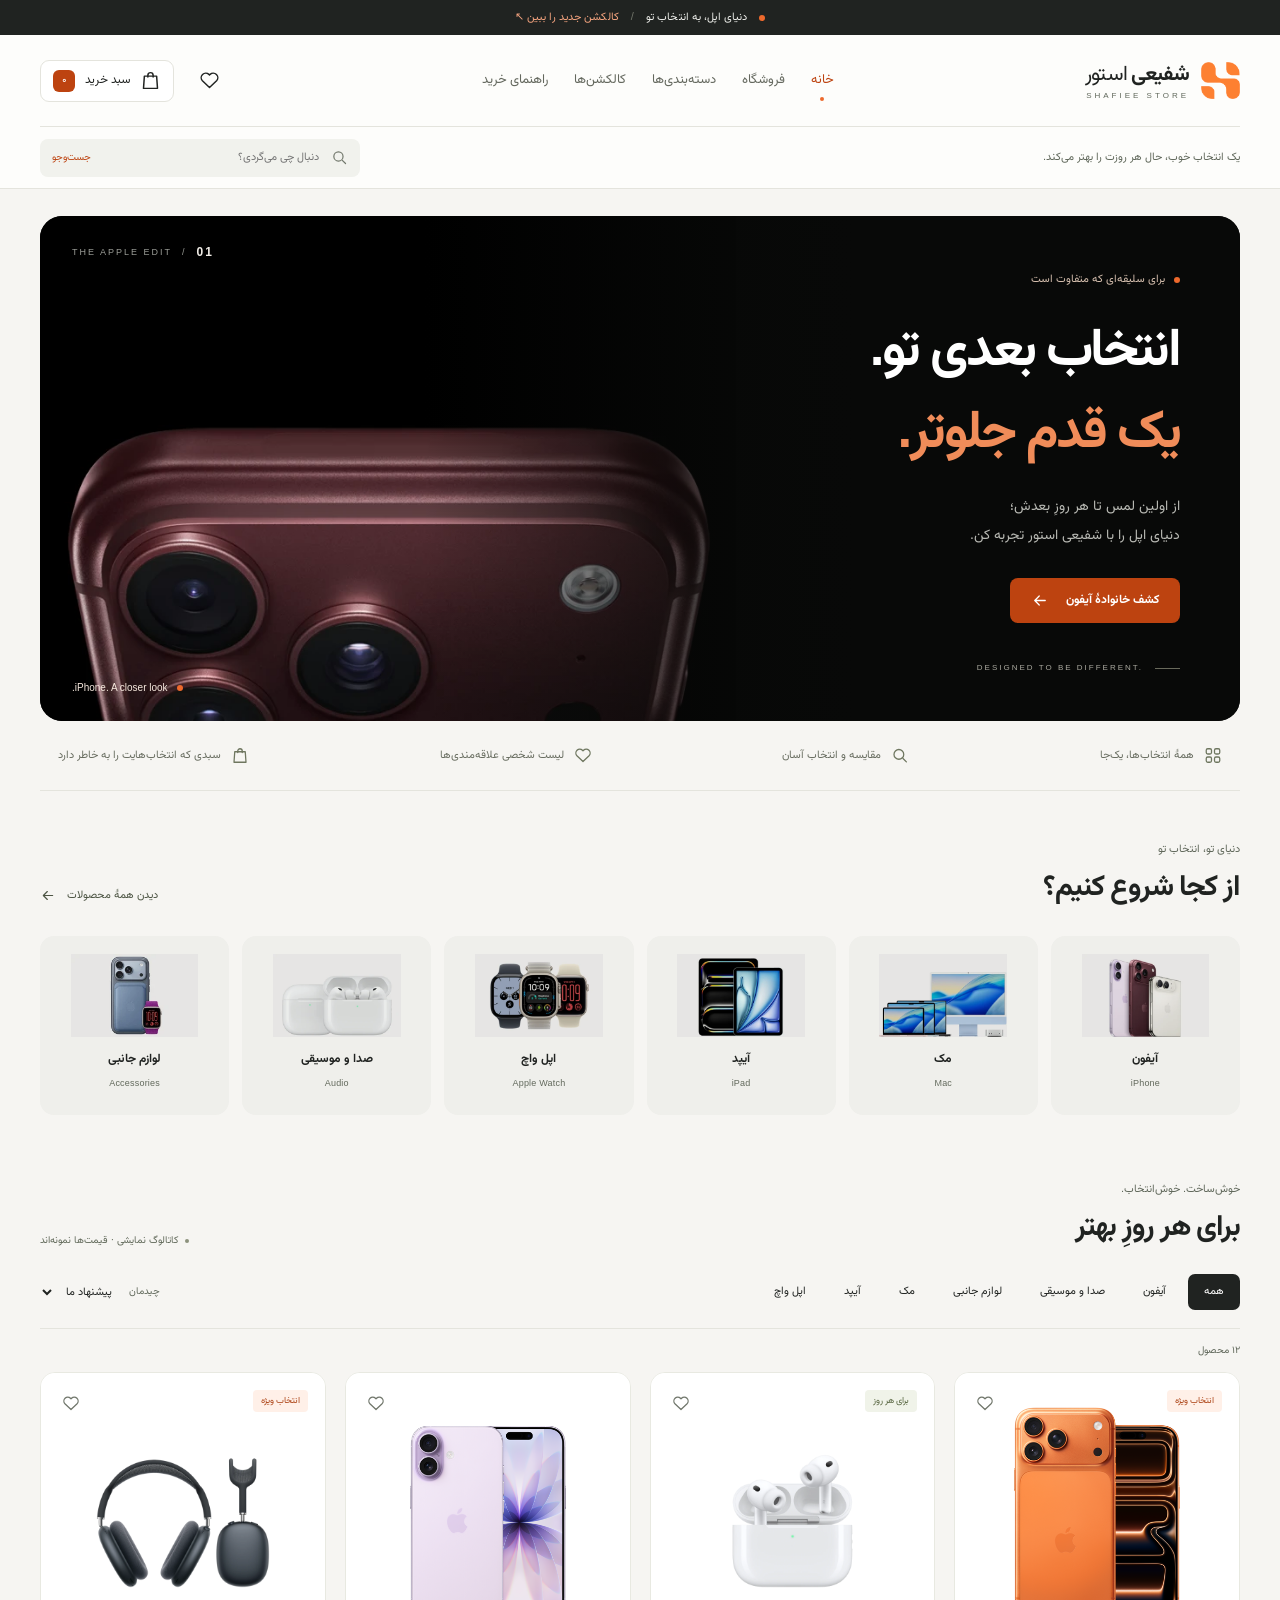
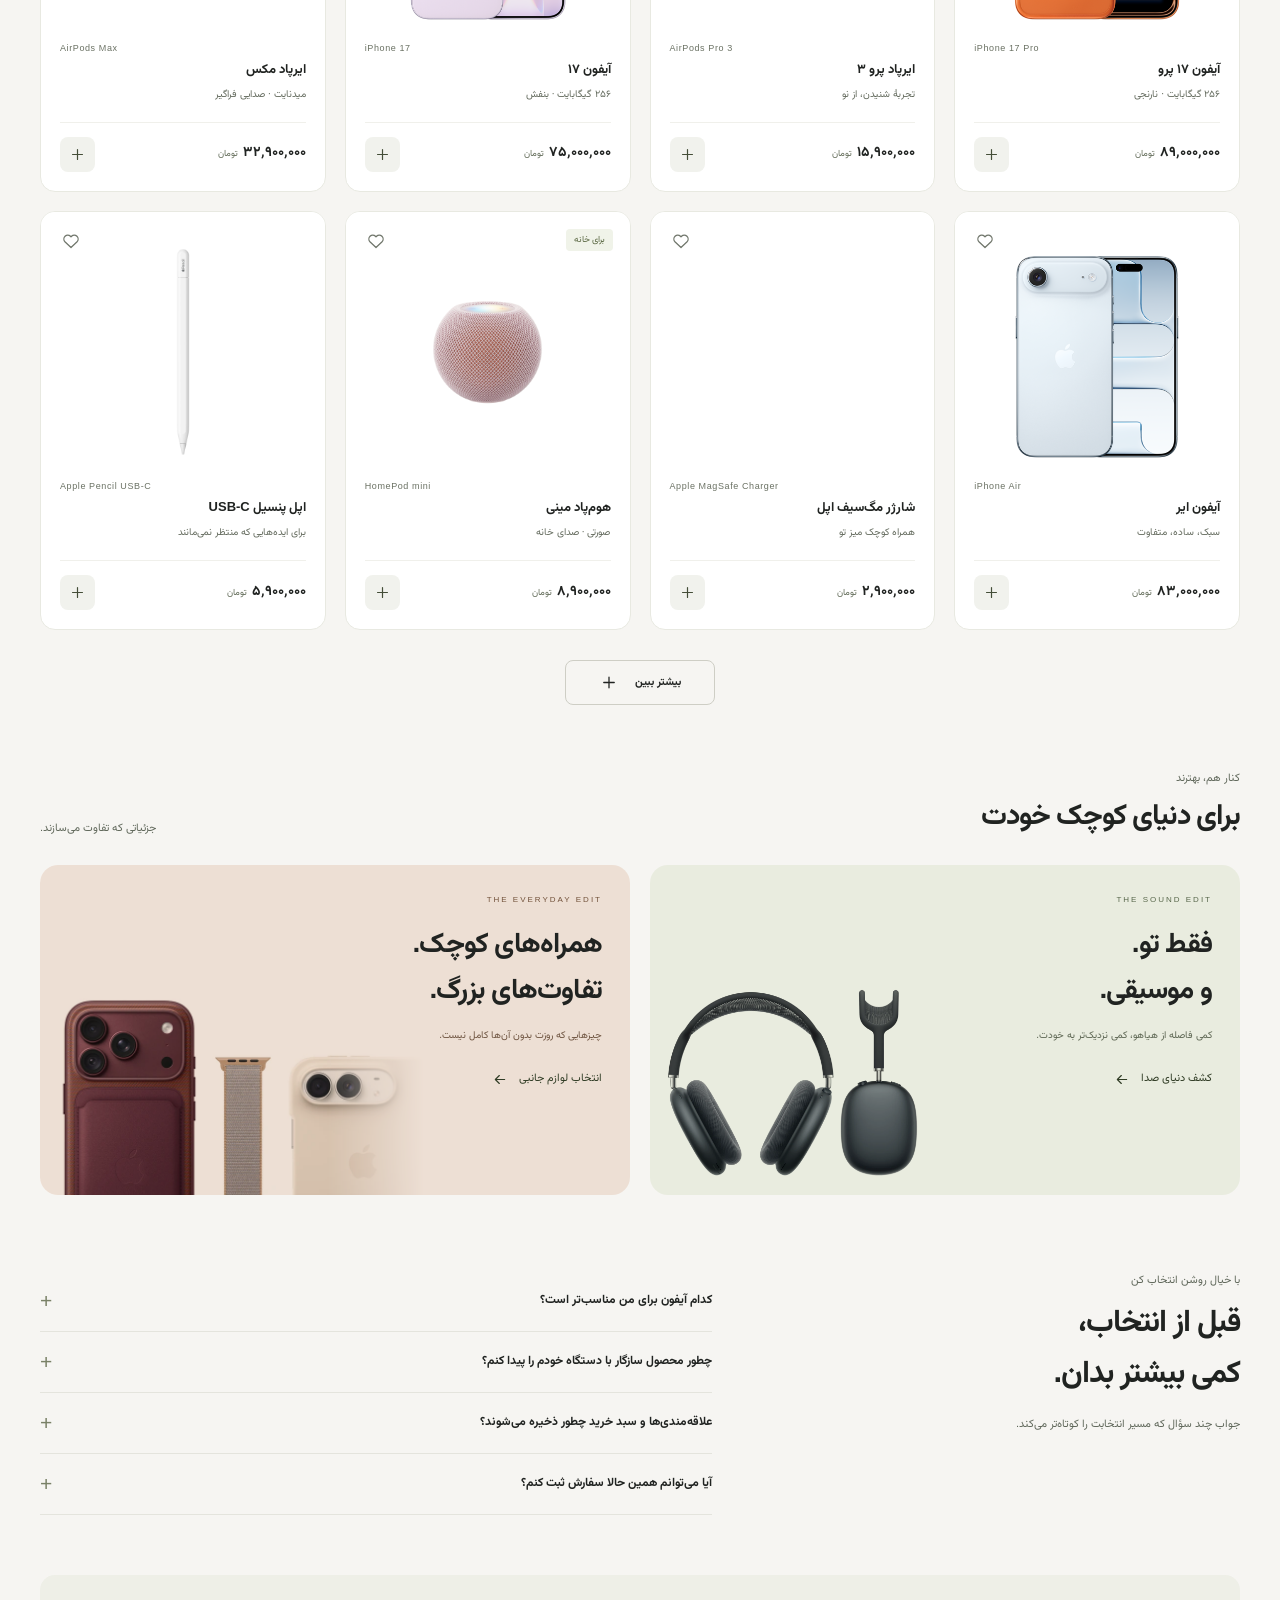
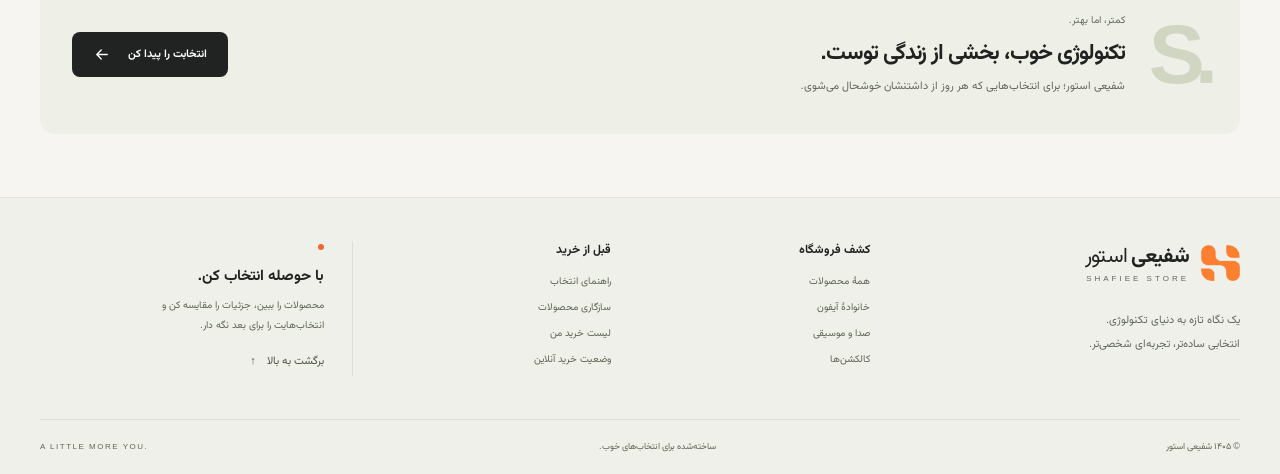
==== index.html @ 17119551 "Redesign Persian storefront and add GitHub Pages deployment" ====
<!doctype html>
<html lang="fa" dir="rtl">
  <head>
    <meta charset="UTF-8" />
    <meta name="viewport" content="width=device-width, initial-scale=1" />
    <meta name="theme-color" content="#f6f5f2" />
    <meta
      name="description"
      content="شفیعی استور؛ کشف و مقایسهٔ آیفون، ایرپاد و لوازم جانبی اپل در یک تجربهٔ ساده و متفاوت."
    />
    <title>شفیعی استور | انتخاب بعدی تو</title>
    <link rel="icon" href="shafiee-logo2.png" type="image/png" />
    <link
      rel="preload"
      href="assets/fonts/vazirmatn-arabic-400-normal.woff2"
      as="font"
      type="font/woff2"
      crossorigin
    />
    <link rel="stylesheet" href="assets/css/store.css" />
    <script type="module" src="assets/js/app.js"></script>
  </head>
  <body>
    <a class="skip-link" href="#products">رفتن به محصولات</a>
    <svg
      class="icon-definitions"
      aria-hidden="true"
      xmlns="http://www.w3.org/2000/svg"
    >
      <symbol id="i-arrow" viewBox="0 0 24 24">
        <path d="M19 12H5m6-6-6 6 6 6" />
      </symbol>
      <symbol id="i-search" viewBox="0 0 24 24">
        <circle cx="10.5" cy="10.5" r="6.5" />
        <path d="m16 16 4.5 4.5" />
      </symbol>
      <symbol id="i-bag" viewBox="0 0 24 24">
        <path d="M5 7h14l1 14H4L5 7Z" />
        <path d="M9 8V6a3 3 0 0 1 6 0v2" />
      </symbol>
      <symbol id="i-heart" viewBox="0 0 24 24">
        <path
          d="m12 20-8.1-7.7a5.2 5.2 0 0 1 7.4-7.3l.7.8.7-.8a5.2 5.2 0 0 1 7.4 7.3L12 20Z"
        />
      </symbol>
      <symbol id="i-plus" viewBox="0 0 24 24">
        <path d="M12 5v14M5 12h14" />
      </symbol>
      <symbol id="i-minus" viewBox="0 0 24 24"><path d="M5 12h14" /></symbol>
      <symbol id="i-close" viewBox="0 0 24 24">
        <path d="m6 6 12 12M6 18 18 6" />
      </symbol>
      <symbol id="i-menu" viewBox="0 0 24 24">
        <path d="M4 6h16M4 12h16M4 18h16" />
      </symbol>
      <symbol id="i-check" viewBox="0 0 24 24">
        <path d="m5 12 4 4L19 6" />
      </symbol>
      <symbol id="i-grid" viewBox="0 0 24 24">
        <rect x="3" y="3" width="7" height="7" rx="2" />
        <rect x="14" y="3" width="7" height="7" rx="2" />
        <rect x="3" y="14" width="7" height="7" rx="2" />
        <rect x="14" y="14" width="7" height="7" rx="2" />
      </symbol>
      <symbol id="i-info" viewBox="0 0 24 24">
        <circle cx="12" cy="12" r="9" />
        <path d="M12 11v6m0-10v1" />
      </symbol>
      <symbol id="i-box" viewBox="0 0 24 24">
        <path d="m12 3 9 5-9 5-9-5 9-5Zm-9 5v10l9 5 9-5V8M12 13v10m-4-18 9 5" />
      </symbol>
    </svg>

    <div class="announcement">
      <span class="status-dot"></span> دنیای اپل، به انتخاب تو
      <span class="announcement-separator">/</span>
      <a href="#collections"
        >کالکشن جدید را ببین <span aria-hidden="true">↖</span></a
      >
    </div>
    <header class="site-header">
      <div class="container header-main">
        <a class="brand" href="#home" aria-label="شفیعی استور، خانه"
          ><img src="shafiee-logo2.png" alt="" width="42" height="40" /><span
            ><strong>شفیعی <span>استور</span></strong
            ><small lang="en" dir="ltr">SHAFIEE STORE</small></span
          ></a
        >
        <nav id="main-nav" class="main-nav" aria-label="منوی اصلی">
          <a href="#home" class="nav-home">خانه</a
          ><a href="#products" data-category-link="all">فروشگاه</a
          ><a href="#categories">دسته‌بندی‌ها</a
          ><a href="#collections">کالکشن‌ها</a><a href="#guide">راهنمای خرید</a>
        </nav>
        <div class="header-actions">
          <button
            id="favorites-button"
            class="icon-button favorites-button"
            aria-label="نمایش علاقه‌مندی‌ها"
            aria-pressed="false"
          >
            <svg class="icon"><use href="#i-heart" /></svg
            ><span id="favorites-count" class="tiny-count" hidden>۰</span>
          </button>
          <button
            id="cart-button"
            class="cart-button"
            aria-haspopup="dialog"
            aria-controls="cart-dialog"
          >
            <svg class="icon"><use href="#i-bag" /></svg
            ><span class="cart-label">سبد خرید</span
            ><span id="cart-count" class="cart-count" aria-live="polite"
              >۰</span
            >
          </button>
          <button
            id="menu-button"
            class="icon-button menu-button"
            aria-label="باز کردن منو"
            aria-controls="main-nav"
            aria-expanded="false"
          >
            <svg class="icon"><use href="#i-menu" /></svg>
          </button>
        </div>
      </div>
      <div class="container header-bottom">
        <p>یک انتخاب خوب، حال هر روزت را بهتر می‌کند.</p>
        <form id="search-form" class="search-form" role="search">
          <label class="sr-only" for="search-input">جست‌وجوی محصول</label
          ><svg class="icon"><use href="#i-search" /></svg
          ><input
            id="search-input"
            type="search"
            maxlength="120"
            placeholder="دنبال چی می‌گردی؟"
            autocomplete="off"
            enterkeyhint="search"
          /><button type="submit" aria-label="جست‌وجو">جست‌وجو</button>
        </form>
      </div>
    </header>

    <main id="home">
      <section class="container hero-section" aria-labelledby="hero-title">
        <div class="hero">
          <img
            class="hero-photo"
            src="assets/images/promotions/store-card-40-iphone-18-pro-202609.webp"
            alt="نمای نزدیک دوربین و بدنهٔ آیفون"
            width="800"
            height="1000"
            fetchpriority="high"
          />
          <div class="hero-content">
            <span class="eyebrow"
              ><span class="status-dot"></span> برای سلیقه‌ای که متفاوت
              است</span
            >
            <h1 id="hero-title">
              انتخاب بعدی تو.<br /><span>یک قدم جلوتر.</span>
            </h1>
            <p>
              از اولین لمس تا هر روزِ بعدش؛<br />دنیای اپل را با شفیعی استور
              تجربه کن.
            </p>
            <a
              class="button button-orange"
              href="#products"
              data-category-link="iphone"
              >کشف خانوادهٔ آیفون <svg class="icon"><use href="#i-arrow" /></svg
            ></a>
            <div class="hero-footnote">
              <span class="small-line"></span
              ><span lang="en" dir="ltr">DESIGNED TO BE DIFFERENT.</span>
            </div>
          </div>
          <div class="hero-photo-caption">
            <span class="status-dot"></span
            ><span lang="en">iPhone. A closer look.</span>
          </div>
          <div class="hero-index" aria-hidden="true">
            <b>01</b><span>/</span><span>THE APPLE EDIT</span>
          </div>
        </div>
        <div class="experience-strip">
          <span
            ><svg class="icon"><use href="#i-grid" /></svg>همهٔ انتخاب‌ها،
            یک‌جا</span
          ><span
            ><svg class="icon"><use href="#i-search" /></svg>مقایسه و انتخاب
            آسان</span
          ><span
            ><svg class="icon"><use href="#i-heart" /></svg>لیست شخصی
            علاقه‌مندی‌ها</span
          ><span
            ><svg class="icon"><use href="#i-bag" /></svg>سبدی که انتخاب‌هایت را
            به خاطر دارد</span
          >
        </div>
      </section>

      <section
        id="categories"
        class="container categories-section"
        aria-labelledby="categories-title"
      >
        <div class="section-heading">
          <div>
            <span class="kicker">دنیای تو، انتخاب تو</span>
            <h2 id="categories-title">از کجا شروع کنیم؟</h2>
          </div>
          <a class="text-link" href="#products" data-category-link="all"
            >دیدن همهٔ محصولات <svg class="icon"><use href="#i-arrow" /></svg
          ></a>
        </div>
        <div class="category-grid">
          <a href="#products" class="category-card" data-category-link="iphone"
            ><img
              src="assets/images/categories/store-card-13-iphone-nav-202609.webp"
              alt=""
              width="400"
              height="260"
              loading="lazy"
            /><span>آیفون</span><small lang="en">iPhone</small></a
          >
          <a href="#products" class="category-card" data-category-link="mac"
            ><img
              src="assets/images/categories/store-card-13-mac-nav-202603.webp"
              alt=""
              width="400"
              height="260"
              loading="lazy"
            /><span>مک</span><small lang="en">Mac</small></a
          >
          <a href="#products" class="category-card" data-category-link="ipad"
            ><img
              src="assets/images/categories/store-card-13-ipad-nav-202405.webp"
              alt=""
              width="400"
              height="260"
              loading="lazy"
            /><span>آیپد</span><small lang="en">iPad</small></a
          >
          <a href="#products" class="category-card" data-category-link="watch"
            ><img
              src="assets/images/categories/store-card-13-watch-nav-202609.webp"
              alt=""
              width="400"
              height="260"
              loading="lazy"
            /><span>اپل واچ</span><small lang="en">Apple Watch</small></a
          >
          <a href="#products" class="category-card" data-category-link="audio"
            ><img
              src="assets/images/categories/store-card-13-airpods-nav-202509.webp"
              alt=""
              width="400"
              height="260"
              loading="lazy"
            /><span>صدا و موسیقی</span><small lang="en">Audio</small></a
          >
          <a
            href="#products"
            class="category-card"
            data-category-link="accessories"
            ><img
              src="assets/images/categories/store-card-13-accessories-nav-202609.webp"
              alt=""
              width="240"
              height="156"
              loading="lazy"
            /><span>لوازم جانبی</span><small lang="en">Accessories</small></a
          >
        </div>
      </section>

      <section
        id="products"
        class="container products-section"
        aria-labelledby="products-title"
      >
        <div class="section-heading products-heading">
          <div>
            <span class="kicker">خوش‌ساخت. خوش‌انتخاب.</span>
            <h2 id="products-title">برای هر روزِ بهتر</h2>
          </div>
          <span class="catalog-note"
            ><span class="status-dot"></span>کاتالوگ نمایشی · قیمت‌ها
            نمونه‌اند</span
          >
        </div>
        <div class="catalog-toolbar">
          <div
            id="category-filters"
            class="filter-tabs"
            role="group"
            aria-label="فیلتر دسته‌بندی"
          >
            <button type="button" data-filter="all" aria-pressed="true">
              همه</button
            ><button type="button" data-filter="iphone" aria-pressed="false">
              آیفون</button
            ><button type="button" data-filter="audio" aria-pressed="false">
              صدا و موسیقی</button
            ><button
              type="button"
              data-filter="accessories"
              aria-pressed="false"
            >
              لوازم جانبی</button
            ><button type="button" data-filter="mac" aria-pressed="false">
              مک</button
            ><button type="button" data-filter="ipad" aria-pressed="false">
              آیپد</button
            ><button type="button" data-filter="watch" aria-pressed="false">
              اپل واچ
            </button>
          </div>
          <label class="sort-label" for="sort-select"
            >چیدمان<select id="sort-select">
              <option value="featured">پیشنهاد ما</option>
              <option value="price-asc">ارزان‌ترین</option>
              <option value="price-desc">گران‌ترین</option>
              <option value="name">نام محصول</option>
            </select></label
          >
        </div>
        <div class="results-bar">
          <p id="results-count" role="status" aria-live="polite"></p>
          <button id="clear-favorites" class="text-link" type="button" hidden>
            خروج از علاقه‌مندی‌ها
            <svg class="icon"><use href="#i-close" /></svg>
          </button>
        </div>
        <div id="product-grid" class="product-grid"></div>
        <div id="empty-state" class="empty-state" hidden>
          <svg class="icon"><use href="#i-search" /></svg>
          <h3>این انتخاب را پیدا نکردیم</h3>
          <p id="empty-message">
            یک عبارت دیگر یا دسته‌بندی متفاوت را امتحان کن.
          </p>
          <button id="reset-filters" class="button button-dark" type="button">
            دیدن همهٔ محصولات
          </button>
        </div>
        <div class="load-more-wrap">
          <button id="load-more" class="button button-outline" type="button">
            بیشتر ببین <svg class="icon"><use href="#i-plus" /></svg>
          </button>
        </div>
        <noscript
          ><p class="notice">
            برای جست‌وجو، نمایش کاتالوگ و استفاده از سبد خرید، جاوااسکریپت
            مرورگرت را فعال کن.
          </p></noscript
        >
      </section>

      <section
        id="collections"
        class="container collections-section"
        aria-labelledby="collections-title"
      >
        <div class="section-heading">
          <div>
            <span class="kicker">کنار هم، بهترند</span>
            <h2 id="collections-title">برای دنیای کوچک خودت</h2>
          </div>
          <span class="collection-subtitle">جزئیاتی که تفاوت می‌سازند.</span>
        </div>
        <div class="collection-grid">
          <article class="collection-card audio-collection">
            <div class="collection-copy">
              <span class="collection-label" lang="en">THE SOUND EDIT</span>
              <h3>فقط تو.<br />و موسیقی.</h3>
              <p>کمی فاصله از هیاهو، کمی نزدیک‌تر به خودت.</p>
              <a href="#products" class="text-link" data-category-link="audio"
                >کشف دنیای صدا <svg class="icon"><use href="#i-arrow" /></svg
              ></a>
            </div>
            <img
              src="assets/images/products/airpods-max-select-202409-midnight.webp"
              alt="هدفون ایرپاد مکس مشکی"
              width="1200"
              height="1200"
              loading="lazy"
            />
          </article>
          <article class="collection-card accessories-collection">
            <div class="collection-copy">
              <span class="collection-label" lang="en">THE EVERYDAY EDIT</span>
              <h3>همراه‌های کوچک.<br />تفاوت‌های بزرگ.</h3>
              <p>چیزهایی که روزت بدون آن‌ها کامل نیست.</p>
              <a
                href="#products"
                class="text-link"
                data-category-link="accessories"
                >انتخاب لوازم جانبی
                <svg class="icon"><use href="#i-arrow" /></svg
              ></a>
            </div>
            <img
              src="assets/images/promotions/store-card-40-accessories-202609.webp"
              alt="مجموعهٔ لوازم جانبی اپل"
              width="800"
              height="1000"
              loading="lazy"
            />
          </article>
        </div>
      </section>

      <section
        id="guide"
        class="container guide-section"
        aria-labelledby="guide-title"
      >
        <div class="guide-intro">
          <span class="kicker">با خیال روشن انتخاب کن</span>
          <h2 id="guide-title">قبل از انتخاب،<br />کمی بیشتر بدان.</h2>
          <p>جواب چند سؤال که مسیر انتخابت را کوتاه‌تر می‌کند.</p>
        </div>
        <div class="faq-list">
          <details>
            <summary>
              کدام آیفون برای من مناسب‌تر است؟<span aria-hidden="true">+</span>
            </summary>
            <p>
              برای کارهای روزانه، مدل استاندارد را با توجه به حافظهٔ موردنیازت
              بررسی کن. اگر عکاسی و فیلم‌برداری اولویت توست، امکانات دوربین
              مدل‌های پرو را مقایسه کن. پیش از خرید، نوع سیم‌کارت، رجیستری و
              شرایط گارانتی همان کالا را بررسی کن.
            </p>
          </details>
          <details>
            <summary>
              چطور محصول سازگار با دستگاه خودم را پیدا کنم؟<span
                aria-hidden="true"
                >+</span
              >
            </summary>
            <p>
              از جست‌وجو و فیلتر دسته‌بندی استفاده کن و بخش جزئیات محصول را باز
              کن. برای قاب و لوازم شارژ، مدل دقیق دستگاه، ابعاد و نوع درگاه باید
              با محصول انتخابی یکسان باشد.
            </p>
          </details>
          <details>
            <summary>
              علاقه‌مندی‌ها و سبد خرید چطور ذخیره می‌شوند؟<span
                aria-hidden="true"
                >+</span
              >
            </summary>
            <p>
              انتخاب‌ها روی همین مرورگر ذخیره می‌شوند و با بارگذاری دوبارهٔ صفحه
              باقی می‌مانند. پاک‌کردن اطلاعات مرورگر آن‌ها را حذف می‌کند. در
              حالت خصوصی یا با مسدودبودن ذخیره‌سازی، ممکن است فقط تا پایان
              بازدید باقی بمانند.
            </p>
          </details>
          <details>
            <summary>
              آیا می‌توانم همین حالا سفارش ثبت کنم؟<span aria-hidden="true"
                >+</span
              >
            </summary>
            <p>
              این نسخه برای مرور محصولات و آماده‌کردن لیست خرید است. قیمت‌ها
              نمونه‌اند و خرید آنلاین هنوز فعال نشده است. مبلغ و موجودی نهایی،
              روش ارسال و شرایط گارانتی باید پیش از فعال‌شدن فروش تأیید شوند.
            </p>
          </details>
        </div>
      </section>

      <section class="container brand-statement">
        <span class="brand-statement-mark" aria-hidden="true">S.</span>
        <div>
          <span class="kicker">کمتر، اما بهتر.</span>
          <h2>تکنولوژی خوب، بخشی از زندگی توست.</h2>
          <p>
            شفیعی استور؛ برای انتخاب‌هایی که هر روز از داشتنشان خوشحال می‌شوی.
          </p>
        </div>
        <a class="button button-dark" href="#products" data-category-link="all"
          >انتخابت را پیدا کن <svg class="icon"><use href="#i-arrow" /></svg
        ></a>
      </section>
    </main>

    <footer id="contact" class="site-footer">
      <div class="container footer-main">
        <div class="footer-brand">
          <a class="brand" href="#home"
            ><img src="shafiee-logo2.png" alt="" width="42" height="40" /><span
              ><strong>شفیعی <span>استور</span></strong
              ><small lang="en" dir="ltr">SHAFIEE STORE</small></span
            ></a
          >
          <p>
            یک نگاه تازه به دنیای تکنولوژی.<br />انتخابی ساده‌تر، تجربه‌ای
            شخصی‌تر.
          </p>
        </div>
        <div class="footer-column">
          <h3>کشف فروشگاه</h3>
          <a href="#products" data-category-link="all">همهٔ محصولات</a
          ><a href="#products" data-category-link="iphone">خانوادهٔ آیفون</a
          ><a href="#products" data-category-link="audio">صدا و موسیقی</a
          ><a href="#collections">کالکشن‌ها</a>
        </div>
        <div class="footer-column">
          <h3>قبل از خرید</h3>
          <a href="#guide">راهنمای انتخاب</a><a href="#guide">سازگاری محصولات</a
          ><button type="button" data-open-cart>لیست خرید من</button
          ><a href="#guide">وضعیت خرید آنلاین</a>
        </div>
        <div class="footer-note">
          <span class="status-dot"></span>
          <h3>با حوصله انتخاب کن.</h3>
          <p>
            محصولات را ببین، جزئیات را مقایسه کن و انتخاب‌هایت را برای بعد نگه
            دار.
          </p>
          <a href="#home" class="text-link"
            >برگشت به بالا <span aria-hidden="true">↑</span></a
          >
        </div>
      </div>
      <div class="container footer-bottom">
        <span>© <span id="copyright-year">۱۴۰۵</span> شفیعی استور</span
        ><span>ساخته‌شده برای انتخاب‌های خوب.</span
        ><span lang="en" dir="ltr">A LITTLE MORE YOU.</span>
      </div>
    </footer>

    <dialog id="cart-dialog" class="cart-dialog" aria-labelledby="cart-title">
      <div class="dialog-header">
        <div>
          <span class="kicker">انتخاب‌های تو</span>
          <h2 id="cart-title">سبد خرید</h2>
        </div>
        <button
          type="button"
          class="icon-button"
          data-close-dialog
          aria-label="بستن سبد خرید"
        >
          <svg class="icon"><use href="#i-close" /></svg>
        </button>
      </div>
      <p id="storage-notice" class="notice storage-notice" role="status" hidden>
        ذخیره‌سازی مرورگر در دسترس نیست؛ انتخاب‌ها فقط تا پایان این بازدید باقی
        می‌مانند.
      </p>
      <div id="cart-items" class="cart-items"></div>
      <div id="cart-summary" class="cart-summary">
        <div>
          <span>جمع قیمت نمایشی</span><strong id="cart-total">۰ تومان</strong>
        </div>
        <p class="cart-disclaimer">
          <svg class="icon"><use href="#i-info" /></svg>خرید آنلاین به‌زودی فعال
          می‌شود. قیمت‌ها نمونه‌اند؛ این سبد سفارش یا پرداخت ایجاد نمی‌کند.
        </p>
      </div>
      <button class="button button-dark" type="button" data-close-dialog>
        ادامهٔ انتخاب محصولات <svg class="icon"><use href="#i-arrow" /></svg>
      </button>
    </dialog>
    <dialog
      id="product-dialog"
      class="product-dialog"
      aria-labelledby="detail-title"
    >
      <button
        type="button"
        class="icon-button detail-close"
        data-close-dialog
        aria-label="بستن جزئیات"
      >
        <svg class="icon"><use href="#i-close" /></svg>
      </button>
      <div id="product-detail"></div>
    </dialog>
    <div
      id="toast"
      class="toast"
      role="status"
      aria-live="polite"
      aria-atomic="true"
    ></div>
  </body>
</html>
---- assets/css/store.css ----
@font-face {
  font-family: Vazirmatn;
  src: url("../fonts/vazirmatn-arabic-400-normal.woff2") format("woff2");
  font-style: normal;
  font-weight: 400;
  font-display: swap;
}
@font-face {
  font-family: Vazirmatn;
  src: url("../fonts/vazirmatn-arabic-700-normal.woff2") format("woff2");
  font-style: normal;
  font-weight: 600 900;
  font-display: swap;
}
:root {
  --paper: #f6f5f2;
  --ink: #202321;
  --muted: #60685b;
  --line: #e4e4dd;
  --orange: #ed692c;
  --orange-dark: #bd4310;
  --white: #fff;
  --radius: 22px;
  --shadow: 0 16px 40px #20232109;
}
* {
  box-sizing: border-box;
}
html {
  scroll-behavior: smooth;
  scroll-padding-top: 130px;
}
body {
  margin: 0;
  background: var(--paper);
  color: var(--ink);
  font-family: Vazirmatn, Tahoma, sans-serif;
  font-size: 14px;
  line-height: 1.8;
}
body:has(dialog[open]) {
  overflow: hidden;
}
a {
  color: inherit;
  text-decoration: none;
}
button,
input,
select {
  font: inherit;
}
button,
a,
input,
select,
summary {
  -webkit-tap-highlight-color: transparent;
}
button {
  cursor: pointer;
}
button:disabled {
  cursor: not-allowed;
  opacity: 0.55;
}
button {
  color: inherit;
}
button,
input,
select {
  max-width: 100%;
}
img {
  display: block;
  max-width: 100%;
}
button,
select {
  border: 0;
}
h1,
h2,
h3,
p {
  margin: 0;
}
h1,
h2,
h3 {
  line-height: 1.5;
}
h2 {
  font-size: 29px;
  letter-spacing: -1px;
}
h3 {
  font-size: 18px;
}
button:focus-visible,
a:focus-visible,
input:focus-visible,
select:focus-visible,
summary:focus-visible {
  outline: 3px solid var(--orange);
  outline-offset: 5px;
}
button:focus:not(:focus-visible) {
  outline: none;
}
[hidden] {
  display: none !important;
}
.container {
  width: min(1240px, calc(100% - 80px));
  margin-inline: auto;
}
.icon {
  width: 21px;
  height: 21px;
  fill: none;
  stroke: currentColor;
  stroke-width: 1.7;
  stroke-linecap: round;
  stroke-linejoin: round;
  flex-shrink: 0;
}
.icon-definitions {
  position: absolute;
  width: 0;
  height: 0;
  overflow: hidden;
}
.sr-only {
  position: absolute;
  width: 1px;
  height: 1px;
  padding: 0;
  margin: -1px;
  overflow: hidden;
  clip: rect(0, 0, 0, 0);
  white-space: nowrap;
  border: 0;
}
.skip-link {
  position: fixed;
  top: -80px;
  right: 20px;
  background: var(--ink);
  color: white;
  padding: 12px 24px;
  z-index: 100;
}
.skip-link:focus {
  top: 12px;
}
.status-dot {
  display: inline-block;
  flex-shrink: 0;
  width: 6px;
  height: 6px;
  border-radius: 50%;
  background: var(--orange);
}
.announcement {
  min-height: 35px;
  background: var(--ink);
  color: #eeefeb;
  display: flex;
  gap: 12px;
  align-items: center;
  justify-content: center;
  font-size: 11px;
  letter-spacing: 0.1px;
  padding: 6px 20px;
}
.announcement a {
  color: #f5a47f;
}
.announcement-separator {
  color: #70746a;
}
.site-header {
  background: #fdfdfb;
  border-bottom: 1px solid var(--line);
}
.header-main {
  display: flex;
  align-items: center;
  justify-content: space-between;
  gap: 32px;
  min-height: 91px;
}
.brand {
  display: inline-flex;
  align-items: center;
  gap: 12px;
  flex-shrink: 0;
}
.brand img {
  object-fit: contain;
  width: 39px;
  height: 38px;
}
.brand > span {
  display: flex;
  flex-direction: column;
}
.brand strong {
  font-size: 21px;
  line-height: 1.5;
  letter-spacing: -0.7px;
}
.brand strong span {
  font-weight: 400;
}
.brand small {
  color: var(--muted);
  font-family: Arial, sans-serif;
  font-size: 8px;
  letter-spacing: 3px;
  line-height: 1.5;
  text-align: right;
}
.main-nav {
  display: flex;
  gap: 26px;
  align-items: center;
}
.main-nav a {
  font-size: 13px;
  color: #64685e;
  padding: 14px 0;
  position: relative;
}
.main-nav a:hover,
.main-nav .nav-home {
  color: var(--orange-dark);
}
.nav-home:after {
  content: "";
  width: 4px;
  height: 4px;
  background: var(--orange);
  border-radius: 50%;
  position: absolute;
  bottom: 5px;
  right: calc(50% - 2px);
}
.header-actions {
  display: flex;
  gap: 14px;
  align-items: center;
}
.icon-button {
  width: 43px;
  height: 43px;
  display: inline-flex;
  align-items: center;
  justify-content: center;
  background: transparent;
  border-radius: 50%;
  position: relative;
  flex-shrink: 0;
}
.icon-button:hover {
  background: #ebece7;
}
.favorites-button[aria-pressed="true"] {
  color: var(--orange-dark);
}
.tiny-count {
  position: absolute;
  left: -1px;
  top: 0;
  font-size: 10px;
  background: var(--orange-dark);
  border-radius: 50%;
  color: #fff;
  min-width: 16px;
  padding-inline: 3px;
  line-height: 16px;
}
.cart-button {
  display: flex;
  align-items: center;
  gap: 10px;
  min-height: 42px;
  border: 1px solid var(--line);
  border-radius: 9px;
  padding: 8px 12px;
  background: white;
  font-size: 12px;
}
.cart-count {
  display: grid;
  place-items: center;
  min-width: 22px;
  height: 22px;
  border-radius: 6px;
  background: var(--orange-dark);
  color: #fff;
  font-size: 11px;
  padding: 0 4px;
}
.menu-button {
  display: none;
}
.header-bottom {
  display: flex;
  align-items: center;
  justify-content: space-between;
  border-top: 1px solid var(--line);
  min-height: 62px;
  gap: 20px;
}
.header-bottom > p {
  font-size: 11px;
  color: var(--muted);
}
.search-form {
  display: flex;
  gap: 10px;
  align-items: center;
  background: #f1f2ed;
  border: 1px solid transparent;
  border-radius: 8px;
  width: 320px;
  min-height: 37px;
  padding: 0 11px;
}
.search-form:focus-within {
  border-color: #d5a98f;
}
.search-form .icon {
  color: #71776b;
  width: 17px;
}
.search-form input {
  background: none;
  border: 0;
  min-width: 0;
  width: 100%;
  outline: none;
  font-size: 11px;
  height: 36px;
  color: var(--ink);
}
.search-form input:focus-visible {
  outline: none;
}
.search-form button {
  background: transparent;
  font-size: 10px;
  color: var(--orange-dark);
  padding: 6px 0;
}
.hero-section {
  padding-top: 27px;
}
.hero {
  min-height: 505px;
  border-radius: var(--radius);
  background: #050505;
  position: relative;
  overflow: hidden;
  isolation: isolate;
  color: #fff;
}
.hero-photo {
  position: absolute;
  left: 0;
  bottom: -34%;
  height: 150%;
  width: 58%;
  object-fit: cover;
  object-position: 50% 58%;
  z-index: -2;
}
.hero:after {
  content: "";
  position: absolute;
  inset: 0;
  z-index: -1;
  background: linear-gradient(
    270deg,
    #080908 1%,
    #080908 32%,
    #080908ba 44%,
    transparent 68%
  );
}
.hero-content {
  padding: 54px 60px 35px;
  width: 59%;
  position: relative;
}
.eyebrow {
  font-size: 11px;
  color: #d8c1b0;
  display: flex;
  align-items: center;
  gap: 9px;
  margin-bottom: 21px;
}
.hero h1 {
  font-size: 53px;
  line-height: 1.55;
  letter-spacing: -2.1px;
  font-weight: 700;
}
.hero h1 span {
  color: #f08c59;
}
.hero p {
  font-size: 14px;
  line-height: 2.05;
  color: #b9bab4;
  margin: 18px 0 28px;
}
.button {
  display: inline-flex;
  align-items: center;
  justify-content: center;
  gap: 17px;
  min-height: 45px;
  border-radius: 8px;
  padding: 11px 21px;
  font-size: 12px;
  font-weight: 700;
  transition:
    background 0.18s,
    transform 0.18s;
}
.button:hover {
  transform: translateY(-2px);
}
.button-orange {
  background: var(--orange-dark);
  color: #fff;
}
.button-orange:hover {
  background: #97350d;
}
.button-dark {
  background: var(--ink);
  color: white;
}
.button-dark:hover {
  background: #41483c;
}
.button-outline {
  background: transparent;
  border: 1px solid #cecec5;
  color: var(--ink);
}
.button-outline:hover {
  background: white;
}
.button .icon {
  width: 18px;
}
.hero-footnote {
  display: flex;
  gap: 12px;
  align-items: center;
  color: #aaa99f;
  font-family: Arial, sans-serif;
  font-size: 8px;
  letter-spacing: 2px;
  margin-top: 38px;
}
.small-line {
  height: 1px;
  width: 25px;
  background: #68695b;
}
.hero-photo-caption {
  position: absolute;
  left: 32px;
  bottom: 28px;
  display: flex;
  align-items: center;
  gap: 9px;
  font:
    10px Arial,
    sans-serif;
  color: #f6e9de;
}
.hero-index {
  position: absolute;
  left: 32px;
  top: 29px;
  font:
    9px Arial,
    sans-serif;
  letter-spacing: 2px;
  display: flex;
  gap: 10px;
  align-items: center;
  color: #9a9c96;
}
.hero-index b {
  color: #f0ece6;
  font-size: 12px;
}
.experience-strip {
  display: flex;
  align-items: center;
  justify-content: space-between;
  gap: 18px;
  padding: 24px 18px;
  border-bottom: 1px solid var(--line);
  color: #686d60;
  font-size: 11px;
}
.experience-strip > span {
  display: flex;
  align-items: center;
  gap: 10px;
}
.experience-strip .icon {
  width: 18px;
  color: #6e765f;
}
.categories-section {
  padding-top: 49px;
}
.section-heading {
  display: flex;
  align-items: flex-end;
  justify-content: space-between;
  gap: 24px;
  margin-bottom: 26px;
}
.kicker {
  color: var(--muted);
  font-size: 11px;
  display: block;
  margin-bottom: 7px;
}
.text-link {
  display: inline-flex;
  align-items: center;
  gap: 11px;
  background: none;
  font-size: 11px;
  color: #4d5544;
  padding: 4px 0;
}
.text-link .icon {
  width: 16px;
}
.text-link:hover {
  color: var(--orange-dark);
}
.category-grid {
  display: grid;
  grid-template-columns: repeat(6, minmax(0, 1fr));
  gap: 13px;
}
.category-card {
  border-radius: 14px;
  background: #efefeb;
  padding: 17px 12px 18px;
  text-align: center;
  border: 1px solid transparent;
  transition:
    background 0.2s,
    border 0.2s,
    transform 0.2s;
}
.category-card:hover {
  border-color: #e5bda7;
  background: white;
  transform: translateY(-4px);
}
.category-card img {
  width: 100%;
  height: 83px;
  object-fit: contain;
  mix-blend-mode: multiply;
  margin-bottom: 12px;
}
.category-card span {
  display: block;
  font-weight: 700;
  font-size: 12px;
}
.category-card small {
  font:
    9px Arial,
    sans-serif;
  color: #62695c;
  letter-spacing: 0.2px;
}
.products-section {
  padding-top: 65px;
  scroll-margin-top: 30px;
}
.products-heading {
  margin-bottom: 24px;
}
.catalog-note {
  color: #61695a;
  font-size: 10px;
  display: flex;
  align-items: center;
  gap: 7px;
}
.catalog-note .status-dot {
  width: 4px;
  height: 4px;
  background: #8c927d;
}
.catalog-toolbar {
  display: flex;
  justify-content: space-between;
  gap: 20px;
  align-items: center;
  border-bottom: 1px solid var(--line);
  padding-bottom: 18px;
}
.filter-tabs {
  display: flex;
  gap: 6px;
  align-items: center;
  flex-wrap: wrap;
}
.filter-tabs button {
  padding: 8px 16px;
  border-radius: 7px;
  background: transparent;
  font-size: 11px;
  white-space: nowrap;
}
.filter-tabs button:hover {
  background: #e9eae3;
}
.filter-tabs button[aria-pressed="true"] {
  background: var(--ink);
  color: #fff;
}
.sort-label {
  display: flex;
  align-items: center;
  gap: 8px;
  color: var(--muted);
  font-size: 10px;
  flex-shrink: 0;
}
.sort-label select {
  background: transparent;
  color: var(--ink);
  font-size: 11px;
  padding: 8px 5px;
  cursor: pointer;
}
.results-bar {
  overflow-wrap: anywhere;
  display: flex;
  align-items: center;
  justify-content: space-between;
  min-height: 43px;
  color: var(--muted);
  font-size: 10px;
}
.product-grid {
  display: grid;
  grid-template-columns: repeat(4, minmax(0, 1fr));
  gap: 19px;
}
.product-card {
  background: #fff;
  min-width: 0;
  border-radius: 15px;
  border: 1px solid #e8e9e1;
  overflow: hidden;
  position: relative;
  transition:
    box-shadow 0.2s,
    transform 0.2s;
}
.product-card:hover {
  box-shadow: var(--shadow);
  transform: translateY(-4px);
}
.product-visual {
  position: relative;
  background: #fff;
  aspect-ratio: 1.08;
  padding: 34px 27px 16px;
  display: flex;
  align-items: center;
  justify-content: center;
}
.product-image-button {
  border: 0;
  padding: 0;
  background: transparent;
  display: block;
  cursor: pointer;
  width: 100%;
  height: 100%;
  border-radius: 10px;
}
.product-image-button img {
  width: 100%;
  height: 100%;
  object-fit: contain;
  transition: transform 0.35s;
}
.product-image-button:hover img {
  transform: scale(1.04);
}
.product-badge {
  position: absolute;
  top: 17px;
  right: 17px;
  font-size: 9px;
  padding: 3px 8px;
  border-radius: 4px;
  background: #f0f3e9;
  color: #586640;
  pointer-events: none;
}
.product-badge.orange {
  background: #fff0e8;
  color: #ad4416;
}
.wishlist-button {
  position: absolute;
  top: 10px;
  left: 10px;
  width: 40px;
  height: 40px;
  background: white;
  z-index: 1;
  color: #71776c;
}
.wishlist-button[aria-pressed="true"] {
  color: #bd4310;
}
.wishlist-button[aria-pressed="true"] .icon {
  fill: #fff0e8;
  stroke-width: 2;
}
.wishlist-button .icon {
  width: 18px;
}
.product-info {
  padding: 7px 19px 19px;
}
.product-overline {
  font:
    9px Arial,
    sans-serif;
  color: #6a7163;
  letter-spacing: 0.6px;
  margin-bottom: 5px;
  display: block;
}
.product-name {
  font-size: 13px;
  line-height: 1.9;
  font-weight: 700;
}
.product-name button {
  background: none;
  border: 0;
  padding: 0;
  text-align: right;
  font-weight: 700;
  font-size: inherit;
  line-height: inherit;
  width: 100%;
}
.product-subtitle {
  color: #646b5e;
  font-size: 10px;
  line-height: 1.9;
  margin-top: 2px;
  min-height: 19px;
}
.product-footer {
  border-top: 1px solid #f0f0eb;
  margin-top: 18px;
  padding-top: 14px;
  display: flex;
  align-items: center;
  justify-content: space-between;
  gap: 5px;
}
.price {
  font-size: 14px;
  font-weight: 700;
  white-space: nowrap;
  display: flex;
  gap: 5px;
  align-items: baseline;
}
.price small {
  font-size: 9px;
  font-weight: 400;
  color: #626b58;
}
.add-button {
  width: 35px;
  height: 35px;
  border-radius: 8px;
  display: flex;
  justify-content: center;
  align-items: center;
  background: #f1f2ed;
  color: #444e38;
  flex-shrink: 0;
}
.add-button:hover {
  background: var(--orange);
  color: #fff;
}
.add-button .icon {
  width: 17px;
}
.load-more-wrap {
  display: flex;
  justify-content: center;
  margin: 30px 0 0;
}
.load-more-wrap .button {
  min-width: 150px;
  font-size: 11px;
}
.empty-state {
  padding: 60px 20px;
  text-align: center;
  background: #edeee8;
  border-radius: 15px;
}
.empty-state > .icon {
  width: 33px;
  height: 33px;
  color: #7c856b;
  margin-bottom: 12px;
}
.empty-state p {
  font-size: 12px;
  color: var(--muted);
  margin: 10px 0 22px;
}
.collections-section {
  padding-top: 64px;
}
.collection-subtitle {
  font-size: 11px;
  color: var(--muted);
}
.collection-grid {
  display: grid;
  grid-template-columns: 1fr 1fr;
  gap: 20px;
}
.collection-card {
  border-radius: 18px;
  min-height: 330px;
  overflow: hidden;
  position: relative;
  isolation: isolate;
}
.collection-copy {
  padding: 30px 28px;
  position: relative;
  z-index: 1;
  max-width: 64%;
  pointer-events: none;
}
.collection-copy a {
  pointer-events: auto;
}
.collection-label {
  font:
    8px Arial,
    sans-serif;
  letter-spacing: 2px;
  margin-bottom: 18px;
  display: block;
  color: #59684c;
}
.collection-copy h3 {
  font-size: 28px;
  line-height: 1.65;
  letter-spacing: -0.8px;
}
.collection-copy p {
  font-size: 10px;
  color: #5e6754;
  margin: 11px 0 19px;
  max-width: 200px;
  line-height: 2;
}
.collection-copy .text-link {
  font-size: 11px;
  color: #303c25;
}
.audio-collection {
  background: #e9ecdf;
}
.audio-collection > img {
  position: absolute;
  width: 57%;
  height: 93%;
  object-fit: contain;
  left: -26px;
  bottom: -28px;
  mix-blend-mode: multiply;
  z-index: 0;
}
.accessories-collection {
  background: #eddfd4;
}
.accessories-collection > img {
  position: absolute;
  left: 0;
  bottom: -45%;
  height: 150%;
  width: 65%;
  object-fit: cover;
  object-position: center;
  mix-blend-mode: multiply;
  z-index: 0;
  mask-image: linear-gradient(to right, #000 75%, transparent);
}
.accessories-collection .collection-label {
  color: #73533c;
}
.accessories-collection .collection-copy p {
  color: #6e5440;
}
.guide-section {
  padding-top: 76px;
  display: grid;
  grid-template-columns: 1fr 1.5fr;
  gap: 80px;
  padding-bottom: 60px;
}
.guide-intro h2 {
  font-size: 31px;
  line-height: 1.65;
}
.guide-intro p {
  color: var(--muted);
  font-size: 11px;
  max-width: 240px;
  margin-top: 15px;
}
.faq-list details {
  border-bottom: 1px solid var(--line);
  padding: 18px 0;
}
.faq-list summary {
  display: flex;
  align-items: center;
  justify-content: space-between;
  gap: 20px;
  list-style: none;
  cursor: pointer;
  font-size: 12px;
  font-weight: 700;
}
.faq-list summary::-webkit-details-marker {
  display: none;
}
.faq-list summary span {
  font:
    21px Arial,
    sans-serif;
  color: #798167;
}
.faq-list details[open] summary span {
  transform: rotate(45deg);
}
.faq-list details p {
  font-size: 12px;
  color: #5c6653;
  line-height: 2.1;
  margin-top: 14px;
}
.brand-statement {
  display: flex;
  align-items: center;
  justify-content: space-between;
  gap: 24px;
  padding: 31px 32px;
  background: #eeefe7;
  border-radius: 15px;
  margin-bottom: 63px;
  overflow: hidden;
}
.brand-statement-mark {
  font:
    700 84px Arial,
    sans-serif;
  letter-spacing: -10px;
  color: #d1d6c2;
  direction: ltr;
}
.brand-statement > div {
  flex: 1;
}
.brand-statement h2 {
  font-size: 22px;
}
.brand-statement p {
  font-size: 11px;
  color: var(--muted);
  margin-top: 7px;
}
.brand-statement .kicker {
  font-size: 10px;
}
.brand-statement .button {
  font-size: 11px;
}
.site-footer {
  border-top: 1px solid var(--line);
  background: #f0f0ea;
}
.footer-main {
  padding-block: 43px;
  display: grid;
  grid-template-columns: 1.5fr 1fr 1fr 1.4fr;
  gap: 35px;
}
.footer-brand p {
  font-size: 11px;
  color: var(--muted);
  margin-top: 17px;
  line-height: 2.2;
}
.footer-column {
  display: flex;
  flex-direction: column;
  align-items: flex-start;
  gap: 8px;
}
.footer-column h3 {
  font-size: 12px;
  margin-bottom: 6px;
}
.footer-column a,
.footer-column button {
  font-size: 10px;
  color: #5c6653;
  background: transparent;
  padding: 0;
  line-height: 1.8;
}
.footer-column a:hover,
.footer-column button:hover {
  color: var(--orange-dark);
}
.footer-note {
  border-right: 1px solid #dddfd4;
  padding-right: 28px;
}
.footer-note > .status-dot {
  margin-bottom: 6px;
}
.footer-note h3 {
  font-size: 15px;
}
.footer-note p {
  font-size: 10px;
  color: #5e6854;
  margin: 7px 0 12px;
  max-width: 210px;
  line-height: 2;
}
.footer-bottom {
  display: flex;
  align-items: center;
  justify-content: space-between;
  border-top: 1px solid #dddfd4;
  padding-block: 19px;
  font-size: 9px;
  color: #5e6854;
  gap: 18px;
}
.footer-bottom span[lang="en"] {
  font:
    8px Arial,
    sans-serif;
  letter-spacing: 1.5px;
}
.notice {
  border-radius: 10px;
  background: #fff0e8;
  padding: 20px;
  margin-block: 16px;
  font-size: 12px;
}
.toast {
  position: fixed;
  bottom: 25px;
  left: 50%;
  transform: translate(-50%, 20px);
  max-width: calc(100% - 32px);
  width: max-content;
  border: 1px solid #5a654b;
  background: #25301f;
  color: white;
  z-index: 20;
  padding: 12px 22px;
  border-radius: 10px;
  font-size: 12px;
  opacity: 0;
  pointer-events: none;
  transition:
    opacity 0.2s,
    transform 0.2s;
  box-shadow: 0 10px 30px #0002;
}
.toast.is-visible {
  opacity: 1;
  transform: translate(-50%, 0);
}
dialog {
  border: 0;
  padding: 0;
  color: var(--ink);
  background: var(--paper);
  box-shadow: 0 30px 100px #0004;
}
dialog::backdrop {
  background: #151b165e;
  backdrop-filter: blur(4px);
}
.cart-dialog {
  margin: 0 0 0 auto;
  width: 450px;
  max-width: 100%;
  height: 100dvh;
  max-height: 100dvh;
  padding: 25px;
  overflow: auto;
  border-radius: 16px 0 0 16px;
}
.cart-dialog[open] {
  display: flex;
  flex-direction: column;
}
.dialog-header {
  display: flex;
  align-items: center;
  justify-content: space-between;
  gap: 16px;
  padding-bottom: 22px;
  border-bottom: 1px solid var(--line);
}
.dialog-header h2 {
  font-size: 24px;
}
.dialog-header .kicker {
  font-size: 10px;
}
.cart-items {
  flex: 1;
  padding-block: 20px;
}
.cart-empty {
  text-align: center;
  padding: 50px 15px;
  color: var(--muted);
}
.cart-empty > .icon {
  width: 45px;
  height: 45px;
  margin-bottom: 15px;
}
.cart-empty h3 {
  color: var(--ink);
  font-size: 18px;
}
.cart-empty p {
  font-size: 12px;
  margin-top: 8px;
}
.cart-item {
  display: grid;
  grid-template-columns: 76px 1fr;
  gap: 16px;
  border-bottom: 1px solid var(--line);
  padding: 17px 0;
}
.cart-item > img {
  width: 76px;
  height: 93px;
  object-fit: contain;
  background: white;
  border-radius: 10px;
  padding: 8px;
}
.cart-item h3 {
  font-size: 12px;
}
.cart-item .price {
  font-size: 12px;
  margin-top: 6px;
}
.cart-item-bottom {
  display: flex;
  justify-content: space-between;
  align-items: center;
  margin-top: 10px;
  gap: 10px;
}
.quantity-control {
  display: flex;
  align-items: center;
  border: 1px solid #dcded2;
  border-radius: 6px;
  background: white;
  direction: ltr;
}
.quantity-control button {
  width: 30px;
  height: 30px;
  background: transparent;
  display: grid;
  place-items: center;
}
.quantity-control .icon {
  width: 13px;
}
.quantity-control span {
  min-width: 25px;
  text-align: center;
  font-size: 11px;
}
.remove-button {
  font-size: 10px;
  color: #9e3a21;
  background: transparent;
  padding: 6px;
}
.cart-summary {
  border-top: 1px solid var(--line);
  padding-top: 17px;
}
.cart-summary > div {
  display: flex;
  align-items: center;
  justify-content: space-between;
  gap: 15px;
  font-size: 12px;
}
.cart-summary strong {
  font-size: 17px;
}
.cart-disclaimer {
  font-size: 10px;
  line-height: 2;
  background: #edece3;
  padding: 13px;
  display: flex;
  align-items: flex-start;
  gap: 9px;
  margin: 15px 0;
}
.cart-disclaimer .icon {
  width: 16px;
  height: 16px;
  margin-top: 3px;
}
.cart-dialog > .button {
  width: 100%;
}
.product-dialog {
  width: 780px;
  max-width: calc(100% - 30px);
  max-height: calc(100dvh - 40px);
  border-radius: 20px;
  overflow: auto;
}
.detail-close {
  position: absolute;
  left: 12px;
  top: 12px;
  z-index: 2;
  background: #eeefe8;
}
.product-detail-layout {
  display: grid;
  grid-template-columns: 1fr 1fr;
  min-height: 420px;
}
.detail-visual {
  background: white;
  padding: 50px 30px;
  display: flex;
  align-items: center;
  justify-content: center;
}
.detail-visual img {
  height: 300px;
  width: 100%;
  object-fit: contain;
}
.detail-info {
  padding: 58px 28px 28px;
}
.detail-info .product-overline {
  font-size: 10px;
}
.detail-info h2 {
  font-size: 24px;
  letter-spacing: -0.4px;
  margin-top: 12px;
}
.detail-info .product-subtitle {
  font-size: 12px;
  margin-top: 10px;
}
.detail-specs {
  padding-right: 18px;
  font-size: 11px;
  color: #69705e;
  line-height: 2.3;
  margin-block: 20px;
}
.detail-info .price {
  font-size: 21px;
  margin-bottom: 18px;
}
.detail-info .price small {
  font-size: 11px;
}
.detail-info .button {
  width: 100%;
}
.detail-info .detail-note {
  font-size: 10px;
  line-height: 1.9;
  color: #787c70;
  margin-top: 14px;
}
.storage-notice {
  font-size: 10px;
  color: var(--orange-dark);
}
@media (min-width: 1600px) {
  .hero {
    min-height: 530px;
  }
  .hero-content {
    padding-top: 60px;
  }
  .hero h1 {
    font-size: 58px;
  }
}
@media (max-width: 1100px) {
  .container {
    width: calc(100% - 48px);
  }
  .main-nav {
    gap: 18px;
  }
  .header-main {
    gap: 20px;
  }
  .header-actions {
    gap: 5px;
  }
  .hero-content {
    padding-right: 37px;
    width: 65%;
  }
  .hero h1 {
    font-size: 46px;
  }
  .hero-photo {
    width: 62%;
  }
  .experience-strip {
    font-size: 9px;
    padding-inline: 0;
    gap: 12px;
  }
  .experience-strip > span {
    gap: 6px;
  }
  .product-grid {
    gap: 13px;
  }
  .product-info {
    padding-inline: 14px;
  }
  .product-name {
    font-size: 12px;
  }
  .price {
    font-size: 12px;
  }
  .collection-copy {
    padding: 26px 22px;
  }
  .collection-copy h3 {
    font-size: 25px;
  }
  .collection-copy p {
    max-width: 160px;
  }
  .guide-section {
    gap: 45px;
  }
  .catalog-toolbar {
    align-items: flex-start;
  }
  .filter-tabs {
    gap: 3px;
  }
  .filter-tabs button {
    padding: 8px 12px;
  }
}
@media (max-width: 850px) {
  .main-nav {
    gap: 14px;
  }
  .main-nav a {
    font-size: 11px;
  }
  .brand {
    gap: 9px;
  }
  .brand strong {
    font-size: 18px;
  }
  .brand img {
    width: 34px;
    height: 34px;
  }
  .cart-label {
    display: none;
  }
  .header-actions {
    gap: 4px;
  }
  .header-main {
    gap: 10px;
    min-height: 80px;
  }
  .cart-button {
    gap: 7px;
    padding: 7px 9px;
  }
  .hero h1 {
    font-size: 41px;
  }
  .hero {
    min-height: 460px;
  }
  .hero-content {
    padding: 40px 30px 28px;
  }
  .hero p {
    font-size: 12px;
  }
  .hero-photo {
    bottom: -20%;
    height: 130%;
  }
  .experience-strip {
    display: grid;
    grid-template-columns: 1fr 1fr;
    padding: 20px 12px;
    gap: 16px 24px;
  }
  .experience-strip > span {
    font-size: 10px;
  }
  .category-grid {
    gap: 9px;
  }
  .category-card {
    padding: 13px 7px;
  }
  .category-card img {
    height: 65px;
  }
  .category-card span {
    font-size: 11px;
  }
  .product-grid {
    grid-template-columns: repeat(3, minmax(0, 1fr));
  }
  .catalog-toolbar {
    flex-direction: column;
    gap: 8px;
  }
  .sort-label {
    align-self: flex-end;
  }
  .collection-card {
    min-height: 305px;
  }
  .collection-copy {
    max-width: 72%;
    padding: 24px 20px;
  }
  .collection-copy h3 {
    font-size: 22px;
  }
  .collection-copy p {
    max-width: 130px;
  }
  .audio-collection > img {
    width: 65%;
    left: -39px;
    bottom: -55px;
  }
  .accessories-collection > img {
    left: -30px;
    width: 70%;
    bottom: -55%;
  }
  .guide-section {
    grid-template-columns: 1fr 1.3fr;
    gap: 30px;
  }
  .guide-intro h2 {
    font-size: 27px;
  }
  .brand-statement {
    padding: 25px;
    gap: 20px;
  }
  .brand-statement-mark {
    display: none;
  }
  .brand-statement h2 {
    font-size: 18px;
  }
  .footer-main {
    gap: 22px;
    grid-template-columns: 1.3fr 1fr 1fr;
  }
  .footer-note {
    display: none;
  }
}
@media (max-width: 650px) {
  html {
    scroll-padding-top: 20px;
  }
  .container {
    width: calc(100% - 32px);
  }
  .announcement {
    font-size: 9px;
    gap: 8px;
    min-height: 32px;
  }
  .header-main {
    min-height: 77px;
    position: relative;
  }
  .brand strong {
    font-size: 19px;
  }
  .brand small {
    font-size: 7px;
    letter-spacing: 2.2px;
  }
  .brand img {
    width: 34px;
    height: 34px;
  }
  .header-actions {
    gap: 1px;
  }
  .favorites-button {
    width: 40px;
  }
  .cart-button {
    padding: 6px 7px;
    gap: 5px;
    min-height: 37px;
    border: none;
    background: #f1f2ed;
  }
  .cart-button > .icon {
    width: 18px;
  }
  .cart-count {
    min-width: 19px;
    height: 19px;
    font-size: 10px;
  }
  .menu-button {
    display: flex;
    width: 40px;
  }
  .main-nav {
    display: none;
    position: absolute;
    top: 100%;
    right: -16px;
    left: -16px;
    background: #fdfdfb;
    z-index: 5;
    padding: 12px 24px 20px;
    box-shadow: 0 15px 20px #20232115;
    align-items: stretch;
    gap: 0;
    border-top: 1px solid var(--line);
  }
  .main-nav.is-open {
    display: flex;
    flex-direction: column;
  }
  .main-nav a {
    font-size: 13px;
    padding: 12px 4px;
    border-bottom: 1px solid #edeee7;
  }
  .nav-home:after {
    display: none;
  }
  .header-bottom {
    min-height: 58px;
    padding-block: 9px;
  }
  .header-bottom > p {
    display: none;
  }
  .search-form {
    width: 100%;
    min-height: 36px;
  }
  .search-form input {
    font-size: 11px;
  }
  .hero-section {
    padding-top: 16px;
  }
  .hero {
    border-radius: 16px;
    min-height: 575px;
  }
  .hero-content {
    padding: 28px 25px 0;
    width: 100%;
  }
  .eyebrow {
    font-size: 10px;
    margin-bottom: 11px;
  }
  .hero h1 {
    font-size: 37px;
    line-height: 1.55;
    letter-spacing: -1.4px;
  }
  .hero p {
    font-size: 11px;
    line-height: 2;
    margin-top: 12px;
    margin-bottom: 19px;
    max-width: 230px;
  }
  .hero .button {
    font-size: 11px;
    min-height: 41px;
    padding: 9px 15px;
    gap: 17px;
  }
  .hero-footnote {
    margin-top: 20px;
    font-size: 7px;
    letter-spacing: 1.5px;
  }
  .hero-photo {
    width: 115%;
    height: 100%;
    top: 85px;
    bottom: auto;
    left: -10%;
    object-position: 50% 85%;
  }
  .hero:after {
    background: linear-gradient(
      180deg,
      #080908 0%,
      #080908 15%,
      #080908ee 34%,
      #08090855 57%,
      transparent 75%
    );
  }
  .hero-index {
    top: auto;
    bottom: 24px;
    left: 23px;
    font-size: 7px;
    gap: 7px;
  }
  .hero-index b {
    font-size: 10px;
  }
  .hero-photo-caption {
    display: none;
  }
  .experience-strip {
    padding: 20px 2px;
    gap: 13px 9px;
  }
  .experience-strip > span {
    font-size: 8px;
    gap: 6px;
  }
  .experience-strip .icon {
    width: 15px;
    height: 15px;
  }
  .categories-section {
    padding-top: 32px;
  }
  .section-heading {
    gap: 15px;
    margin-bottom: 20px;
  }
  h2 {
    font-size: 23px;
    letter-spacing: -0.7px;
  }
  .kicker {
    font-size: 9px;
    margin-bottom: 5px;
  }
  .section-heading > .text-link {
    font-size: 9px;
    gap: 5px;
  }
  .section-heading > .text-link .icon {
    width: 13px;
  }
  .category-grid {
    grid-template-columns: repeat(3, minmax(0, 1fr));
    gap: 10px;
  }
  .category-card {
    padding: 14px 8px 12px;
    border-radius: 12px;
  }
  .category-card img {
    height: 67px;
    margin-bottom: 7px;
  }
  .category-card span {
    font-size: 11px;
  }
  .category-card small {
    font-size: 8px;
  }
  .products-section {
    padding-top: 39px;
  }
  .products-heading {
    align-items: flex-start;
    gap: 10px;
    flex-direction: column;
  }
  .catalog-note {
    font-size: 9px;
  }
  .catalog-toolbar {
    padding-bottom: 10px;
    gap: 10px;
  }
  .filter-tabs {
    width: 100%;
    flex-wrap: wrap;
    gap: 5px;
  }
  .filter-tabs button {
    font-size: 10px;
    padding: 7px 11px;
  }
  .sort-label {
    font-size: 9px;
  }
  .sort-label select {
    font-size: 10px;
    padding: 3px 5px;
  }
  .results-bar {
    font-size: 9px;
    min-height: 38px;
  }
  .product-grid {
    grid-template-columns: repeat(2, minmax(0, 1fr));
    gap: 11px;
  }
  .product-card {
    border-radius: 12px;
  }
  .product-visual {
    padding: 35px 16px 10px;
    aspect-ratio: 0.98;
  }
  .product-badge {
    top: 11px;
    right: 10px;
    font-size: 8px;
    padding: 2px 5px;
  }
  .wishlist-button {
    width: 40px;
    height: 40px;
    left: 2px;
    top: 5px;
  }
  .wishlist-button .icon {
    width: 16px;
  }
  .product-info {
    padding: 7px 11px 12px;
  }
  .product-overline {
    font-size: 8px;
    margin-bottom: 5px;
    letter-spacing: 0.2px;
  }
  .product-name {
    font-size: 11px;
    line-height: 1.8;
    min-height: 39px;
  }
  .product-subtitle {
    font-size: 8px;
    line-height: 1.8;
    min-height: 30px;
  }
  .product-footer {
    margin-top: 10px;
    padding-top: 11px;
    gap: 4px;
  }
  .price {
    font-size: 11px;
    gap: 3px;
    flex-wrap: wrap;
    line-height: 1.4;
  }
  .price small {
    font-size: 8px;
  }
  .add-button {
    width: 40px;
    height: 40px;
    border-radius: 8px;
  }
  .add-button .icon {
    width: 15px;
  }
  .load-more-wrap {
    margin-top: 22px;
  }
  .collections-section {
    padding-top: 40px;
  }
  .collection-subtitle {
    display: none;
  }
  .collection-grid {
    grid-template-columns: 1fr;
    gap: 14px;
  }
  .collection-card {
    min-height: 285px;
    border-radius: 14px;
  }
  .collection-copy {
    max-width: 65%;
    padding: 25px;
  }
  .collection-copy h3 {
    font-size: 26px;
  }
  .collection-copy p {
    max-width: 150px;
  }
  .audio-collection > img {
    width: 61%;
    left: -21px;
    bottom: -27px;
    height: 93%;
  }
  .accessories-collection > img {
    width: 65%;
    left: 0;
    bottom: -47%;
  }
  .guide-section {
    grid-template-columns: 1fr;
    gap: 15px;
    padding-top: 46px;
    padding-bottom: 36px;
  }
  .guide-intro h2 {
    font-size: 26px;
  }
  .guide-intro h2 br {
    display: none;
  }
  .guide-intro p {
    max-width: 100%;
    margin-top: 10px;
    font-size: 10px;
  }
  .faq-list details {
    padding: 15px 0;
  }
  .faq-list summary {
    font-size: 11px;
    gap: 12px;
  }
  .faq-list details p {
    font-size: 11px;
  }
  .brand-statement {
    padding: 22px;
    flex-direction: column;
    align-items: flex-start;
    gap: 18px;
    margin-bottom: 37px;
  }
  .brand-statement h2 {
    font-size: 20px;
  }
  .brand-statement p {
    font-size: 10px;
    line-height: 2;
  }
  .footer-main {
    grid-template-columns: 1fr 1fr;
    gap: 27px 23px;
    padding-block: 30px;
  }
  .footer-brand {
    grid-column: 1/-1;
  }
  .footer-brand p {
    margin-top: 12px;
    font-size: 10px;
  }
  .footer-column h3 {
    font-size: 11px;
  }
  .footer-column a,
  .footer-column button {
    font-size: 10px;
  }
  .footer-bottom {
    flex-wrap: wrap;
    padding-block: 16px;
    gap: 9px;
    font-size: 8px;
  }
  .footer-bottom span[lang="en"] {
    display: none;
  }
  .cart-dialog {
    padding: 20px;
    width: 100%;
    border-radius: 0;
  }
  .cart-item {
    gap: 12px;
  }
  .cart-summary strong {
    font-size: 15px;
  }
  .product-dialog {
    max-width: calc(100% - 24px);
    border-radius: 14px;
  }
  .product-detail-layout {
    grid-template-columns: 1fr;
  }
  .detail-visual {
    padding: 30px;
    height: 240px;
  }
  .detail-visual img {
    height: 190px;
  }
  .detail-info {
    padding: 23px;
  }
  .detail-info h2 {
    font-size: 23px;
  }
  .detail-info .product-subtitle {
    min-height: 0;
  }
  .detail-info .price {
    font-size: 22px;
  }
  .detail-specs {
    margin-block: 15px;
  }
  .toast {
    font-size: 11px;
    padding: 12px 17px;
    bottom: 18px;
  }
}
@media (prefers-reduced-motion: reduce) {
  html {
    scroll-behavior: auto;
  }
  *,
  *:before,
  *:after {
    animation: none !important;
    transition: none !important;
    scroll-behavior: auto !important;
  }
}
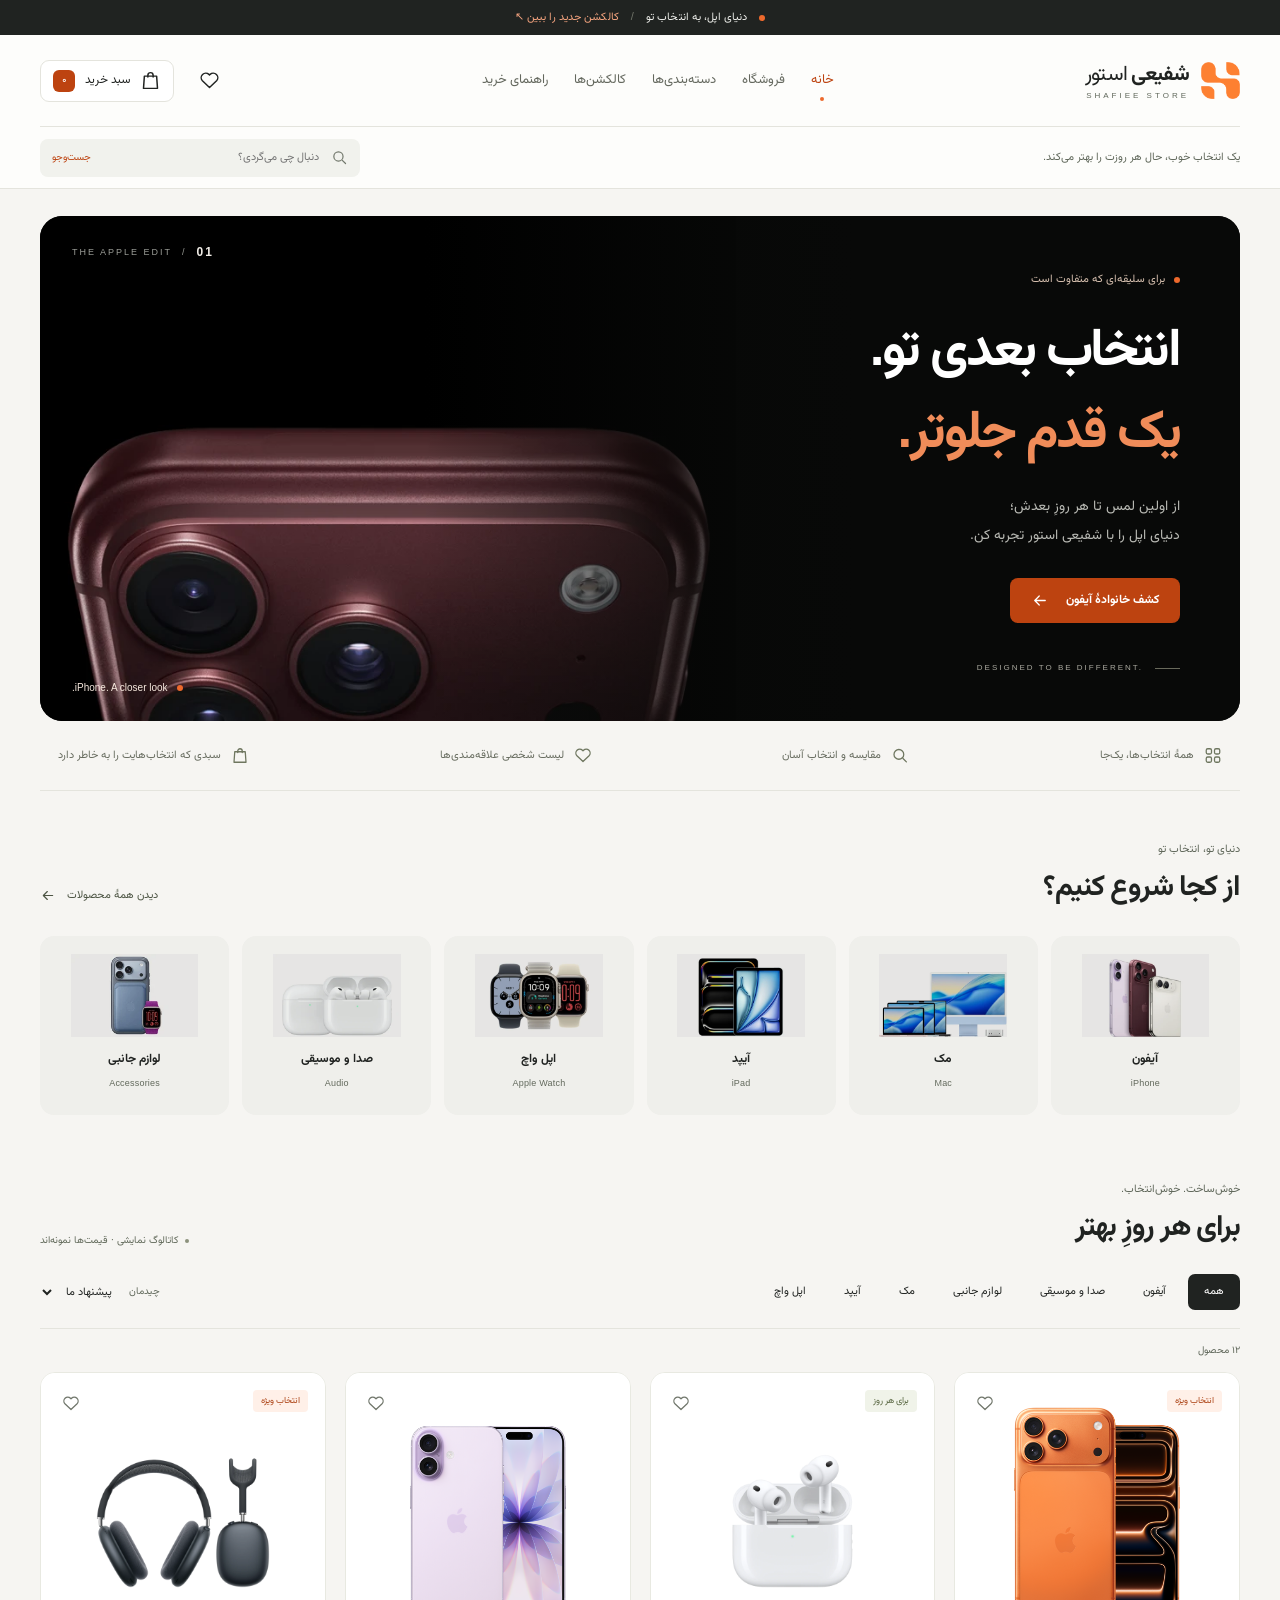
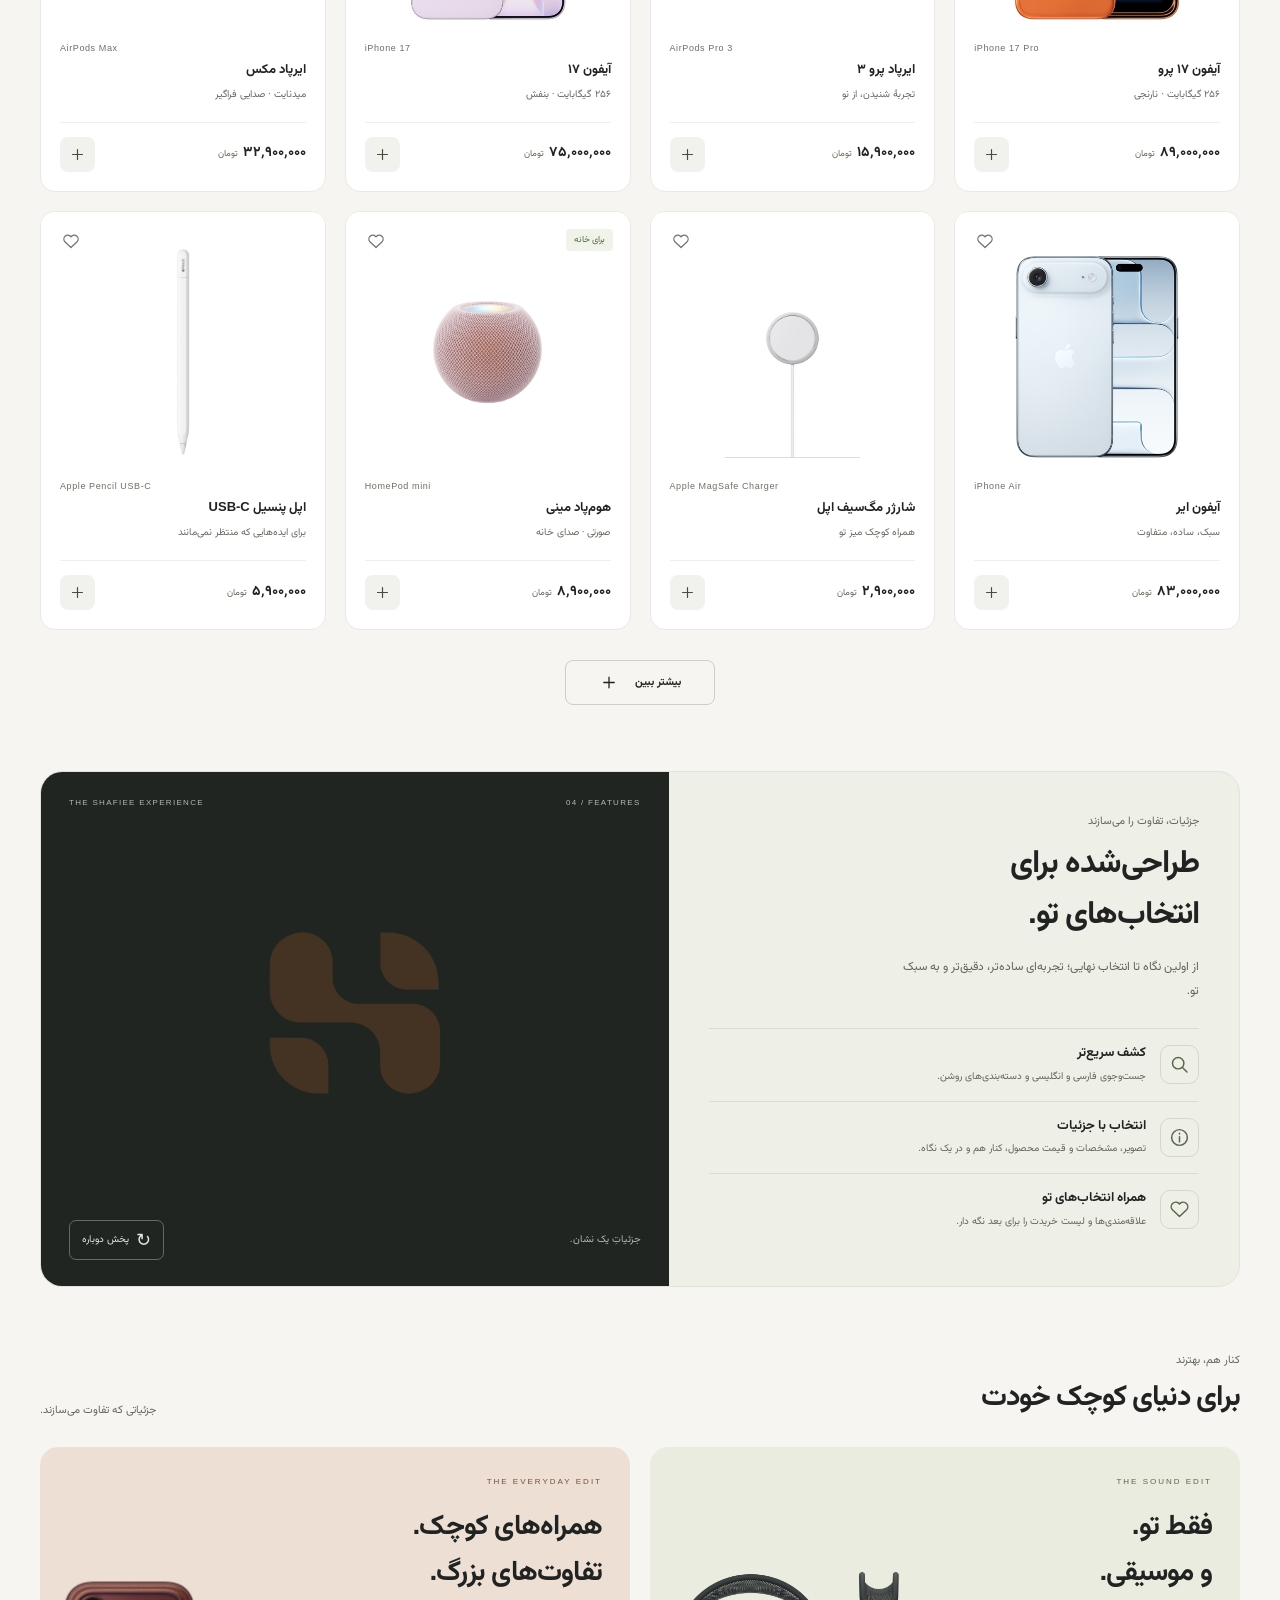
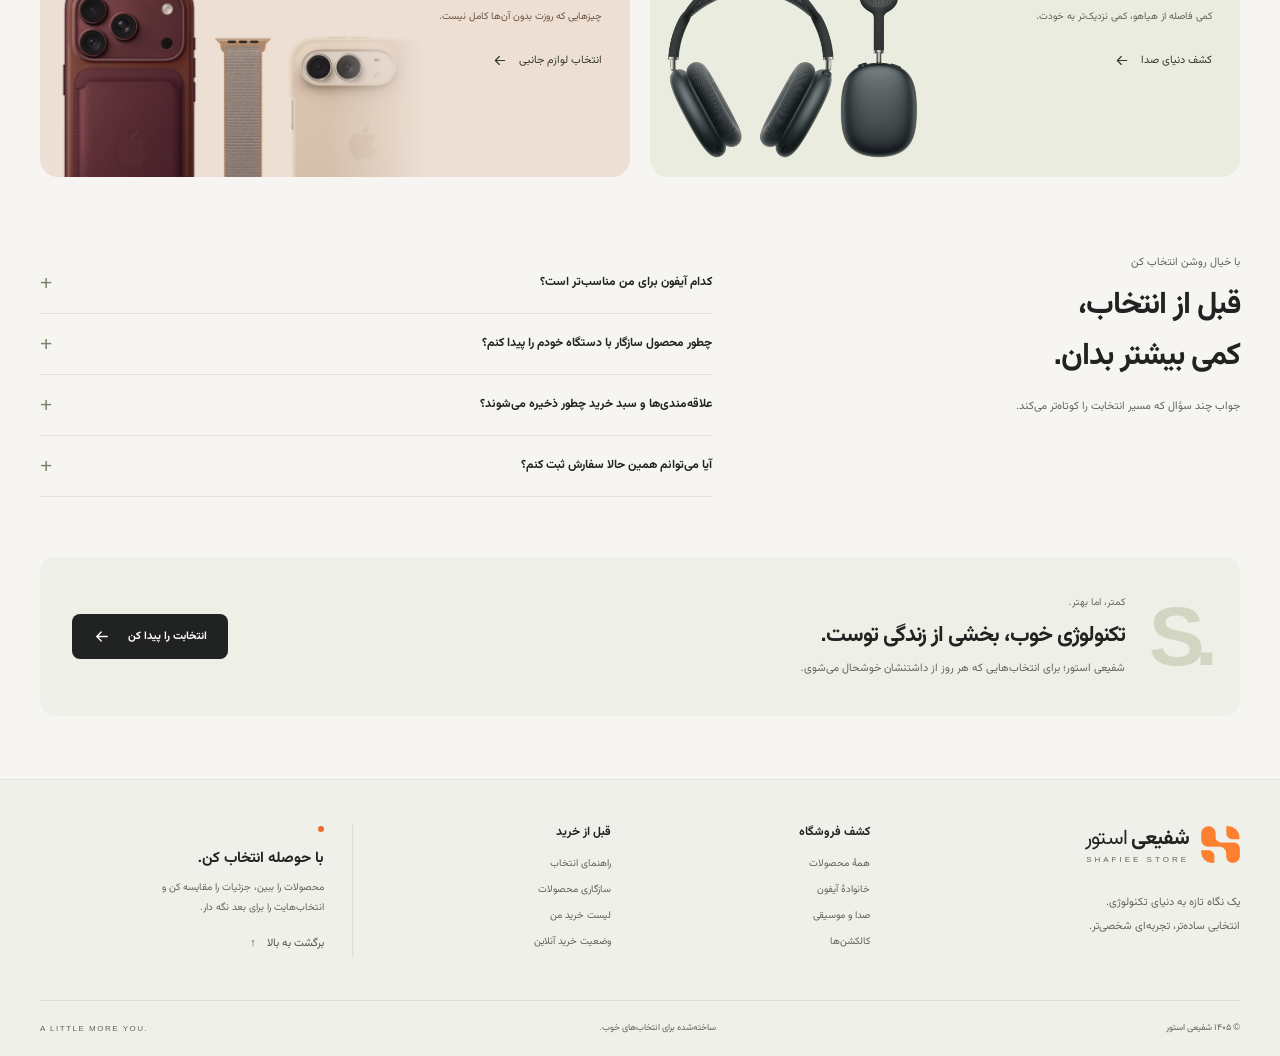
==== commit 8540371f: "Add uploaded logo animation to the fourth Features section" ====
--- a/index.html
+++ b/index.html
@@ -19,6 +19,7 @@
     />
     <link rel="stylesheet" href="assets/css/store.css" />
     <script type="module" src="assets/js/app.js"></script>
+    <script type="module" src="assets/js/logo-motion.js"></script>
   </head>
   <body>
     <a class="skip-link" href="#products">رفتن به محصولات</a>
@@ -356,6 +357,70 @@
             مرورگرت را فعال کن.
           </p></noscript
         >
+      </section>
+
+      <section
+        id="features"
+        class="container features-section"
+        aria-labelledby="features-title"
+      >
+        <div class="features-panel">
+          <div class="features-copy">
+            <span class="kicker">جزئیات، تفاوت را می‌سازند</span>
+            <h2 id="features-title">طراحی‌شده برای<br />انتخاب‌های تو.</h2>
+            <p class="features-intro">
+              از اولین نگاه تا انتخاب نهایی؛ تجربه‌ای ساده‌تر، دقیق‌تر و به سبک
+              تو.
+            </p>
+            <ul class="features-list">
+              <li>
+                <span class="feature-icon"
+                  ><svg class="icon" aria-hidden="true">
+                    <use href="#i-search" /></svg
+                ></span>
+                <div>
+                  <h3>کشف سریع‌تر</h3>
+                  <p>جست‌وجوی فارسی و انگلیسی و دسته‌بندی‌های روشن.</p>
+                </div>
+              </li>
+              <li>
+                <span class="feature-icon"
+                  ><svg class="icon" aria-hidden="true">
+                    <use href="#i-info" /></svg
+                ></span>
+                <div>
+                  <h3>انتخاب با جزئیات</h3>
+                  <p>تصویر، مشخصات و قیمت محصول، کنار هم و در یک نگاه.</p>
+                </div>
+              </li>
+              <li>
+                <span class="feature-icon"
+                  ><svg class="icon" aria-hidden="true">
+                    <use href="#i-heart" /></svg
+                ></span>
+                <div>
+                  <h3>همراه انتخاب‌های تو</h3>
+                  <p>علاقه‌مندی‌ها و لیست خریدت را برای بعد نگه دار.</p>
+                </div>
+              </li>
+            </ul>
+          </div>
+          <div class="features-art">
+            <div class="features-art-heading" aria-hidden="true">
+              <span>THE SHAFIEE EXPERIENCE</span><span>04 / FEATURES</span>
+            </div>
+            <shafiee-logo-motion
+              role="img"
+              aria-label="انیمیشن شکل‌گیری نشان شفیعی استور"
+            ></shafiee-logo-motion>
+            <div class="features-art-footer">
+              <span>جزئیاتِ یک نشان.</span
+              ><button id="replay-features" type="button">
+                <span aria-hidden="true">↻</span> پخش دوباره
+              </button>
+            </div>
+          </div>
+        </div>
       </section>
 
       <section
--- a/assets/css/store.css
+++ b/assets/css/store.css
@@ -848,6 +848,168 @@
   font-size: 12px;
   color: var(--muted);
   margin: 10px 0 22px;
+}
+.features-section {
+  padding-top: 66px;
+}
+.features-panel {
+  display: grid;
+  grid-template-columns: 1fr 1.1fr;
+  overflow: hidden;
+  border: 1px solid #e1e4d8;
+  border-radius: 22px;
+  background: #eeefe7;
+}
+.features-copy {
+  padding: 40px;
+}
+.features-copy h2 {
+  font-size: 32px;
+  line-height: 1.6;
+}
+.features-intro {
+  max-width: 310px;
+  margin-top: 14px;
+  color: var(--muted);
+  font-size: 12px;
+  line-height: 2;
+}
+.features-list {
+  list-style: none;
+  padding: 0;
+  margin: 25px 0 0;
+}
+.features-list li {
+  display: flex;
+  align-items: center;
+  gap: 14px;
+  padding: 15px 0;
+  border-top: 1px solid #d9ddce;
+}
+.feature-icon {
+  display: grid;
+  place-items: center;
+  flex-shrink: 0;
+  width: 39px;
+  height: 39px;
+  border: 1px solid #d3d9c7;
+  border-radius: 10px;
+  color: #586649;
+}
+.features-list h3 {
+  font-size: 13px;
+  margin-bottom: 3px;
+}
+.features-list p {
+  color: #60685b;
+  font-size: 10px;
+  line-height: 1.9;
+}
+.features-art {
+  display: flex;
+  flex-direction: column;
+  justify-content: space-between;
+  min-width: 0;
+  padding: 26px 28px;
+  color: #dde3d5;
+  background: #202521;
+}
+.features-art-heading {
+  display: flex;
+  align-items: center;
+  justify-content: space-between;
+  gap: 12px;
+  direction: ltr;
+  color: #b1baaa;
+  font:
+    8px Arial,
+    sans-serif;
+  letter-spacing: 1.3px;
+}
+.features-art shafiee-logo-motion {
+  --motion-height: clamp(300px, 30vw, 410px);
+  --logo-width: clamp(135px, 14vw, 190px);
+  --logo-color: #ff7d29;
+  --motion-ink: #dde3d5;
+  flex: 1;
+}
+.features-art-footer {
+  display: flex;
+  align-items: center;
+  justify-content: space-between;
+  gap: 14px;
+  font-size: 10px;
+  color: #b1baaa;
+}
+.features-art-footer button {
+  display: inline-flex;
+  align-items: center;
+  gap: 7px;
+  min-height: 40px;
+  padding: 7px 12px;
+  background: transparent;
+  border: 1px solid #626c5a;
+  border-radius: 7px;
+  font-size: 10px;
+  color: #e3e8db;
+}
+.features-art-footer button:hover {
+  background: #35402f;
+}
+.features-art-footer button span {
+  font:
+    18px Arial,
+    sans-serif;
+}
+@media (max-width: 850px) {
+  .features-copy {
+    padding: 29px;
+  }
+  .features-copy h2 {
+    font-size: 27px;
+  }
+  .features-intro {
+    font-size: 11px;
+  }
+  .features-list li {
+    gap: 10px;
+  }
+  .features-art {
+    padding: 25px 21px;
+  }
+  .features-art-heading {
+    font-size: 7px;
+    letter-spacing: 0.7px;
+  }
+}
+@media (max-width: 650px) {
+  .features-section {
+    padding-top: 40px;
+  }
+  .features-panel {
+    grid-template-columns: 1fr;
+    border-radius: 16px;
+  }
+  .features-copy {
+    padding: 27px 23px 18px;
+  }
+  .features-copy h2 {
+    font-size: 27px;
+  }
+  .features-list {
+    margin-top: 22px;
+  }
+  .features-list h3 {
+    font-size: 12px;
+  }
+  .features-art {
+    padding: 23px;
+  }
+  .features-art shafiee-logo-motion {
+    --motion-height: 290px;
+    --logo-width: 145px;
+    flex: auto;
+  }
 }
 .collections-section {
   padding-top: 64px;
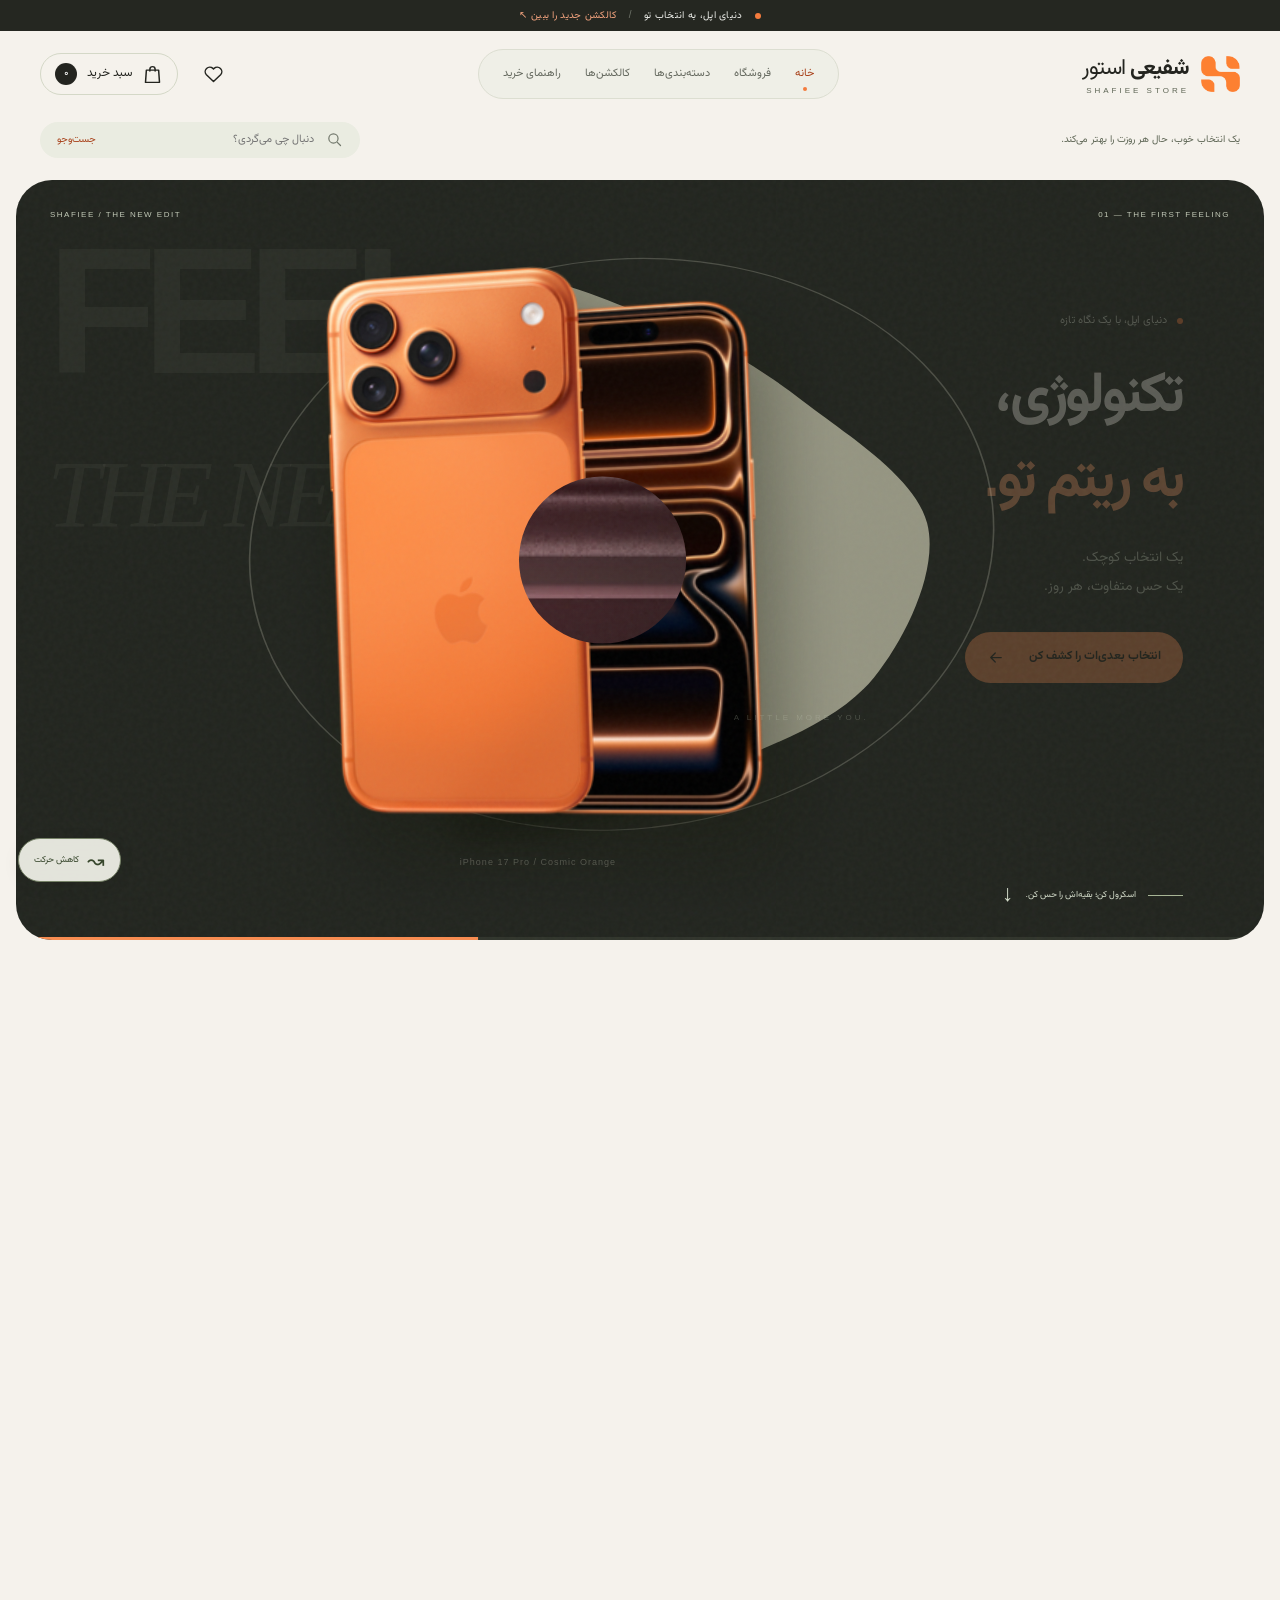
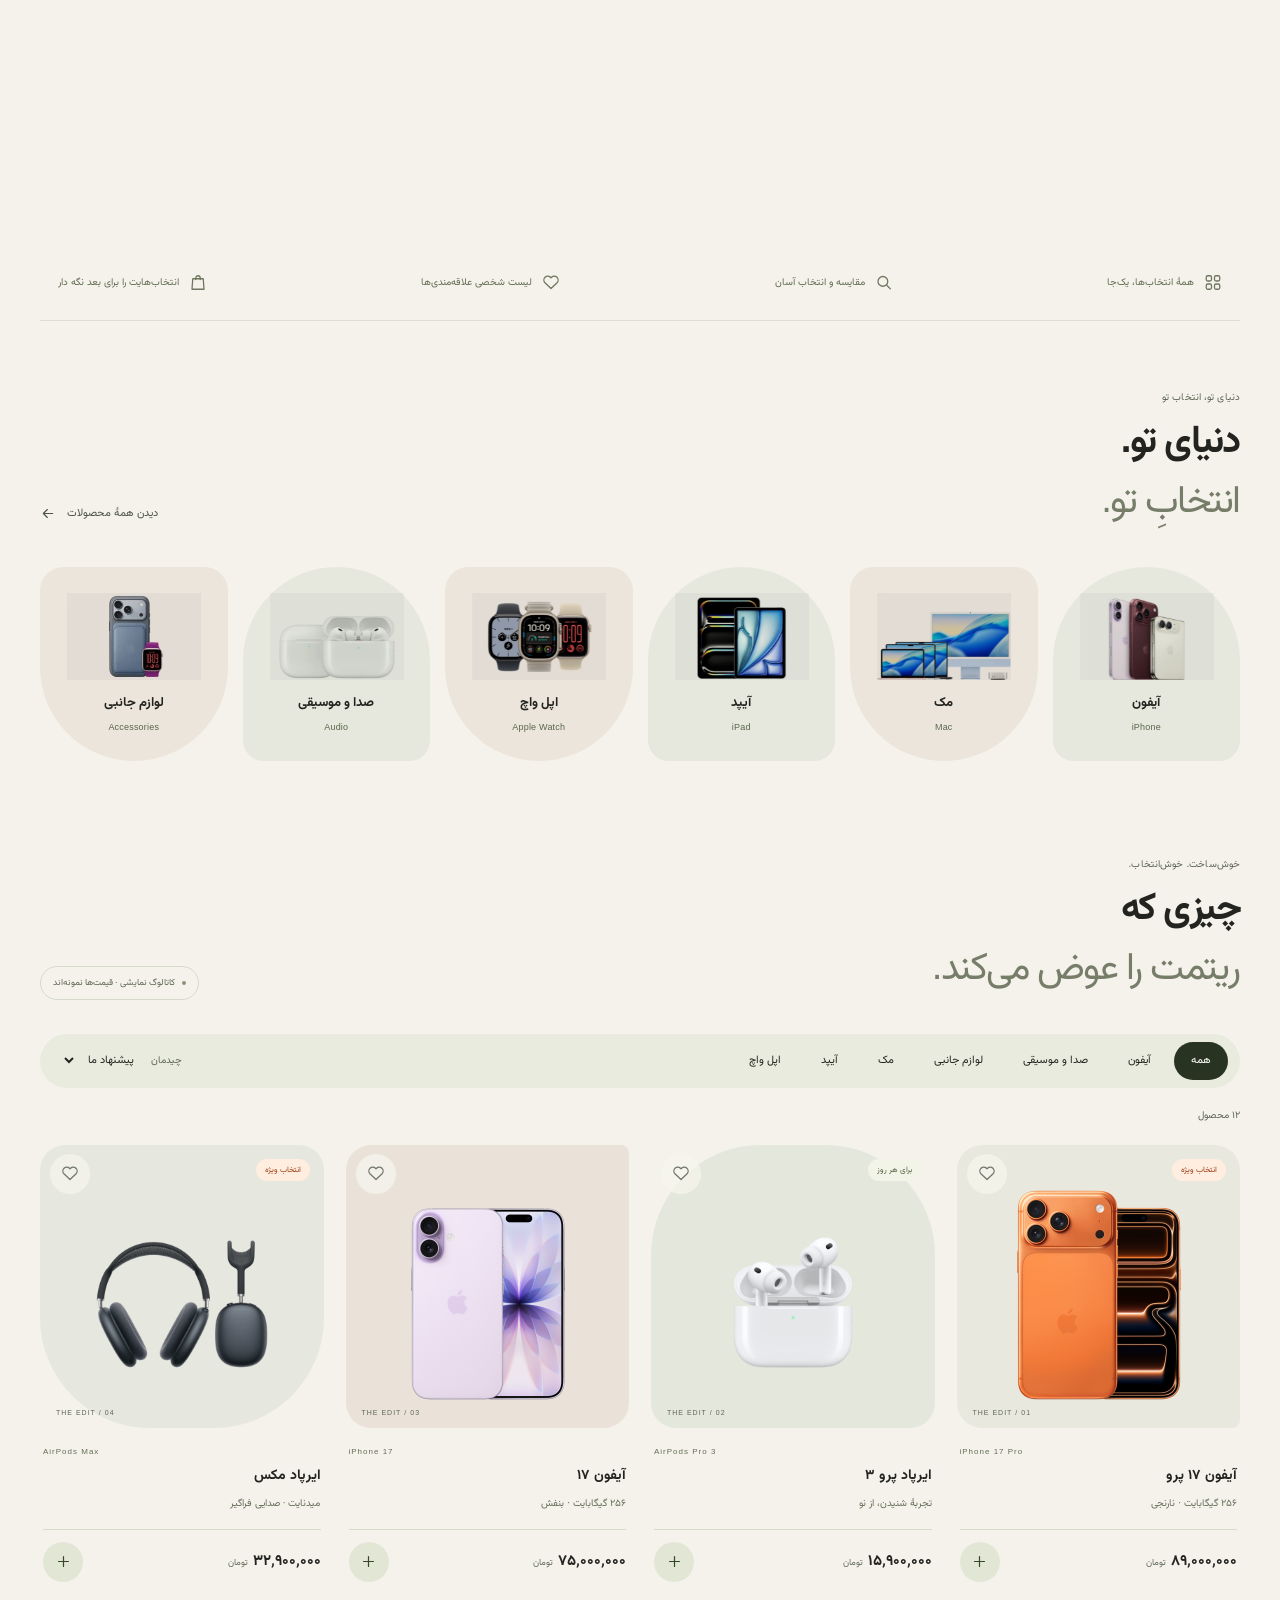
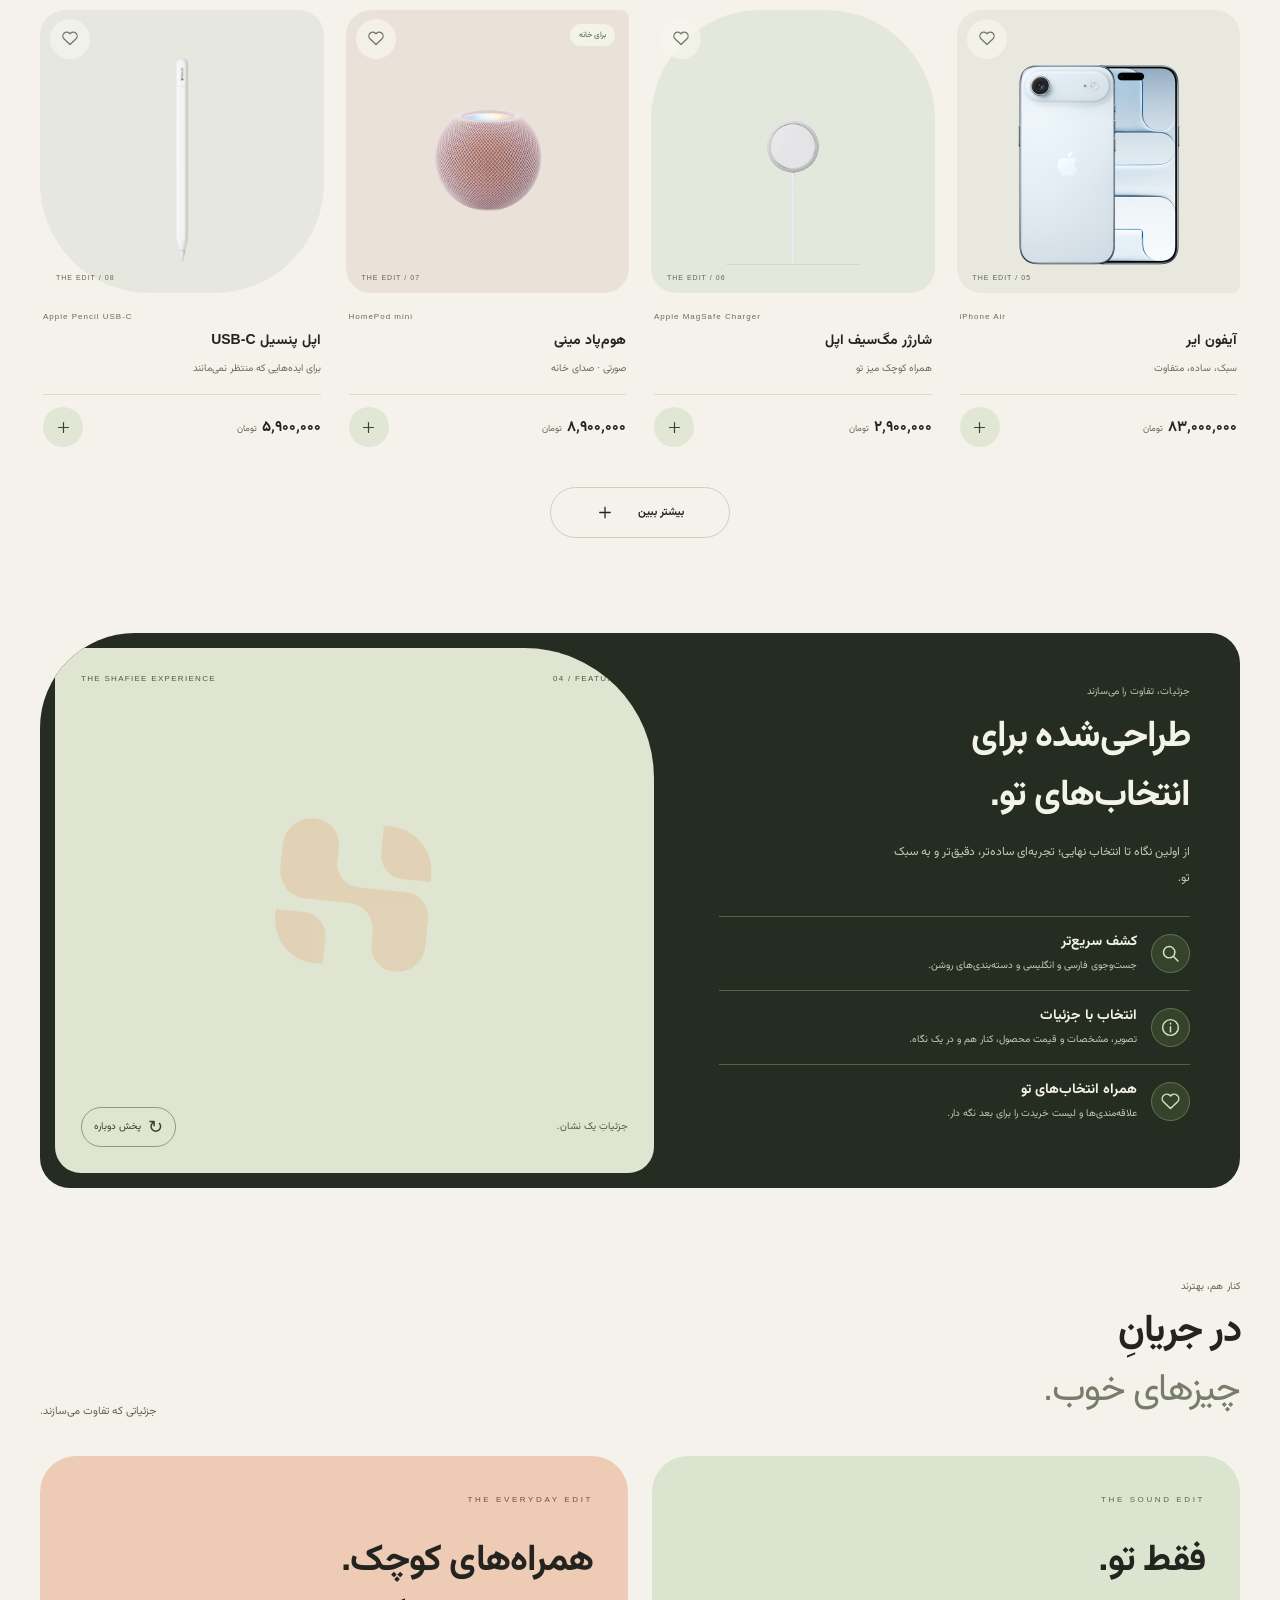
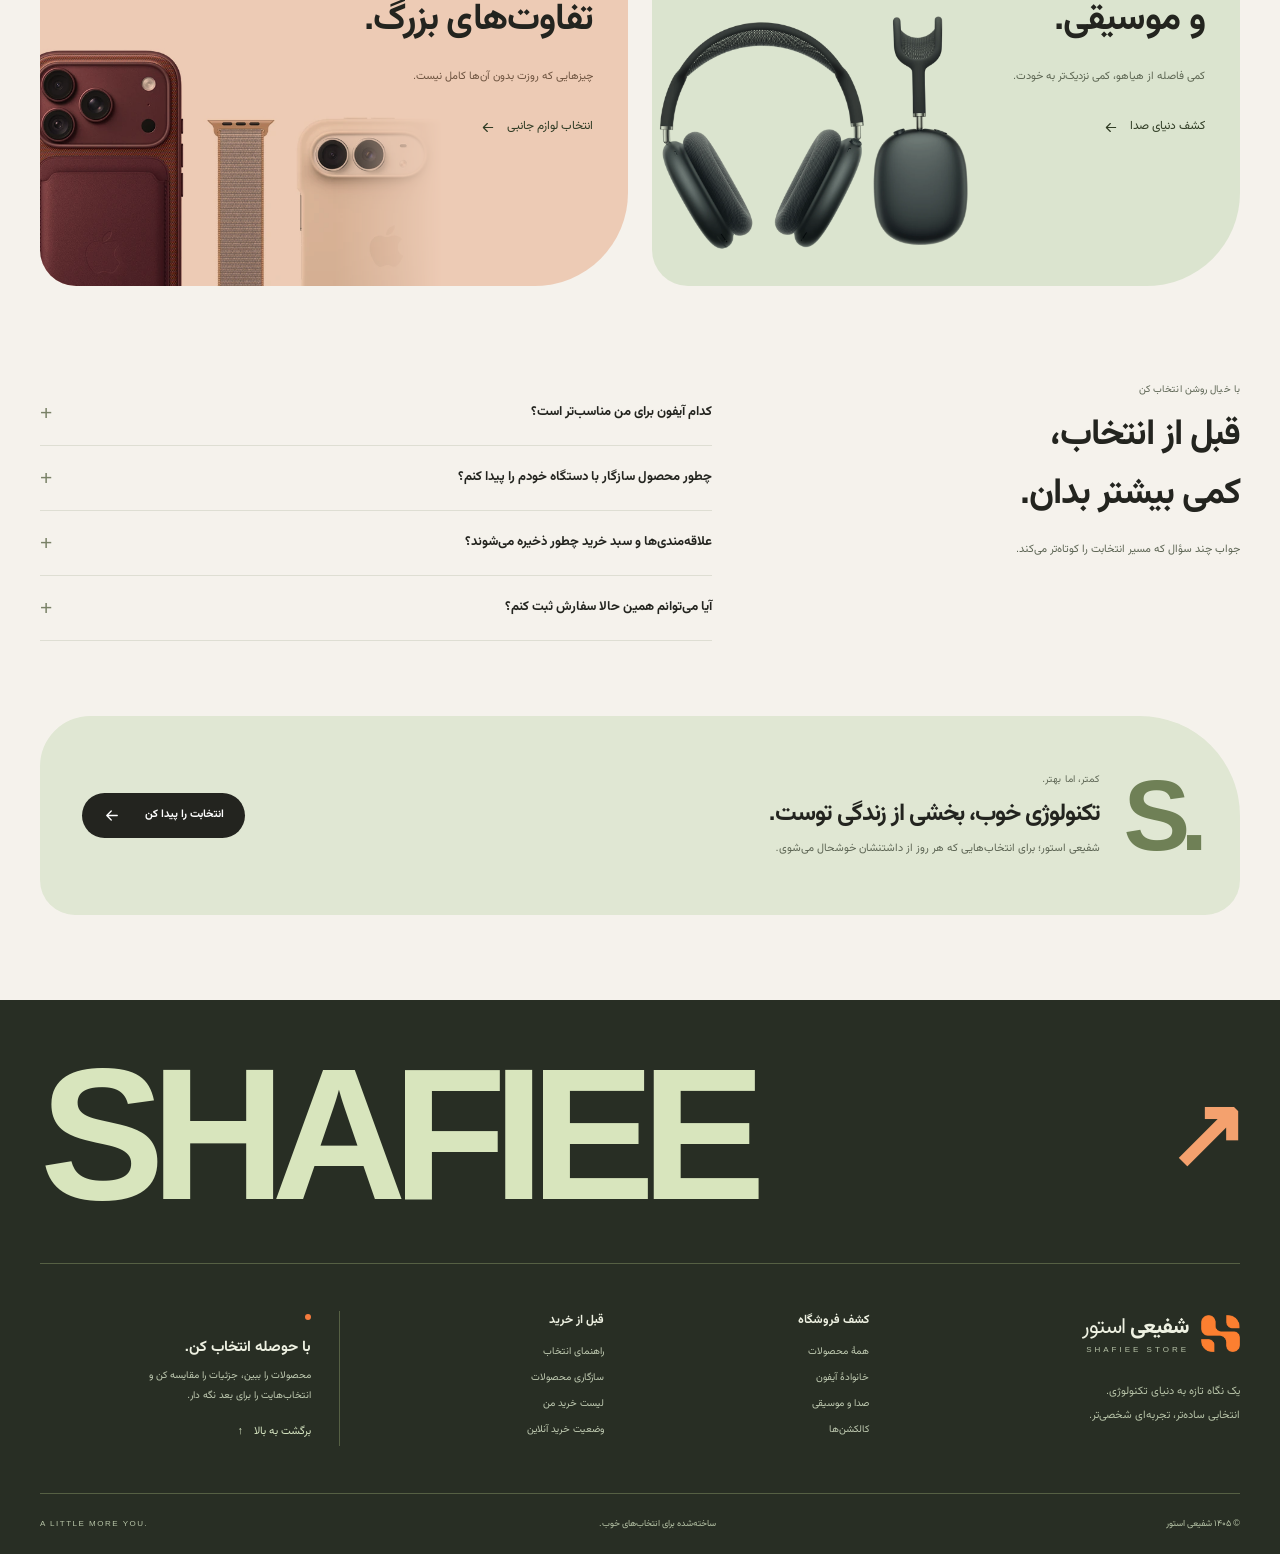
==== commit 121712a8: "Create a scroll-driven morph experience and sculpted storefront cards" ====
--- a/index.html
+++ b/index.html
@@ -18,8 +18,10 @@
       crossorigin
     />
     <link rel="stylesheet" href="assets/css/store.css" />
+    <link rel="stylesheet" href="assets/css/experience.css" />
     <script type="module" src="assets/js/app.js"></script>
     <script type="module" src="assets/js/logo-motion.js"></script>
+    <script type="module" src="assets/js/experience.js"></script>
   </head>
   <body>
     <a class="skip-link" href="#products">رفتن به محصولات</a>
@@ -144,60 +146,107 @@
     </header>
 
     <main id="home">
-      <section class="container hero-section" aria-labelledby="hero-title">
-        <div class="hero">
-          <img
-            class="hero-photo"
-            src="assets/images/promotions/store-card-40-iphone-18-pro-202609.webp"
-            alt="نمای نزدیک دوربین و بدنهٔ آیفون"
-            width="800"
-            height="1000"
-            fetchpriority="high"
-          />
-          <div class="hero-content">
-            <span class="eyebrow"
-              ><span class="status-dot"></span> برای سلیقه‌ای که متفاوت
-              است</span
-            >
-            <h1 id="hero-title">
-              انتخاب بعدی تو.<br /><span>یک قدم جلوتر.</span>
-            </h1>
-            <p>
-              از اولین لمس تا هر روزِ بعدش؛<br />دنیای اپل را با شفیعی استور
-              تجربه کن.
-            </p>
-            <a
-              class="button button-orange"
-              href="#products"
-              data-category-link="iphone"
-              >کشف خانوادهٔ آیفون <svg class="icon"><use href="#i-arrow" /></svg
-            ></a>
-            <div class="hero-footnote">
-              <span class="small-line"></span
-              ><span lang="en" dir="ltr">DESIGNED TO BE DIFFERENT.</span>
+      <section class="story-section" aria-labelledby="hero-title">
+        <div class="story-track" id="hero-story">
+          <div class="story-stage" id="story-stage">
+            <div class="story-grain" aria-hidden="true"></div>
+            <div class="story-wordmark" aria-hidden="true" lang="en" dir="ltr">
+              FEEL<br /><em>THE NEXT.</em>
+            </div>
+            <div class="story-orbit" aria-hidden="true">
+              <svg viewBox="0 0 600 600">
+                <path
+                  id="story-morph"
+                  d="M 300 60 C 450 30 560 150 540 300 C 580 450 430 570 300 540 C 150 580 35 450 60 300 C 25 150 150 30 300 60 Z"
+                />
+              </svg>
+            </div>
+            <div class="story-product" aria-hidden="true">
+              <div class="story-product-shadow"></div>
+              <img
+                src="assets/images/products/iphone-get-ready-iphone-17-pro-hero-202509.png"
+                alt=""
+                width="332"
+                height="420"
+                fetchpriority="high"
+              /><span class="story-product-caption" lang="en" dir="ltr"
+                >iPhone 17 Pro / Cosmic Orange</span
+              >
+            </div>
+            <div class="story-portal" aria-hidden="true">
+              <video
+                id="story-video"
+                muted
+                playsinline
+                preload="none"
+                poster="assets/images/promotions/store-card-40-iphone-18-pro-202609.webp"
+              >
+                <source
+                  data-src="assets/video/iphone-detail.mp4"
+                  type="video/mp4"
+                />
+              </video>
+              <div class="story-portal-shade"></div>
+            </div>
+            <div class="story-copy">
+              <span class="story-eyebrow"
+                ><span class="status-dot"></span> دنیای اپل، با یک نگاه
+                تازه</span
+              >
+              <h1 id="hero-title">تکنولوژی،<br /><span>به ریتم تو.</span></h1>
+              <p>یک انتخاب کوچک.<br />یک حس متفاوت، هر روز.</p>
+              <a
+                class="button story-cta"
+                href="#products"
+                data-category-link="all"
+                >انتخاب بعدی‌ات را کشف کن
+                <svg class="icon"><use href="#i-arrow" /></svg
+              ></a>
+              <span class="story-signature" lang="en" dir="ltr"
+                >A LITTLE MORE YOU.</span
+              >
+            </div>
+            <div class="story-finale" id="story-finale" inert>
+              <span class="story-eyebrow">۰۲ / نزدیک‌تر از همیشه</span>
+              <h2>تفاوت،<br />توی جزئیاته.</h2>
+              <p>از اولین نگاه تا چیزی که هر روز همراهت می‌ماند.</p>
+              <a
+                class="button story-cta"
+                href="#products"
+                data-category-link="iphone"
+                >کشف خانوادهٔ آیفون
+                <svg class="icon"><use href="#i-arrow" /></svg
+              ></a>
+            </div>
+            <div class="story-corner" aria-hidden="true">
+              <span lang="en" dir="ltr">SHAFIEE / THE NEW EDIT</span
+              ><span id="story-chapter">01 — THE FIRST FEELING</span>
+            </div>
+            <div class="story-scroll" aria-hidden="true">
+              <span class="story-scroll-line"></span
+              ><span>اسکرول کن؛ بقیه‌اش را حس کن.</span><span>↓</span>
+            </div>
+            <div class="story-timeline" aria-hidden="true">
+              <span id="story-progress"></span>
             </div>
           </div>
-          <div class="hero-photo-caption">
-            <span class="status-dot"></span
-            ><span lang="en">iPhone. A closer look.</span>
-          </div>
-          <div class="hero-index" aria-hidden="true">
-            <b>01</b><span>/</span><span>THE APPLE EDIT</span>
-          </div>
-        </div>
-        <div class="experience-strip">
+        </div>
+        <div class="container experience-strip">
           <span
             ><svg class="icon"><use href="#i-grid" /></svg>همهٔ انتخاب‌ها،
             یک‌جا</span
-          ><span
+          >
+          <span
             ><svg class="icon"><use href="#i-search" /></svg>مقایسه و انتخاب
             آسان</span
-          ><span
+          >
+          <span
             ><svg class="icon"><use href="#i-heart" /></svg>لیست شخصی
             علاقه‌مندی‌ها</span
-          ><span
-            ><svg class="icon"><use href="#i-bag" /></svg>سبدی که انتخاب‌هایت را
-            به خاطر دارد</span
+          >
+          <span
+            ><svg class="icon"><use href="#i-bag" /></svg>انتخاب‌هایت را برای
+            بعد نگه دار</span
           >
         </div>
       </section>
@@ -207,17 +256,23 @@
         class="container categories-section"
         aria-labelledby="categories-title"
       >
-        <div class="section-heading">
+        <div class="section-heading" data-reveal>
           <div>
             <span class="kicker">دنیای تو، انتخاب تو</span>
-            <h2 id="categories-title">از کجا شروع کنیم؟</h2>
+            <h2 id="categories-title">
+              دنیای تو.<br /><span>انتخابِ تو.</span>
+            </h2>
           </div>
           <a class="text-link" href="#products" data-category-link="all"
             >دیدن همهٔ محصولات <svg class="icon"><use href="#i-arrow" /></svg
           ></a>
         </div>
         <div class="category-grid">
-          <a href="#products" class="category-card" data-category-link="iphone"
+          <a
+            href="#products"
+            class="category-card"
+            data-tilt
+            data-category-link="iphone"
             ><img
               src="assets/images/categories/store-card-13-iphone-nav-202609.webp"
               alt=""
@@ -226,7 +281,11 @@
               loading="lazy"
             /><span>آیفون</span><small lang="en">iPhone</small></a
           >
-          <a href="#products" class="category-card" data-category-link="mac"
+          <a
+            href="#products"
+            class="category-card"
+            data-tilt
+            data-category-link="mac"
             ><img
               src="assets/images/categories/store-card-13-mac-nav-202603.webp"
               alt=""
@@ -235,7 +294,11 @@
               loading="lazy"
             /><span>مک</span><small lang="en">Mac</small></a
           >
-          <a href="#products" class="category-card" data-category-link="ipad"
+          <a
+            href="#products"
+            class="category-card"
+            data-tilt
+            data-category-link="ipad"
             ><img
               src="assets/images/categories/store-card-13-ipad-nav-202405.webp"
               alt=""
@@ -244,7 +307,11 @@
               loading="lazy"
             /><span>آیپد</span><small lang="en">iPad</small></a
           >
-          <a href="#products" class="category-card" data-category-link="watch"
+          <a
+            href="#products"
+            class="category-card"
+            data-tilt
+            data-category-link="watch"
             ><img
               src="assets/images/categories/store-card-13-watch-nav-202609.webp"
               alt=""
@@ -253,7 +320,11 @@
               loading="lazy"
             /><span>اپل واچ</span><small lang="en">Apple Watch</small></a
           >
-          <a href="#products" class="category-card" data-category-link="audio"
+          <a
+            href="#products"
+            class="category-card"
+            data-tilt
+            data-category-link="audio"
             ><img
               src="assets/images/categories/store-card-13-airpods-nav-202509.webp"
               alt=""
@@ -265,6 +336,7 @@
           <a
             href="#products"
             class="category-card"
+            data-tilt
             data-category-link="accessories"
             ><img
               src="assets/images/categories/store-card-13-accessories-nav-202609.webp"
@@ -282,10 +354,12 @@
         class="container products-section"
         aria-labelledby="products-title"
       >
-        <div class="section-heading products-heading">
+        <div class="section-heading products-heading" data-reveal>
           <div>
             <span class="kicker">خوش‌ساخت. خوش‌انتخاب.</span>
-            <h2 id="products-title">برای هر روزِ بهتر</h2>
+            <h2 id="products-title">
+              چیزی که<br /><span>ریتمت را عوض می‌کند.</span>
+            </h2>
           </div>
           <span class="catalog-note"
             ><span class="status-dot"></span>کاتالوگ نمایشی · قیمت‌ها
@@ -364,7 +438,7 @@
         class="container features-section"
         aria-labelledby="features-title"
       >
-        <div class="features-panel">
+        <div class="features-panel" data-scroll-scene>
           <div class="features-copy">
             <span class="kicker">جزئیات، تفاوت را می‌سازند</span>
             <h2 id="features-title">طراحی‌شده برای<br />انتخاب‌های تو.</h2>
@@ -428,15 +502,21 @@
         class="container collections-section"
         aria-labelledby="collections-title"
       >
-        <div class="section-heading">
+        <div class="section-heading" data-reveal>
           <div>
             <span class="kicker">کنار هم، بهترند</span>
-            <h2 id="collections-title">برای دنیای کوچک خودت</h2>
+            <h2 id="collections-title">
+              در جریانِ<br /><span>چیزهای خوب.</span>
+            </h2>
           </div>
           <span class="collection-subtitle">جزئیاتی که تفاوت می‌سازند.</span>
         </div>
         <div class="collection-grid">
-          <article class="collection-card audio-collection">
+          <article
+            class="collection-card audio-collection"
+            data-tilt
+            data-scroll-scene
+          >
             <div class="collection-copy">
               <span class="collection-label" lang="en">THE SOUND EDIT</span>
               <h3>فقط تو.<br />و موسیقی.</h3>
@@ -453,7 +533,11 @@
               loading="lazy"
             />
           </article>
-          <article class="collection-card accessories-collection">
+          <article
+            class="collection-card accessories-collection"
+            data-tilt
+            data-scroll-scene
+          >
             <div class="collection-copy">
               <span class="collection-label" lang="en">THE EVERYDAY EDIT</span>
               <h3>همراه‌های کوچک.<br />تفاوت‌های بزرگ.</h3>
@@ -482,7 +566,7 @@
         class="container guide-section"
         aria-labelledby="guide-title"
       >
-        <div class="guide-intro">
+        <div class="guide-intro" data-reveal>
           <span class="kicker">با خیال روشن انتخاب کن</span>
           <h2 id="guide-title">قبل از انتخاب،<br />کمی بیشتر بدان.</h2>
           <p>جواب چند سؤال که مسیر انتخابت را کوتاه‌تر می‌کند.</p>
@@ -541,7 +625,7 @@
         </div>
       </section>
 
-      <section class="container brand-statement">
+      <section class="container brand-statement" data-scroll-scene>
         <span class="brand-statement-mark" aria-hidden="true">S.</span>
         <div>
           <span class="kicker">کمتر، اما بهتر.</span>
@@ -557,6 +641,14 @@
     </main>
 
     <footer id="contact" class="site-footer">
+      <div
+        class="container footer-wordmark"
+        aria-hidden="true"
+        lang="en"
+        dir="ltr"
+      >
+        SHAFIEE<span>↗</span>
+      </div>
       <div class="container footer-main">
         <div class="footer-brand">
           <a class="brand" href="#home"
@@ -650,6 +742,17 @@
       </button>
       <div id="product-detail"></div>
     </dialog>
+    <button
+      id="motion-toggle"
+      class="motion-toggle"
+      type="button"
+      aria-pressed="false"
+      aria-label="کاهش حرکت‌های صفحه"
+      hidden
+    >
+      <span class="motion-toggle-mark" aria-hidden="true">↝</span
+      ><span id="motion-toggle-label">کاهش حرکت</span>
+    </button>
     <div
       id="toast"
       class="toast"
--- a/assets/css/experience.css
+++ b/assets/css/experience.css
@@ -0,0 +1,1731 @@
+/* The motion layer is progressive: the storefront is readable without it. */
+:root {
+  --paper: #f5f2ec;
+  --ink: #23241f;
+  --muted: #5e6655;
+  --line: #deded3;
+  --orange: #f47b3d;
+  --orange-dark: #a8411a;
+  --radius: 30px;
+}
+body {
+  background: var(--paper);
+}
+::selection {
+  background: #f6a574;
+  color: #1e201b;
+}
+.announcement {
+  font-size: 10px;
+  min-height: 31px;
+  background: #252721;
+  letter-spacing: 0.3px;
+}
+.site-header {
+  background: var(--paper);
+  border: 0;
+}
+.header-main {
+  min-height: 86px;
+}
+.brand strong {
+  font-size: 22px;
+  letter-spacing: -1px;
+}
+.main-nav {
+  padding: 2px 24px;
+  border: 1px solid #dcded1;
+  border-radius: 100px;
+  gap: 24px;
+  background: #efefe7;
+}
+.main-nav a {
+  font-size: 11px;
+  padding-block: 12px;
+}
+.nav-home:after {
+  bottom: 5px;
+}
+.header-bottom {
+  min-height: 55px;
+  border-top: 0;
+  padding-bottom: 10px;
+}
+.header-bottom > p {
+  font-size: 10px;
+}
+.search-form {
+  border-radius: 100px;
+  background: #eaece1;
+  min-height: 35px;
+  padding-inline: 16px;
+}
+.search-form input {
+  height: 34px;
+}
+.cart-button {
+  border-radius: 100px;
+  background: transparent;
+  border-color: #d4d8c7;
+  padding-inline: 14px;
+}
+.cart-count {
+  border-radius: 50%;
+  background: var(--ink);
+}
+.button {
+  border-radius: 100px;
+  gap: 24px;
+}
+.button .icon {
+  transition: transform 0.25s;
+}
+.button:hover .icon {
+  transform: translateX(-4px);
+}
+.story-section {
+  padding-top: 8px;
+}
+.story-track {
+  width: calc(100% - 32px);
+  margin-inline: auto;
+  height: 185svh;
+  position: relative;
+}
+.story-stage {
+  --story-progress: 0;
+  --portal-radius: 0%;
+  --product-turn: -12deg;
+  --product-tilt: 0deg;
+  --product-scale: 1;
+  --product-opacity: 1;
+  --intro-opacity: 1;
+  --finale-opacity: 0;
+  position: sticky;
+  top: 12px;
+  height: min(760px, calc(100svh - 24px));
+  min-height: 580px;
+  border-radius: 36px;
+  overflow: hidden;
+  isolation: isolate;
+  color: #f7f3e9;
+  background: #22251f;
+}
+.story-grain {
+  position: absolute;
+  inset: 0;
+  pointer-events: none;
+  z-index: 6;
+  opacity: 0.035;
+  background-image: url("data:image/svg+xml,%3Csvg viewBox='0 0 180 180' xmlns='http://www.w3.org/2000/svg'%3E%3Cfilter id='n'%3E%3CfeTurbulence type='fractalNoise' baseFrequency='.85' numOctaves='3' stitchTiles='stitch'/%3E%3C/filter%3E%3Cpath fill='%23fff' filter='url(%23n)' d='M0 0h180v180H0z'/%3E%3C/svg%3E");
+}
+.story-wordmark {
+  position: absolute;
+  left: 2.5%;
+  top: 12%;
+  font:
+    700 clamp(100px, 14vw, 215px) / 0.86 Arial,
+    sans-serif;
+  letter-spacing: -0.08em;
+  color: #ede8d60c;
+  transform: translateY(calc(var(--story-progress) * -100px));
+  pointer-events: none;
+}
+.story-wordmark em {
+  font-size: 0.53em;
+  font-weight: 400;
+  letter-spacing: -0.07em;
+  font-family: Georgia, serif;
+}
+.story-orbit {
+  position: absolute;
+  left: 24%;
+  top: 5%;
+  width: 49%;
+  height: 86%;
+  opacity: calc(1 - var(--story-progress));
+  transform: rotate(calc(var(--story-progress) * 32deg))
+    scale(calc(1 + var(--story-progress) * 0.4));
+  pointer-events: none;
+}
+.story-orbit svg {
+  width: 100%;
+  height: 100%;
+  overflow: visible;
+}
+.story-orbit path {
+  fill: #d9d7bc;
+}
+.story-orbit:after {
+  content: "";
+  position: absolute;
+  inset: 12%;
+  border: 1px solid #e8e7d256;
+  border-radius: 50%;
+  transform: rotate(-18deg) scaleX(1.4);
+}
+.story-product {
+  position: absolute;
+  left: 29%;
+  top: 14%;
+  width: clamp(220px, 25vw, 332px);
+  height: 67%;
+  display: flex;
+  align-items: center;
+  justify-content: center;
+  perspective: 1100px;
+  z-index: 2;
+  opacity: var(--product-opacity);
+  pointer-events: none;
+}
+.story-product > img {
+  width: 100%;
+  height: 100%;
+  object-fit: contain;
+  filter: drop-shadow(12px 25px 25px #16180d65);
+  transform: rotate(var(--product-turn)) rotateY(var(--product-tilt))
+    scale(var(--product-scale));
+  will-change: transform;
+}
+.story-product-shadow {
+  position: absolute;
+  bottom: -7%;
+  left: 15%;
+  width: 75%;
+  height: 9%;
+  border-radius: 50%;
+  background: #070a0370;
+  filter: blur(15px);
+  transform: rotate(-10deg) scaleX(calc(1 - var(--story-progress) * 0.4));
+}
+.story-product-caption {
+  position: absolute;
+  bottom: -14%;
+  left: 0;
+  right: 0;
+  text-align: center;
+  font:
+    9px Arial,
+    sans-serif;
+  letter-spacing: 1px;
+  color: #dadcc9;
+  opacity: var(--intro-opacity);
+}
+.story-portal {
+  position: absolute;
+  inset: 0;
+  z-index: 3;
+  clip-path: circle(var(--portal-radius) at 47% 50%);
+  background: #080a08;
+  pointer-events: none;
+}
+.story-portal > video {
+  width: 100%;
+  height: 100%;
+  object-fit: cover;
+  transform: scale(calc(1.16 - var(--story-progress) * 0.12));
+}
+.story-portal-shade {
+  position: absolute;
+  inset: 0;
+  background:
+    linear-gradient(270deg, #0c0e0ad9 0%, #0b0e0a87 34%, #0c0e0a09 74%),
+    linear-gradient(0deg, #11160c75, transparent 28%);
+}
+.story-copy {
+  position: absolute;
+  right: 6.5%;
+  top: 19%;
+  width: 36%;
+  z-index: 5;
+  opacity: var(--intro-opacity);
+  transform: translateY(calc(var(--story-progress) * -35px));
+}
+.story-eyebrow {
+  display: flex;
+  align-items: center;
+  gap: 10px;
+  font-size: 11px;
+  letter-spacing: 0.1px;
+  color: #d9ddcd;
+  margin-bottom: 24px;
+}
+.story-copy h1 {
+  font-size: clamp(43px, 4.4vw, 72px);
+  line-height: 1.5;
+  letter-spacing: -2.6px;
+}
+.story-copy h1 span {
+  color: #f69b67;
+}
+.story-copy p,
+.story-finale > p {
+  color: #c1c9b6;
+  font-size: 14px;
+  line-height: 2.05;
+  margin-top: 20px;
+}
+.story-cta {
+  background: #f78c51;
+  color: #26261d;
+  min-height: 51px;
+  margin-top: 30px;
+  font-size: 12px;
+  border: 1px solid transparent;
+}
+.story-cta:hover {
+  background: #ffa976;
+}
+.story-signature {
+  display: block;
+  margin-top: 30px;
+  font:
+    8px Arial,
+    sans-serif;
+  letter-spacing: 3px;
+  color: #c1c9b6;
+}
+.story-finale {
+  position: absolute;
+  right: 9%;
+  top: 23%;
+  width: 50%;
+  z-index: 5;
+  opacity: var(--finale-opacity);
+  visibility: hidden;
+  transform: translateY(calc((1 - var(--story-progress)) * 38px));
+}
+.story-finale h2 {
+  font-size: clamp(40px, 5vw, 76px);
+  line-height: 1.55;
+  letter-spacing: -2.5px;
+}
+.story-finale .story-eyebrow {
+  color: #f4b18b;
+  margin-bottom: 18px;
+}
+.story-stage.is-portal .story-finale {
+  visibility: visible;
+}
+.story-stage.is-portal .story-copy {
+  visibility: hidden;
+}
+.story-corner {
+  position: absolute;
+  z-index: 5;
+  left: 34px;
+  right: 34px;
+  top: 30px;
+  display: flex;
+  justify-content: space-between;
+  align-items: center;
+  gap: 20px;
+  direction: ltr;
+  font:
+    8px Arial,
+    sans-serif;
+  letter-spacing: 1.5px;
+  color: #c2c9b7;
+}
+.story-scroll {
+  position: absolute;
+  z-index: 5;
+  right: 6.5%;
+  bottom: 33px;
+  display: flex;
+  align-items: center;
+  gap: 12px;
+  font-size: 9px;
+  color: #d4dcca;
+}
+.story-scroll > span:last-child {
+  font-size: 23px;
+  line-height: 1;
+}
+.story-scroll-line {
+  width: 35px;
+  height: 1px;
+  background: #a7b595;
+}
+.story-timeline {
+  position: absolute;
+  z-index: 7;
+  bottom: 0;
+  right: 0;
+  left: 0;
+  height: 3px;
+  background: #d6ddc014;
+  direction: ltr;
+}
+.story-timeline span {
+  display: block;
+  transform: scaleX(0);
+  transform-origin: left center;
+  height: 100%;
+  background: #f78c51;
+}
+.experience-strip {
+  padding-block: 27px;
+  color: #626c51;
+  font-size: 10px;
+}
+.categories-section {
+  padding-top: 68px;
+}
+.section-heading {
+  margin-bottom: 34px;
+  align-items: flex-end;
+}
+.kicker {
+  font-size: 10px;
+  letter-spacing: 0.1px;
+}
+.section-heading h2 {
+  font-size: clamp(30px, 3vw, 43px);
+  line-height: 1.55;
+  letter-spacing: -1.5px;
+}
+.section-heading h2 span {
+  color: #767d68;
+  font-weight: 400;
+}
+.section-heading > .text-link {
+  font-size: 11px;
+  padding-bottom: 9px;
+}
+.category-grid {
+  gap: 15px;
+}
+.category-card {
+  position: relative;
+  background: #e7e8dd;
+  border: 0;
+  border-radius: 100px 100px 22px 22px;
+  min-height: 194px;
+  padding: 26px 12px 20px;
+  transition:
+    border-radius 0.5s,
+    background 0.25s,
+    transform 0.25s;
+}
+.category-card:nth-child(even) {
+  border-radius: 25px 25px 100px 100px;
+  background: #ece5db;
+}
+.category-card:before {
+  content: "↗";
+  position: absolute;
+  left: 13px;
+  top: 12px;
+  width: 24px;
+  height: 24px;
+  font:
+    16px Arial,
+    sans-serif;
+  border-radius: 50%;
+  display: grid;
+  place-items: center;
+  color: #4e5d3e;
+  opacity: 0;
+  transition: opacity 0.2s;
+}
+.category-card:hover {
+  background: #dde1cc;
+  border-radius: 42px;
+  transform: translateY(-5px);
+}
+.category-card:hover:before {
+  opacity: 1;
+}
+.category-card img {
+  height: 87px;
+  transform: perspective(700px) rotateX(var(--tilt-x, 0deg))
+    rotateY(var(--tilt-y, 0deg));
+  transition: transform 0.22s ease-out;
+}
+.category-card span {
+  font-size: 13px;
+}
+.category-card small {
+  font-size: 9px;
+  color: #58654b;
+}
+.products-section {
+  padding-top: 95px;
+}
+.products-heading {
+  align-items: flex-end;
+}
+.catalog-note {
+  font-size: 9px;
+  line-height: 1.8;
+  border: 1px solid #d6dacb;
+  padding: 8px 12px;
+  border-radius: 100px;
+  color: #5e6852;
+}
+.catalog-toolbar {
+  border: 0;
+  border-radius: 100px;
+  padding: 8px 12px;
+  background: #e9ebdf;
+  align-items: center;
+}
+.filter-tabs button {
+  border-radius: 100px;
+  padding: 9px 17px;
+  font-size: 11px;
+}
+.filter-tabs button[aria-pressed="true"] {
+  background: #293321;
+}
+.filter-tabs button:hover {
+  background: #d7ddc9;
+}
+.filter-tabs button[aria-pressed="true"]:hover {
+  background: #35412b;
+}
+.sort-label {
+  padding-inline: 10px;
+}
+.results-bar {
+  min-height: 57px;
+  font-size: 10px;
+}
+.product-grid {
+  gap: 28px 22px;
+}
+.product-card {
+  background: transparent;
+  border: 0;
+  border-radius: 0;
+  overflow: visible;
+  transform: none !important;
+  box-shadow: none !important;
+}
+.product-visual {
+  position: relative;
+  aspect-ratio: 1;
+  overflow: visible;
+  padding: 45px 30px 29px;
+  background: #e9e8df;
+  border-radius: 25px 25px 8px 25px;
+  transition:
+    border-radius 0.45s,
+    background 0.3s;
+}
+.product-card:nth-child(4n + 2) .product-visual {
+  border-radius: 110px 110px 25px 25px;
+  background: #e4e7dc;
+}
+.product-card:nth-child(4n + 3) .product-visual {
+  background: #eae2d9;
+  border-radius: 25px 8px 25px 25px;
+}
+.product-card:nth-child(4n + 4) .product-visual {
+  background: #e6e7df;
+  border-radius: 25px 25px 110px 110px;
+}
+.product-card:hover .product-visual {
+  border-radius: 48px;
+  background: #dde1cd;
+}
+.product-visual:before {
+  content: "";
+  position: absolute;
+  inset: 0;
+  border-radius: inherit;
+  background: radial-gradient(
+    circle at var(--pointer-x, 50%) var(--pointer-y, 40%),
+    #fff9,
+    transparent 65%
+  );
+  pointer-events: none;
+  opacity: 0;
+  transition: opacity 0.25s;
+}
+.product-card:hover .product-visual:before {
+  opacity: 1;
+}
+.product-image-button {
+  position: relative;
+  z-index: 1;
+  outline-offset: 0 !important;
+}
+.product-image-button img {
+  mix-blend-mode: multiply;
+  transform: perspective(850px) rotateX(var(--tilt-x, 0deg))
+    rotateY(var(--tilt-y, 0deg));
+  transition: transform 0.25s ease-out;
+  will-change: transform;
+}
+.product-image-button:hover img {
+  transform: perspective(850px) rotateX(var(--tilt-x, 0deg))
+    rotateY(var(--tilt-y, 0deg)) translateY(-5px) scale(1.035);
+}
+.product-badge {
+  top: 14px;
+  right: 14px;
+  z-index: 2;
+  background: #f2f4e7;
+  color: #536241;
+  border-radius: 100px;
+  font-size: 8px;
+  padding: 4px 9px;
+}
+.product-badge.orange {
+  background: #ffeddf;
+  color: #9c3f17;
+}
+.wishlist-button {
+  z-index: 3;
+  background: #f6f5edb8;
+  left: 10px;
+  top: 9px;
+  border-radius: 50%;
+}
+.wishlist-button:hover {
+  background: #fff;
+}
+.product-index {
+  position: absolute;
+  bottom: 12px;
+  left: 16px;
+  font:
+    7px Arial,
+    sans-serif;
+  letter-spacing: 1px;
+  color: #5e6854;
+  z-index: 2;
+  pointer-events: none;
+}
+.product-info {
+  padding: 19px 3px 0;
+}
+.product-overline {
+  font-size: 8px;
+  letter-spacing: 1px;
+  color: #646e56;
+  margin-bottom: 7px;
+}
+.product-name {
+  font-size: 14px;
+}
+.product-subtitle {
+  font-size: 10px;
+  margin-top: 4px;
+  color: #656f58;
+}
+.product-footer {
+  border-color: #d7dbcc;
+  padding-top: 12px;
+  margin-top: 16px;
+}
+.price {
+  font-size: 15px;
+}
+.price small {
+  font-size: 9px;
+}
+.add-button {
+  width: 40px;
+  height: 40px;
+  border-radius: 50%;
+  background: #e2e7d5;
+  color: #344827;
+  transition:
+    background 0.2s,
+    transform 0.2s;
+}
+.add-button:hover {
+  transform: rotate(90deg);
+  background: #293b20;
+  color: #fff;
+}
+.load-more-wrap {
+  margin-top: 40px;
+}
+.load-more-wrap .button {
+  min-width: 180px;
+  padding-block: 14px;
+}
+.features-section {
+  padding-top: 95px;
+}
+.features-panel {
+  background: #252d23;
+  color: #f4f3e8;
+  border: 0;
+  border-radius: calc(35px + var(--scene-progress, 0.5) * 60px) 30px 30px 30px;
+}
+.features-copy {
+  padding: 50px;
+}
+.features-copy .kicker {
+  color: #b8c5aa;
+}
+.features-copy h2 {
+  font-size: 37px;
+}
+.features-intro {
+  color: #c0cab5;
+  line-height: 2.1;
+}
+.features-list li {
+  border-color: #53634a;
+}
+.features-list h3 {
+  font-size: 14px;
+}
+.features-list p {
+  color: #c0cab5;
+}
+.feature-icon {
+  background: #36432c;
+  border-color: #647451;
+  color: #d4e3c1;
+  border-radius: 50%;
+}
+.features-art {
+  position: relative;
+  background: #dfe5d0;
+  color: #293d22;
+  margin: 15px;
+  border-radius: 26px calc(30px + var(--scene-progress, 0.5) * 100px) 26px 26px;
+  padding: 26px;
+  overflow: hidden;
+}
+.features-art-heading,
+.features-art-footer {
+  color: #4d5c3f;
+}
+.features-art shafiee-logo-motion {
+  --logo-color: #ec7236;
+  --motion-ink: #344a28;
+  --motion-height: 340px;
+  --logo-width: 160px;
+  transform: rotate(calc((var(--scene-progress, 0.5) - 0.5) * 12deg));
+  transition: transform 0.1s linear;
+}
+.features-art-footer button {
+  color: #304626;
+  border-color: #8d9d79;
+  border-radius: 100px;
+}
+.features-art-footer button:hover {
+  background: #cad6b7;
+}
+.collections-section {
+  padding-top: 90px;
+}
+.collection-grid {
+  gap: 24px;
+}
+.collection-card {
+  min-height: 430px;
+  border-radius: 36px 36px calc(40px + var(--scene-progress, 0.5) * 95px) 36px;
+  transition: border-radius 0.15s linear;
+}
+.collection-copy {
+  padding: 39px 35px;
+  max-width: 66%;
+}
+.collection-label {
+  font-size: 8px;
+  letter-spacing: 2.6px;
+  margin-bottom: 28px;
+}
+.collection-copy h3 {
+  font-size: 37px;
+  line-height: 1.6;
+}
+.collection-copy p {
+  font-size: 11px;
+  line-height: 2;
+  margin-top: 16px;
+  max-width: 210px;
+}
+.collection-copy .text-link {
+  font-size: 12px;
+  margin-top: 5px;
+}
+.audio-collection {
+  background: #dbe4cf;
+}
+.audio-collection > img {
+  width: 65%;
+  height: 88%;
+  left: -30px;
+  bottom: -24px;
+  transform: translateY(calc((0.5 - var(--scene-progress, 0.5)) * 55px))
+    rotate(calc((var(--scene-progress, 0.5) - 0.5) * -18deg));
+  transition: transform 0.12s linear;
+}
+.accessories-collection {
+  background: #edcbb5;
+}
+.accessories-collection > img {
+  width: 73%;
+  height: 140%;
+  bottom: -43%;
+  left: -27px;
+  transform: translateY(calc((0.5 - var(--scene-progress, 0.5)) * 45px));
+  transition: transform 0.12s linear;
+}
+.guide-section {
+  padding-top: 95px;
+  padding-bottom: 75px;
+}
+.guide-intro h2 {
+  font-size: 36px;
+}
+.faq-list details {
+  padding-block: 20px;
+}
+.faq-list summary {
+  font-size: 13px;
+}
+.brand-statement {
+  padding: 42px;
+  background: #e0e7d3;
+  border-radius: calc(35px + var(--scene-progress, 0.5) * 20px) 100px 35px 35px;
+  margin-bottom: 85px;
+}
+.brand-statement h2 {
+  font-size: 24px;
+}
+.brand-statement-mark {
+  color: #6f8056;
+  font-size: 100px;
+}
+.site-footer {
+  border: 0;
+  background: #282e24;
+  color: #eef1e2;
+  overflow: hidden;
+}
+.footer-wordmark {
+  display: flex;
+  align-items: center;
+  justify-content: space-between;
+  border-bottom: 1px solid #566044;
+  font:
+    700 clamp(75px, 14.6vw, 225px) / 1.18 Arial,
+    sans-serif;
+  letter-spacing: -0.075em;
+  padding-block: 25px 18px;
+  color: #d8e5bd;
+}
+.footer-wordmark > span {
+  font-size: 0.52em;
+  line-height: 1;
+  color: #f4a16e;
+  letter-spacing: -0.07em;
+}
+.footer-main {
+  padding-block: 47px;
+  gap: 50px;
+}
+.footer-brand .brand small,
+.footer-brand p {
+  color: #b6c2a7;
+}
+.footer-column a,
+.footer-column button,
+.footer-note p {
+  color: #c0cbb2;
+}
+.footer-column a:hover,
+.footer-column button:hover {
+  color: #ffb78b;
+}
+.footer-note {
+  border-color: #566044;
+}
+.footer-note .text-link {
+  color: #d5e4c0;
+}
+.footer-bottom {
+  border-color: #566044;
+  color: #b7c4a7;
+  padding-block: 22px;
+}
+.motion-toggle {
+  position: fixed;
+  left: 18px;
+  bottom: 18px;
+  z-index: 8;
+  display: inline-flex;
+  align-items: center;
+  gap: 8px;
+  min-height: 44px;
+  border: 1px solid #768267;
+  border-radius: 100px;
+  padding: 9px 15px;
+  background: #f4f4ebec;
+  backdrop-filter: blur(10px);
+  color: #36462b;
+  font-size: 9px;
+  box-shadow: 0 4px 18px #1f2d1110;
+}
+.motion-toggle:hover {
+  background: #e1e9d4;
+}
+.motion-toggle-mark {
+  font:
+    21px Arial,
+    sans-serif;
+  line-height: 1;
+}
+.motion-toggle[aria-pressed="true"] .motion-toggle-mark {
+  font-size: 0;
+}
+.motion-toggle[aria-pressed="true"] .motion-toggle-mark:before {
+  content: "II";
+  font:
+    12px Arial,
+    sans-serif;
+}
+.cart-dialog,
+.product-dialog {
+  background: var(--paper);
+}
+.cart-dialog {
+  border-radius: 28px 0 0 28px;
+}
+.detail-visual {
+  background: #e9ebdf;
+}
+.detail-visual img {
+  mix-blend-mode: multiply;
+}
+.detail-close {
+  background: #dce4cf;
+}
+.detail-info .detail-note {
+  color: #5e6854;
+}
+.product-dialog {
+  border-radius: 30px;
+}
+.toast {
+  border-radius: 100px;
+  background: #2f4226;
+  bottom: 22px;
+}
+@media (min-width: 1650px) {
+  .story-copy {
+    right: 8%;
+  }
+  .story-product {
+    left: 30%;
+    width: 350px;
+  }
+  .story-orbit {
+    left: 26%;
+    width: 45%;
+  }
+}
+@media (max-width: 1100px) {
+  .main-nav {
+    gap: 17px;
+    padding-inline: 16px;
+  }
+  .story-copy {
+    right: 5%;
+    width: 40%;
+    top: 22%;
+  }
+  .story-product {
+    left: 23%;
+    width: 270px;
+  }
+  .story-orbit {
+    left: 15%;
+    width: 61%;
+  }
+  .story-copy h1 {
+    font-size: 52px;
+  }
+  .story-copy p {
+    font-size: 13px;
+  }
+  .story-eyebrow {
+    font-size: 10px;
+  }
+  .story-cta {
+    font-size: 11px;
+    padding-inline: 17px;
+    gap: 12px;
+  }
+  .story-product-caption {
+    font-size: 8px;
+  }
+  .story-finale {
+    right: 7%;
+    width: 65%;
+  }
+  .category-card {
+    min-height: 174px;
+  }
+  .product-visual {
+    padding-inline: 24px;
+  }
+  .product-grid {
+    gap: 27px 16px;
+  }
+  .price {
+    font-size: 13px;
+  }
+  .features-copy {
+    padding: 37px;
+  }
+  .features-copy h2 {
+    font-size: 31px;
+  }
+  .collection-copy {
+    padding: 32px 25px;
+  }
+  .collection-copy h3 {
+    font-size: 31px;
+  }
+  .collection-card {
+    min-height: 390px;
+  }
+  .footer-main {
+    gap: 30px;
+  }
+}
+@media (max-width: 850px) {
+  .story-track {
+    height: 165svh;
+  }
+  .story-stage {
+    height: calc(100svh - 24px);
+    min-height: 610px;
+    max-height: 760px;
+  }
+  .story-copy {
+    right: 5%;
+    top: 24%;
+    width: 45%;
+  }
+  .story-copy h1 {
+    font-size: 45px;
+  }
+  .story-product {
+    left: 13%;
+    width: 245px;
+  }
+  .story-orbit {
+    left: 3%;
+    width: 70%;
+  }
+  .story-wordmark {
+    font-size: 120px;
+    top: 15%;
+  }
+  .story-eyebrow {
+    max-width: 230px;
+    line-height: 1.9;
+    margin-bottom: 15px;
+  }
+  .story-copy p {
+    font-size: 12px;
+  }
+  .story-cta {
+    font-size: 10px;
+    padding-inline: 14px;
+    gap: 9px;
+  }
+  .story-signature {
+    font-size: 7px;
+    letter-spacing: 2px;
+  }
+  .story-corner {
+    left: 25px;
+    right: 25px;
+    font-size: 7px;
+  }
+  .story-finale h2 {
+    font-size: 55px;
+  }
+  .story-finale > p {
+    font-size: 12px;
+  }
+  .category-card {
+    min-height: 164px;
+    padding-inline: 9px;
+  }
+  .category-card img {
+    height: 65px;
+  }
+  .category-card span {
+    font-size: 12px;
+  }
+  .product-grid {
+    gap: 27px 17px;
+  }
+  .catalog-toolbar {
+    border-radius: 25px;
+    align-items: flex-start;
+    padding: 12px;
+  }
+  .product-visual {
+    padding: 40px 22px 25px;
+  }
+  .product-name {
+    font-size: 13px;
+  }
+  .features-panel {
+    grid-template-columns: 1fr 1fr;
+  }
+  .features-copy {
+    padding: 30px;
+  }
+  .features-copy h2 {
+    font-size: 29px;
+  }
+  .features-intro {
+    font-size: 11px;
+  }
+  .features-list li {
+    gap: 9px;
+  }
+  .features-art {
+    padding: 22px;
+    margin: 10px;
+  }
+  .features-art-heading {
+    font-size: 6px;
+    letter-spacing: 0.7px;
+  }
+  .features-art shafiee-logo-motion {
+    --logo-width: 135px;
+    --motion-height: 330px;
+  }
+  .features-art-footer {
+    font-size: 8px;
+    gap: 7px;
+  }
+  .features-art-footer button {
+    font-size: 9px;
+    padding-inline: 9px;
+  }
+  .collection-copy {
+    padding: 28px 22px;
+    max-width: 72%;
+  }
+  .collection-copy h3 {
+    font-size: 28px;
+  }
+  .collection-copy p {
+    max-width: 160px;
+    font-size: 10px;
+  }
+  .collection-card {
+    min-height: 370px;
+  }
+  .audio-collection > img {
+    left: -43px;
+    width: 72%;
+    bottom: -35px;
+  }
+  .guide-intro h2 {
+    font-size: 31px;
+  }
+  .brand-statement h2 {
+    font-size: 20px;
+  }
+}
+@media (max-width: 650px) {
+  .announcement {
+    min-height: 30px;
+    font-size: 9px;
+  }
+  .header-main {
+    min-height: 72px;
+  }
+  .brand strong {
+    font-size: 19px;
+  }
+  .header-bottom {
+    min-height: 55px;
+    padding-bottom: 8px;
+  }
+  .main-nav {
+    border-radius: 0;
+    border-right: 0;
+    border-left: 0;
+    padding: 12px 24px 20px;
+    background: #f5f3eb;
+  }
+  .main-nav a {
+    font-size: 13px;
+  }
+  .cart-button {
+    padding: 6px 8px;
+    gap: 5px;
+  }
+  .story-section {
+    padding-top: 3px;
+  }
+  .story-track {
+    width: calc(100% - 20px);
+    height: 172svh;
+  }
+  .story-stage {
+    border-radius: 25px;
+    top: 10px;
+    height: calc(100svh - 20px);
+    min-height: 690px;
+    max-height: 850px;
+  }
+  .story-copy {
+    top: 12%;
+    right: 7%;
+    width: 86%;
+    text-align: right;
+  }
+  .story-eyebrow {
+    font-size: 9px;
+    margin-bottom: 12px;
+    max-width: none;
+  }
+  .story-copy h1 {
+    font-size: 43px;
+    line-height: 1.45;
+    letter-spacing: -1.8px;
+  }
+  .story-copy p {
+    font-size: 11px;
+    line-height: 1.9;
+    margin-top: 14px;
+    max-width: 240px;
+  }
+  .story-copy p br {
+    display: none;
+  }
+  .story-cta {
+    margin-top: 20px;
+    min-height: 44px;
+    font-size: 10px;
+    gap: 17px;
+    padding: 10px 17px;
+  }
+  .story-signature {
+    display: none;
+  }
+  .story-product {
+    top: 48%;
+    left: calc(50% - 105px);
+    width: 210px;
+    height: 42%;
+    max-height: 330px;
+  }
+  .story-product-caption {
+    bottom: -6%;
+    font-size: 7px;
+    letter-spacing: 0.5px;
+  }
+  .story-orbit {
+    top: 40%;
+    left: 5%;
+    width: 90%;
+    height: 55%;
+  }
+  .story-wordmark {
+    left: 6%;
+    top: 43%;
+    font-size: 100px;
+    line-height: 0.93;
+  }
+  .story-wordmark em {
+    font-size: 0.52em;
+  }
+  .story-product-shadow {
+    height: 7%;
+    bottom: -2%;
+    filter: blur(10px);
+  }
+  .story-corner {
+    top: 23px;
+    left: 22px;
+    right: 22px;
+    gap: 10px;
+    font-size: 6px;
+    letter-spacing: 0.8px;
+  }
+  .story-corner > span:last-child {
+    max-width: 125px;
+    text-align: right;
+  }
+  .story-scroll {
+    right: 22px;
+    bottom: 21px;
+    font-size: 8px;
+    gap: 9px;
+  }
+  .story-scroll-line {
+    width: 22px;
+  }
+  .story-scroll > span:last-child {
+    font-size: 19px;
+  }
+  .story-portal {
+    clip-path: circle(var(--portal-radius) at 50% 62%);
+  }
+  .story-portal > video {
+    object-position: 45% center;
+  }
+  .story-portal-shade {
+    background: linear-gradient(
+      180deg,
+      #10150cba 0%,
+      #11190d66 30%,
+      #141b1007 75%
+    );
+  }
+  .story-finale {
+    top: 18%;
+    right: 8%;
+    width: 83%;
+  }
+  .story-finale h2 {
+    font-size: 43px;
+    line-height: 1.6;
+    letter-spacing: -1.8px;
+  }
+  .story-finale > p {
+    font-size: 11px;
+    max-width: 250px;
+    line-height: 2;
+  }
+  .experience-strip {
+    padding: 22px 0;
+    font-size: 9px;
+  }
+  .experience-strip > span {
+    font-size: 8px;
+  }
+  .categories-section {
+    padding-top: 40px;
+  }
+  .section-heading {
+    margin-bottom: 24px;
+  }
+  .section-heading h2 {
+    font-size: 31px;
+    line-height: 1.55;
+    letter-spacing: -1px;
+  }
+  .kicker {
+    font-size: 9px;
+    margin-bottom: 7px;
+  }
+  .section-heading > .text-link {
+    font-size: 9px;
+    line-height: 1.9;
+    max-width: 115px;
+    gap: 8px;
+    align-items: center;
+  }
+  .category-grid {
+    gap: 12px;
+  }
+  .category-card {
+    min-height: 155px;
+    padding: 22px 9px 15px;
+    border-radius: 70px 70px 18px 18px;
+  }
+  .category-card:nth-child(even) {
+    border-radius: 18px 18px 65px 65px;
+  }
+  .category-card img {
+    height: 65px;
+    margin-bottom: 8px;
+  }
+  .category-card span {
+    font-size: 11px;
+  }
+  .category-card small {
+    font-size: 8px;
+  }
+  .category-card:before {
+    font-size: 12px;
+    left: 6px;
+    top: 8px;
+    width: 20px;
+    height: 20px;
+  }
+  .products-section {
+    padding-top: 54px;
+  }
+  .products-heading {
+    gap: 18px;
+    align-items: flex-start;
+  }
+  .catalog-note {
+    font-size: 8px;
+    padding: 6px 10px;
+  }
+  .catalog-toolbar {
+    padding: 11px;
+    border-radius: 23px;
+    gap: 7px;
+  }
+  .filter-tabs {
+    gap: 4px;
+  }
+  .filter-tabs button {
+    font-size: 9px;
+    padding: 8px 10px;
+  }
+  .sort-label {
+    padding-inline: 4px;
+    font-size: 9px;
+  }
+  .results-bar {
+    font-size: 9px;
+    min-height: 43px;
+  }
+  .product-grid {
+    gap: 26px 12px;
+  }
+  .product-visual {
+    padding: 38px 16px 23px;
+    border-radius: 19px 19px 6px 19px;
+    aspect-ratio: 0.9;
+  }
+  .product-card:nth-child(4n + 2) .product-visual {
+    border-radius: 75px 75px 19px 19px;
+  }
+  .product-card:nth-child(4n + 3) .product-visual {
+    border-radius: 19px 6px 19px 19px;
+  }
+  .product-card:nth-child(4n + 4) .product-visual {
+    border-radius: 19px 19px 75px 75px;
+  }
+  .product-badge {
+    font-size: 7px;
+    top: 12px;
+    right: 9px;
+    padding: 3px 6px;
+  }
+  .wishlist-button {
+    width: 34px;
+    height: 34px;
+    top: 6px;
+    left: 4px;
+  }
+  .wishlist-button .icon {
+    width: 15px;
+  }
+  .product-index {
+    left: 13px;
+    bottom: 10px;
+    font-size: 6px;
+    letter-spacing: 0.6px;
+  }
+  .product-info {
+    padding-top: 14px;
+    padding-inline: 1px;
+  }
+  .product-overline {
+    font-size: 7px;
+    letter-spacing: 0.4px;
+  }
+  .product-name {
+    font-size: 12px;
+    min-height: 43px;
+    line-height: 1.8;
+  }
+  .product-subtitle {
+    font-size: 9px;
+    min-height: 32px;
+    line-height: 1.8;
+    margin-top: 0;
+  }
+  .product-footer {
+    padding-top: 11px;
+    margin-top: 9px;
+    gap: 4px;
+  }
+  .price {
+    font-size: 11px;
+    gap: 3px;
+  }
+  .price small {
+    font-size: 8px;
+  }
+  .add-button {
+    width: 35px;
+    height: 35px;
+    flex-shrink: 0;
+  }
+  .add-button .icon {
+    width: 16px;
+  }
+  .load-more-wrap {
+    margin-top: 30px;
+  }
+  .load-more-wrap .button {
+    min-width: 165px;
+    font-size: 10px;
+  }
+  .features-section {
+    padding-top: 58px;
+  }
+  .features-panel {
+    grid-template-columns: 1fr;
+    border-radius: 40px 23px 23px 23px;
+  }
+  .features-copy {
+    padding: 32px 25px 22px;
+  }
+  .features-copy h2 {
+    font-size: 31px;
+  }
+  .features-intro {
+    font-size: 11px;
+  }
+  .features-list h3 {
+    font-size: 13px;
+  }
+  .features-list p {
+    font-size: 10px;
+  }
+  .features-art {
+    margin: 0 10px 10px;
+    padding: 24px 21px;
+    border-radius: 23px 70px 23px 23px;
+  }
+  .features-art shafiee-logo-motion {
+    --motion-height: 280px;
+    --logo-width: 140px;
+  }
+  .features-art-heading {
+    font-size: 6px;
+  }
+  .features-art-footer {
+    font-size: 9px;
+  }
+  .features-art-footer button {
+    font-size: 9px;
+  }
+  .collections-section {
+    padding-top: 55px;
+  }
+  .collection-grid {
+    gap: 18px;
+  }
+  .collection-card {
+    min-height: 340px;
+    border-radius: 28px 28px 80px 28px;
+  }
+  .collection-copy {
+    padding: 30px 25px;
+    max-width: 72%;
+  }
+  .collection-copy h3 {
+    font-size: 31px;
+    line-height: 1.55;
+  }
+  .collection-copy p {
+    font-size: 10px;
+    max-width: 155px;
+  }
+  .collection-label {
+    font-size: 7px;
+    letter-spacing: 2px;
+    margin-bottom: 20px;
+  }
+  .collection-copy .text-link {
+    font-size: 10px;
+  }
+  .audio-collection > img {
+    left: -26px;
+    bottom: -26px;
+    width: 67%;
+    height: 84%;
+  }
+  .accessories-collection > img {
+    left: -20px;
+    width: 72%;
+    height: 135%;
+    bottom: -38%;
+  }
+  .guide-section {
+    padding-top: 60px;
+    padding-bottom: 40px;
+  }
+  .guide-intro h2 {
+    font-size: 29px;
+  }
+  .faq-list summary {
+    font-size: 11px;
+  }
+  .faq-list details {
+    padding-block: 16px;
+  }
+  .brand-statement {
+    padding: 28px 24px;
+    border-radius: 30px 65px 25px 25px;
+    margin-bottom: 50px;
+  }
+  .brand-statement h2 {
+    font-size: 21px;
+  }
+  .footer-wordmark {
+    font-size: 15vw;
+    letter-spacing: -0.075em;
+    padding: 25px 0 15px;
+  }
+  .footer-wordmark > span {
+    font-size: 0.75em;
+  }
+  .footer-main {
+    gap: 27px;
+    padding-block: 30px;
+  }
+  .footer-bottom {
+    padding-bottom: 77px;
+  }
+  .motion-toggle {
+    left: 12px;
+    bottom: 12px;
+    min-height: 44px;
+    padding: 8px 13px;
+    font-size: 8px;
+  }
+  .motion-toggle-mark {
+    font-size: 18px;
+  }
+  .toast {
+    bottom: 66px;
+    border-radius: 16px;
+    font-size: 10px;
+  }
+  .cart-dialog {
+    border-radius: 0;
+  }
+  .product-dialog {
+    border-radius: 22px;
+  }
+}
+@media (max-width: 370px) {
+  .story-copy h1 {
+    font-size: 39px;
+  }
+  .story-copy {
+    right: 7%;
+    top: 12%;
+  }
+  .story-product {
+    width: 190px;
+    left: calc(50% - 95px);
+    top: 49%;
+    height: 40%;
+  }
+  .story-corner {
+    font-size: 5px;
+  }
+  .story-stage {
+    min-height: 670px;
+  }
+  .story-eyebrow {
+    font-size: 8px;
+  }
+  .story-copy p {
+    max-width: 220px;
+  }
+  .story-finale h2 {
+    font-size: 39px;
+  }
+  .category-card {
+    min-height: 148px;
+  }
+  .category-card img {
+    height: 60px;
+  }
+  .product-visual {
+    padding-inline: 14px;
+  }
+  .product-name {
+    font-size: 11px;
+  }
+  .product-subtitle {
+    font-size: 8px;
+  }
+  .price {
+    font-size: 10px;
+  }
+  .add-button {
+    width: 31px;
+    height: 31px;
+  }
+}
+html[data-motion="reduced"] {
+  scroll-behavior: auto;
+}
+html[data-motion="reduced"] .story-track {
+  height: auto;
+}
+html[data-motion="reduced"] .story-stage {
+  position: relative;
+  top: 0;
+}
+html[data-motion="reduced"] .story-portal,
+html[data-motion="reduced"] .story-finale {
+  display: none;
+}
+html[data-motion="reduced"] .story-product > img,
+html[data-motion="reduced"] .story-orbit,
+html[data-motion="reduced"] .story-wordmark,
+html[data-motion="reduced"] .features-art shafiee-logo-motion,
+html[data-motion="reduced"] .collection-card > img {
+  will-change: auto;
+  transition: none;
+  transform: none;
+}
+html[data-motion="reduced"] [data-tilt] img {
+  transform: none !important;
+  transition: none;
+}
+html[data-motion="reduced"] .product-card:hover .product-visual,
+html[data-motion="reduced"] .category-card:hover {
+  transform: none;
+}
+html[data-motion="reduced"] [data-reveal] {
+  opacity: 1 !important;
+  filter: none !important;
+  transform: none !important;
+}
+@media (prefers-reduced-motion: reduce) {
+  html:not([data-motion="full"]) .story-track {
+    height: auto;
+  }
+  html:not([data-motion="full"]) .story-stage {
+    position: relative;
+    top: 0;
+  }
+  html:not([data-motion="full"]) .story-portal,
+  html:not([data-motion="full"]) .story-finale {
+    display: none;
+  }
+  html:not([data-motion="full"]) .story-product > img,
+  html:not([data-motion="full"]) .story-orbit,
+  html:not([data-motion="full"]) .story-wordmark,
+  html:not([data-motion="full"]) .collection-card > img {
+    transform: none;
+    will-change: auto;
+  }
+}
+
+html:not([data-motion]) .story-track {
+  height: auto;
+}
+html:not([data-motion]) .story-stage {
+  position: relative;
+  top: 0;
+}
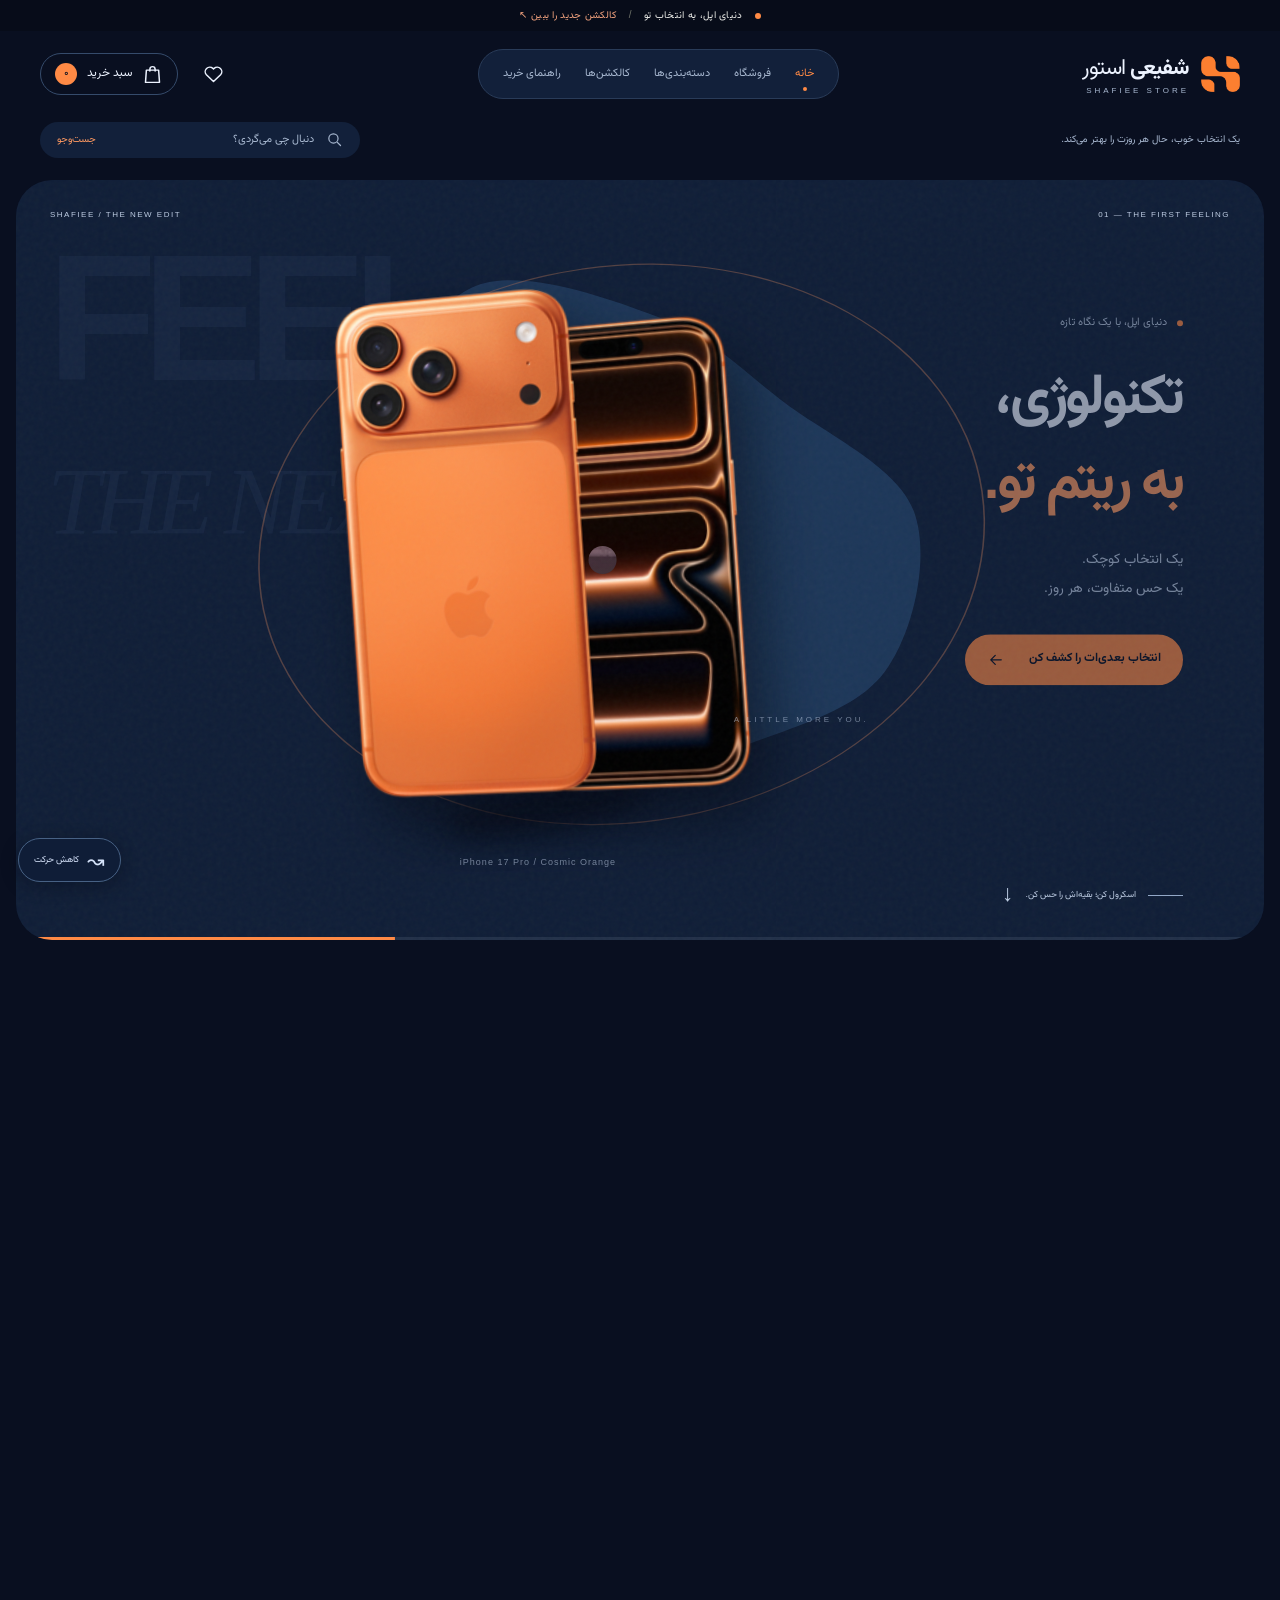
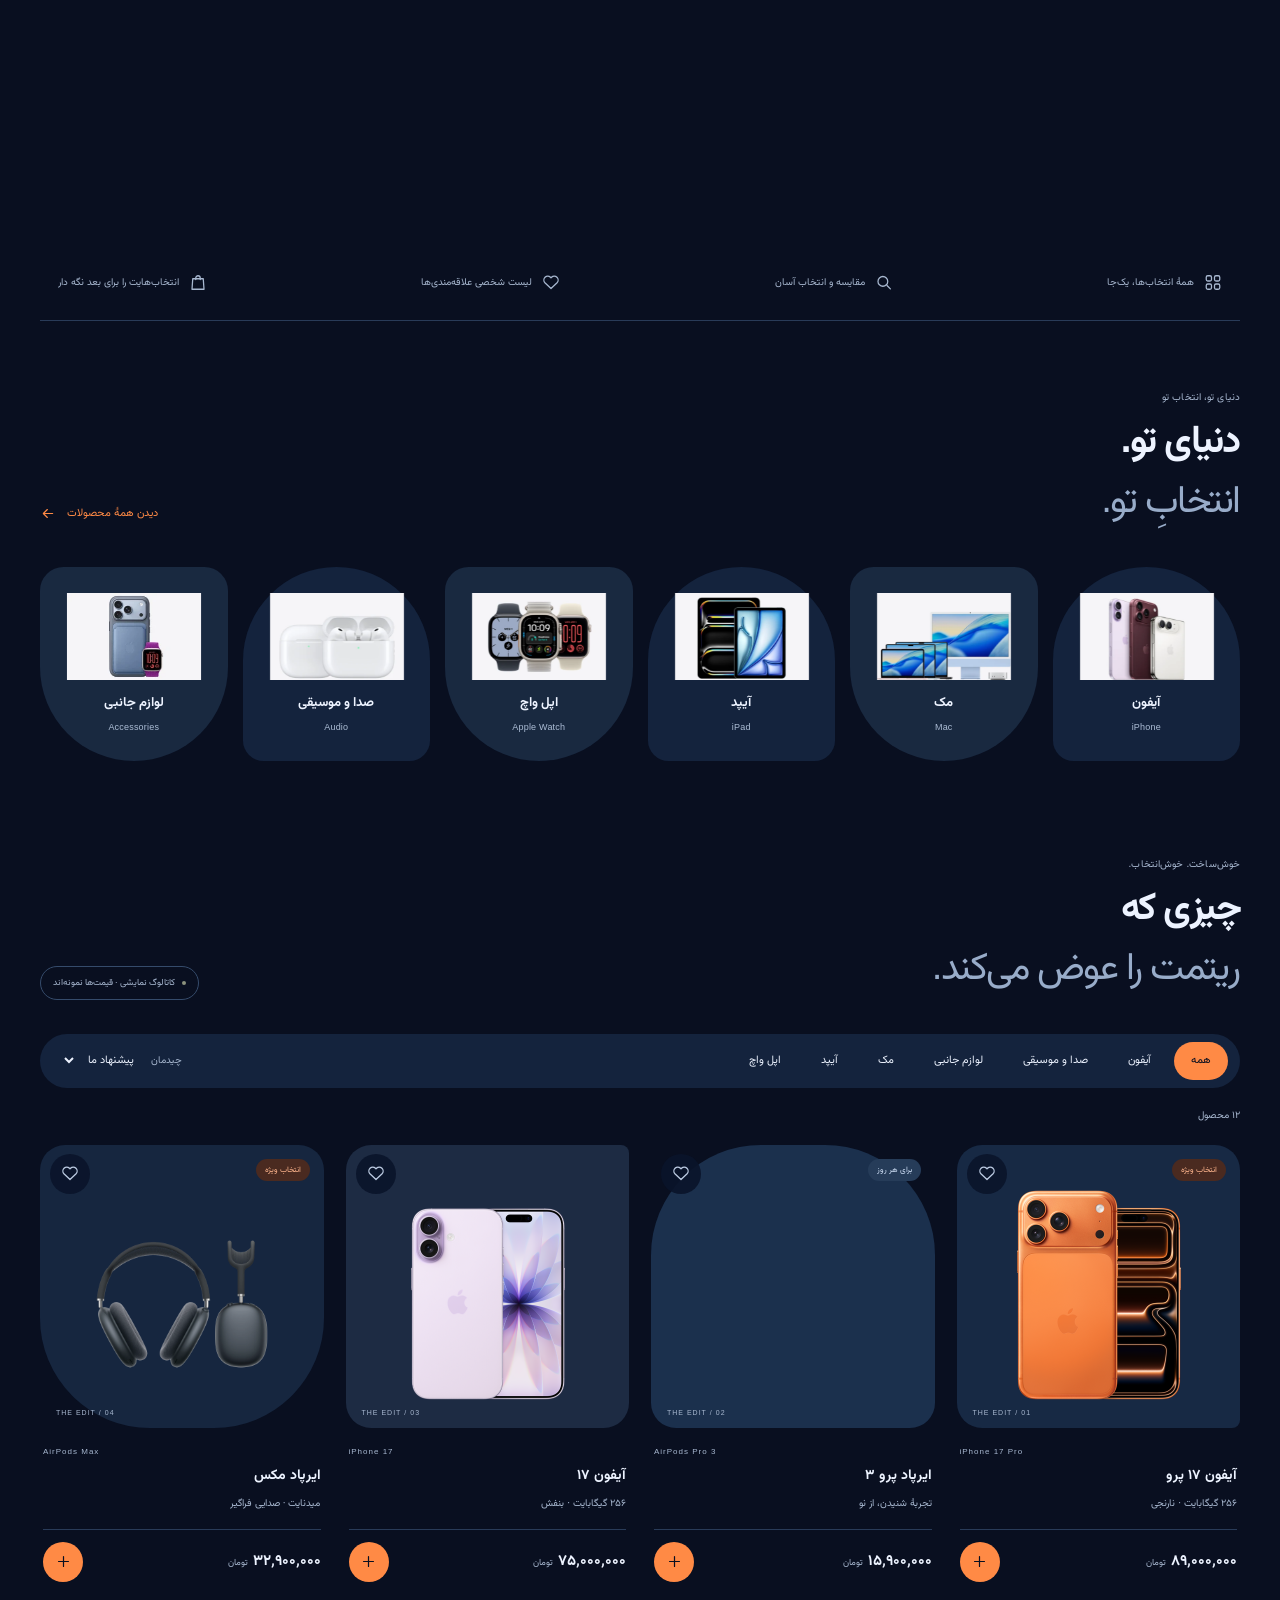
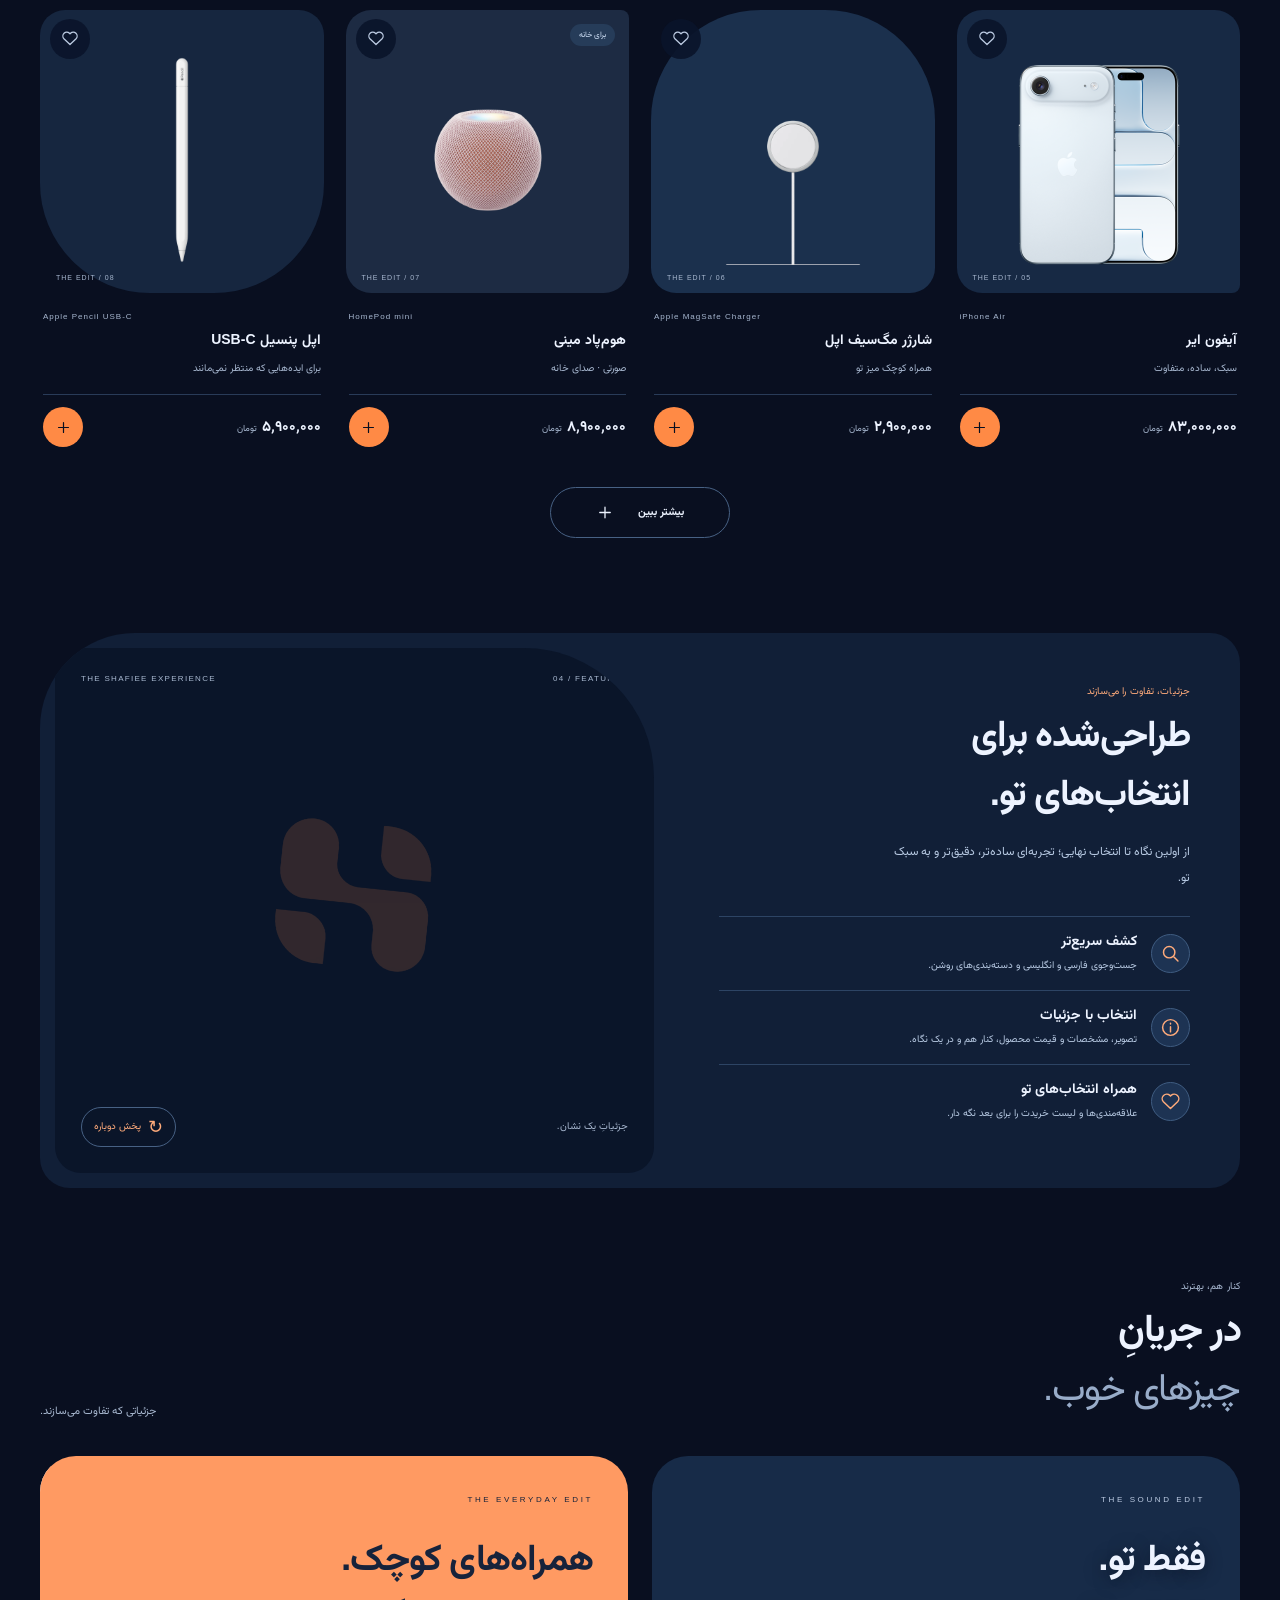
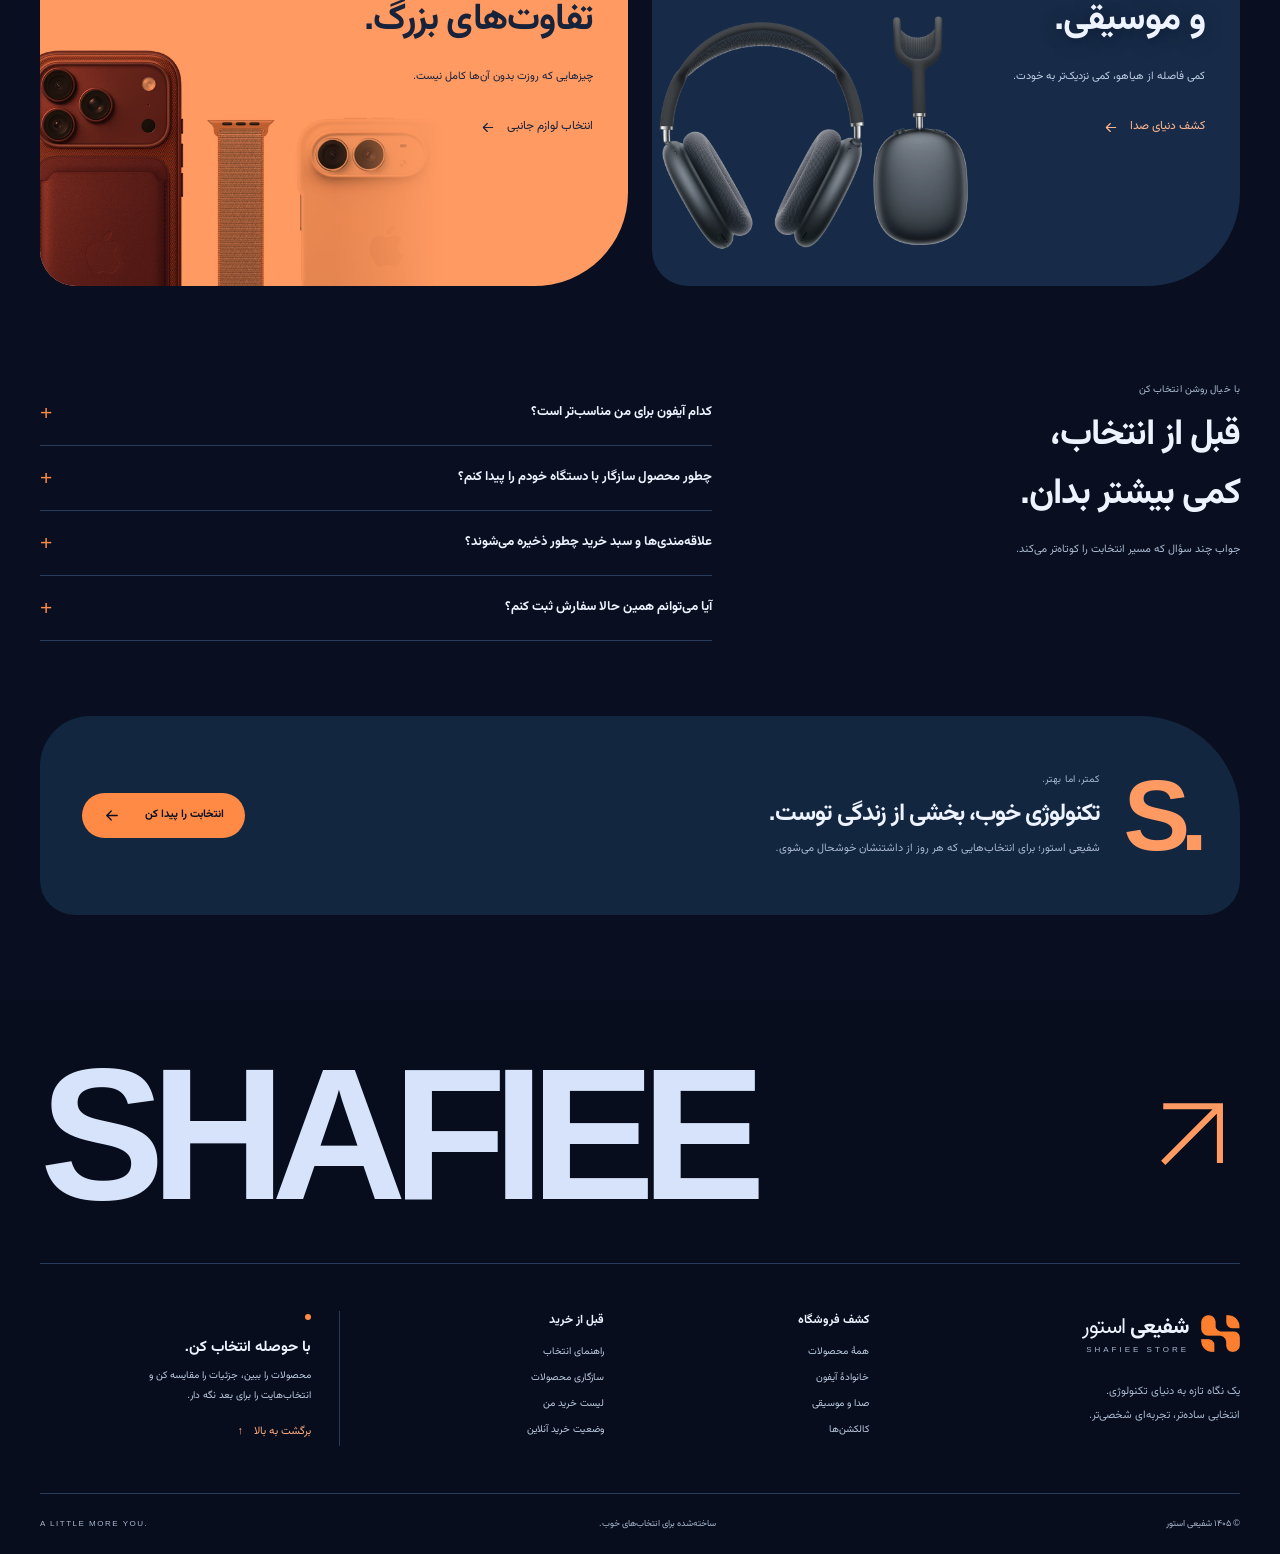
==== commit 7967902d: "Apply a navy and orange dark theme across the storefront" ====
--- a/index.html
+++ b/index.html
@@ -3,7 +3,8 @@
   <head>
     <meta charset="UTF-8" />
     <meta name="viewport" content="width=device-width, initial-scale=1" />
-    <meta name="theme-color" content="#f6f5f2" />
+    <meta name="theme-color" content="#090f20" />
+    <meta name="color-scheme" content="dark" />
     <meta
       name="description"
       content="شفیعی استور؛ کشف و مقایسهٔ آیفون، ایرپاد و لوازم جانبی اپل در یک تجربهٔ ساده و متفاوت."
@@ -647,7 +648,16 @@
         lang="en"
         dir="ltr"
       >
-        SHAFIEE<span>↗</span>
+        SHAFIEE<span
+          ><svg
+            viewBox="0 0 24 24"
+            fill="none"
+            stroke="currentColor"
+            stroke-width="1.5"
+            aria-hidden="true"
+          >
+            <path d="M5 19 19 5M5 5h14v14" /></svg
+        ></span>
       </div>
       <div class="container footer-main">
         <div class="footer-brand">
--- a/assets/css/experience.css
+++ b/assets/css/experience.css
@@ -1,24 +1,27 @@
 /* The motion layer is progressive: the storefront is readable without it. */
 :root {
-  --paper: #f5f2ec;
-  --ink: #23241f;
-  --muted: #5e6655;
-  --line: #deded3;
-  --orange: #f47b3d;
-  --orange-dark: #a8411a;
+  --paper: #090f20;
+  --ink: #edf3ff;
+  --muted: #a8b8d0;
+  --line: #293b58;
+  --orange: #ff8a45;
+  --orange-dark: #ff9a62;
   --radius: 30px;
+  --surface: #14233d;
+  --surface-hover: #243b5b;
+  color-scheme: dark;
 }
 body {
   background: var(--paper);
 }
 ::selection {
-  background: #f6a574;
-  color: #1e201b;
+  background: #ff9a62;
+  color: #090f20;
 }
 .announcement {
   font-size: 10px;
   min-height: 31px;
-  background: #252721;
+  background: #070c19;
   letter-spacing: 0.3px;
 }
 .site-header {
@@ -34,14 +37,15 @@
 }
 .main-nav {
   padding: 2px 24px;
-  border: 1px solid #dcded1;
+  border: 1px solid #293b58;
   border-radius: 100px;
   gap: 24px;
-  background: #efefe7;
+  background: #12203a;
 }
 .main-nav a {
   font-size: 11px;
   padding-block: 12px;
+  border-color: var(--line);
 }
 .nav-home:after {
   bottom: 5px;
@@ -56,7 +60,7 @@
 }
 .search-form {
   border-radius: 100px;
-  background: #eaece1;
+  background: #12203a;
   min-height: 35px;
   padding-inline: 16px;
 }
@@ -66,12 +70,13 @@
 .cart-button {
   border-radius: 100px;
   background: transparent;
-  border-color: #d4d8c7;
+  border-color: #354b6b;
   padding-inline: 14px;
 }
 .cart-count {
   border-radius: 50%;
-  background: var(--ink);
+  background: var(--orange);
+  color: var(--paper);
 }
 .button {
   border-radius: 100px;
@@ -108,8 +113,8 @@
   border-radius: 36px;
   overflow: hidden;
   isolation: isolate;
-  color: #f7f3e9;
-  background: #22251f;
+  color: #edf3ff;
+  background: #101e37;
 }
 .story-grain {
   position: absolute;
@@ -127,7 +132,7 @@
     700 clamp(100px, 14vw, 215px) / 0.86 Arial,
     sans-serif;
   letter-spacing: -0.08em;
-  color: #ede8d60c;
+  color: #9bbdff0c;
   transform: translateY(calc(var(--story-progress) * -100px));
   pointer-events: none;
 }
@@ -154,13 +159,13 @@
   overflow: visible;
 }
 .story-orbit path {
-  fill: #d9d7bc;
+  fill: #244269;
 }
 .story-orbit:after {
   content: "";
   position: absolute;
   inset: 12%;
-  border: 1px solid #e8e7d256;
+  border: 1px solid #ff9a6266;
   border-radius: 50%;
   transform: rotate(-18deg) scaleX(1.4);
 }
@@ -182,7 +187,7 @@
   width: 100%;
   height: 100%;
   object-fit: contain;
-  filter: drop-shadow(12px 25px 25px #16180d65);
+  filter: drop-shadow(12px 25px 25px #02061199);
   transform: rotate(var(--product-turn)) rotateY(var(--product-tilt))
     scale(var(--product-scale));
   will-change: transform;
@@ -194,7 +199,7 @@
   width: 75%;
   height: 9%;
   border-radius: 50%;
-  background: #070a0370;
+  background: #02061199;
   filter: blur(15px);
   transform: rotate(-10deg) scaleX(calc(1 - var(--story-progress) * 0.4));
 }
@@ -208,7 +213,7 @@
     9px Arial,
     sans-serif;
   letter-spacing: 1px;
-  color: #dadcc9;
+  color: #bdcce3;
   opacity: var(--intro-opacity);
 }
 .story-portal {
@@ -216,7 +221,7 @@
   inset: 0;
   z-index: 3;
   clip-path: circle(var(--portal-radius) at 47% 50%);
-  background: #080a08;
+  background: #060c19;
   pointer-events: none;
 }
 .story-portal > video {
@@ -229,8 +234,8 @@
   position: absolute;
   inset: 0;
   background:
-    linear-gradient(270deg, #0c0e0ad9 0%, #0b0e0a87 34%, #0c0e0a09 74%),
-    linear-gradient(0deg, #11160c75, transparent 28%);
+    linear-gradient(270deg, #060d1ce6 0%, #0812259c 34%, #08122509 74%),
+    linear-gradient(0deg, #060d1c99, transparent 28%);
 }
 .story-copy {
   position: absolute;
@@ -247,7 +252,7 @@
   gap: 10px;
   font-size: 11px;
   letter-spacing: 0.1px;
-  color: #d9ddcd;
+  color: #bdcce3;
   margin-bottom: 24px;
 }
 .story-copy h1 {
@@ -256,25 +261,25 @@
   letter-spacing: -2.6px;
 }
 .story-copy h1 span {
-  color: #f69b67;
+  color: #ff9a62;
 }
 .story-copy p,
 .story-finale > p {
-  color: #c1c9b6;
+  color: #bdcce3;
   font-size: 14px;
   line-height: 2.05;
   margin-top: 20px;
 }
 .story-cta {
-  background: #f78c51;
-  color: #26261d;
+  background: #ff8a45;
+  color: #090f20;
   min-height: 51px;
   margin-top: 30px;
   font-size: 12px;
   border: 1px solid transparent;
 }
 .story-cta:hover {
-  background: #ffa976;
+  background: #ffac7c;
 }
 .story-signature {
   display: block;
@@ -283,7 +288,7 @@
     8px Arial,
     sans-serif;
   letter-spacing: 3px;
-  color: #c1c9b6;
+  color: #bdcce3;
 }
 .story-finale {
   position: absolute;
@@ -301,7 +306,7 @@
   letter-spacing: -2.5px;
 }
 .story-finale .story-eyebrow {
-  color: #f4b18b;
+  color: #ffb68e;
   margin-bottom: 18px;
 }
 .story-stage.is-portal .story-finale {
@@ -325,7 +330,7 @@
     8px Arial,
     sans-serif;
   letter-spacing: 1.5px;
-  color: #c2c9b7;
+  color: #bdcce3;
 }
 .story-scroll {
   position: absolute;
@@ -336,7 +341,7 @@
   align-items: center;
   gap: 12px;
   font-size: 9px;
-  color: #d4dcca;
+  color: #bdcce3;
 }
 .story-scroll > span:last-child {
   font-size: 23px;
@@ -345,7 +350,7 @@
 .story-scroll-line {
   width: 35px;
   height: 1px;
-  background: #a7b595;
+  background: #92a8c7;
 }
 .story-timeline {
   position: absolute;
@@ -354,7 +359,7 @@
   right: 0;
   left: 0;
   height: 3px;
-  background: #d6ddc014;
+  background: #bdcce31a;
   direction: ltr;
 }
 .story-timeline span {
@@ -362,11 +367,11 @@
   transform: scaleX(0);
   transform-origin: left center;
   height: 100%;
-  background: #f78c51;
+  background: #ff8a45;
 }
 .experience-strip {
   padding-block: 27px;
-  color: #626c51;
+  color: #a8b8d0;
   font-size: 10px;
 }
 .categories-section {
@@ -386,7 +391,7 @@
   letter-spacing: -1.5px;
 }
 .section-heading h2 span {
-  color: #767d68;
+  color: #98acc9;
   font-weight: 400;
 }
 .section-heading > .text-link {
@@ -398,7 +403,7 @@
 }
 .category-card {
   position: relative;
-  background: #e7e8dd;
+  background: #14233d;
   border: 0;
   border-radius: 100px 100px 22px 22px;
   min-height: 194px;
@@ -410,7 +415,7 @@
 }
 .category-card:nth-child(even) {
   border-radius: 25px 25px 100px 100px;
-  background: #ece5db;
+  background: #192940;
 }
 .category-card:before {
   content: "↗";
@@ -425,12 +430,12 @@
   border-radius: 50%;
   display: grid;
   place-items: center;
-  color: #4e5d3e;
+  color: #ff9a62;
   opacity: 0;
   transition: opacity 0.2s;
 }
 .category-card:hover {
-  background: #dde1cc;
+  background: #203653;
   border-radius: 42px;
   transform: translateY(-5px);
 }
@@ -448,7 +453,7 @@
 }
 .category-card small {
   font-size: 9px;
-  color: #58654b;
+  color: #adbed6;
 }
 .products-section {
   padding-top: 95px;
@@ -459,16 +464,16 @@
 .catalog-note {
   font-size: 9px;
   line-height: 1.8;
-  border: 1px solid #d6dacb;
+  border: 1px solid #354b6b;
   padding: 8px 12px;
   border-radius: 100px;
-  color: #5e6852;
+  color: #a8b8d0;
 }
 .catalog-toolbar {
   border: 0;
   border-radius: 100px;
   padding: 8px 12px;
-  background: #e9ebdf;
+  background: #14233d;
   align-items: center;
 }
 .filter-tabs button {
@@ -477,13 +482,14 @@
   font-size: 11px;
 }
 .filter-tabs button[aria-pressed="true"] {
-  background: #293321;
+  background: #ff8a45;
+  color: var(--paper);
 }
 .filter-tabs button:hover {
-  background: #d7ddc9;
+  background: #243b5b;
 }
 .filter-tabs button[aria-pressed="true"]:hover {
-  background: #35412b;
+  background: #ffac7c;
 }
 .sort-label {
   padding-inline: 10px;
@@ -508,7 +514,7 @@
   aspect-ratio: 1;
   overflow: visible;
   padding: 45px 30px 29px;
-  background: #e9e8df;
+  background: #172944;
   border-radius: 25px 25px 8px 25px;
   transition:
     border-radius 0.45s,
@@ -516,19 +522,19 @@
 }
 .product-card:nth-child(4n + 2) .product-visual {
   border-radius: 110px 110px 25px 25px;
-  background: #e4e7dc;
+  background: #1b304d;
 }
 .product-card:nth-child(4n + 3) .product-visual {
-  background: #eae2d9;
+  background: #1d2b43;
   border-radius: 25px 8px 25px 25px;
 }
 .product-card:nth-child(4n + 4) .product-visual {
-  background: #e6e7df;
+  background: #16263f;
   border-radius: 25px 25px 110px 110px;
 }
 .product-card:hover .product-visual {
   border-radius: 48px;
-  background: #dde1cd;
+  background: #243b5b;
 }
 .product-visual:before {
   content: "";
@@ -537,7 +543,7 @@
   border-radius: inherit;
   background: radial-gradient(
     circle at var(--pointer-x, 50%) var(--pointer-y, 40%),
-    #fff9,
+    #8ab6ff20,
     transparent 65%
   );
   pointer-events: none;
@@ -553,7 +559,7 @@
   outline-offset: 0 !important;
 }
 .product-image-button img {
-  mix-blend-mode: multiply;
+  mix-blend-mode: normal;
   transform: perspective(850px) rotateX(var(--tilt-x, 0deg))
     rotateY(var(--tilt-y, 0deg));
   transition: transform 0.25s ease-out;
@@ -567,25 +573,25 @@
   top: 14px;
   right: 14px;
   z-index: 2;
-  background: #f2f4e7;
-  color: #536241;
+  background: #263c59;
+  color: #d0e0f7;
   border-radius: 100px;
   font-size: 8px;
   padding: 4px 9px;
 }
 .product-badge.orange {
-  background: #ffeddf;
-  color: #9c3f17;
+  background: #4a2a20;
+  color: #ffb68e;
 }
 .wishlist-button {
   z-index: 3;
-  background: #f6f5edb8;
+  background: #0a142be6;
   left: 10px;
   top: 9px;
   border-radius: 50%;
 }
 .wishlist-button:hover {
-  background: #fff;
+  background: var(--surface-hover);
 }
 .product-index {
   position: absolute;
@@ -595,7 +601,7 @@
     7px Arial,
     sans-serif;
   letter-spacing: 1px;
-  color: #5e6854;
+  color: #a8b8d0;
   z-index: 2;
   pointer-events: none;
 }
@@ -605,7 +611,7 @@
 .product-overline {
   font-size: 8px;
   letter-spacing: 1px;
-  color: #646e56;
+  color: #a8b8d0;
   margin-bottom: 7px;
 }
 .product-name {
@@ -614,10 +620,10 @@
 .product-subtitle {
   font-size: 10px;
   margin-top: 4px;
-  color: #656f58;
+  color: #a8b8d0;
 }
 .product-footer {
-  border-color: #d7dbcc;
+  border-color: #293b58;
   padding-top: 12px;
   margin-top: 16px;
 }
@@ -631,16 +637,16 @@
   width: 40px;
   height: 40px;
   border-radius: 50%;
-  background: #e2e7d5;
-  color: #344827;
+  background: #ff8a45;
+  color: #090f20;
   transition:
     background 0.2s,
     transform 0.2s;
 }
 .add-button:hover {
   transform: rotate(90deg);
-  background: #293b20;
-  color: #fff;
+  background: #ffac7c;
+  color: var(--paper);
 }
 .load-more-wrap {
   margin-top: 40px;
@@ -653,8 +659,8 @@
   padding-top: 95px;
 }
 .features-panel {
-  background: #252d23;
-  color: #f4f3e8;
+  background: #111f37;
+  color: #edf3ff;
   border: 0;
   border-radius: calc(35px + var(--scene-progress, 0.5) * 60px) 30px 30px 30px;
 }
@@ -662,34 +668,34 @@
   padding: 50px;
 }
 .features-copy .kicker {
-  color: #b8c5aa;
+  color: #ffab7b;
 }
 .features-copy h2 {
   font-size: 37px;
 }
 .features-intro {
-  color: #c0cab5;
+  color: #b7c9e2;
   line-height: 2.1;
 }
 .features-list li {
-  border-color: #53634a;
+  border-color: #2d4464;
 }
 .features-list h3 {
   font-size: 14px;
 }
 .features-list p {
-  color: #c0cab5;
+  color: #b7c9e2;
 }
 .feature-icon {
-  background: #36432c;
-  border-color: #647451;
-  color: #d4e3c1;
+  background: #1d3353;
+  border-color: #3f5c81;
+  color: #ffab7b;
   border-radius: 50%;
 }
 .features-art {
   position: relative;
-  background: #dfe5d0;
-  color: #293d22;
+  background: #0a1529;
+  color: #edf3ff;
   margin: 15px;
   border-radius: 26px calc(30px + var(--scene-progress, 0.5) * 100px) 26px 26px;
   padding: 26px;
@@ -697,23 +703,23 @@
 }
 .features-art-heading,
 .features-art-footer {
-  color: #4d5c3f;
+  color: #a8b8d0;
 }
 .features-art shafiee-logo-motion {
-  --logo-color: #ec7236;
-  --motion-ink: #344a28;
+  --logo-color: #ff8a45;
+  --motion-ink: #bdcce3;
   --motion-height: 340px;
   --logo-width: 160px;
   transform: rotate(calc((var(--scene-progress, 0.5) - 0.5) * 12deg));
   transition: transform 0.1s linear;
 }
 .features-art-footer button {
-  color: #304626;
-  border-color: #8d9d79;
+  color: #ffab7b;
+  border-color: #476184;
   border-radius: 100px;
 }
 .features-art-footer button:hover {
-  background: #cad6b7;
+  background: #1d3353;
 }
 .collections-section {
   padding-top: 90px;
@@ -750,7 +756,7 @@
   margin-top: 5px;
 }
 .audio-collection {
-  background: #dbe4cf;
+  background: #172b48;
 }
 .audio-collection > img {
   width: 65%;
@@ -762,7 +768,7 @@
   transition: transform 0.12s linear;
 }
 .accessories-collection {
-  background: #edcbb5;
+  background: #ff9a62;
 }
 .accessories-collection > img {
   width: 73%;
@@ -787,7 +793,7 @@
 }
 .brand-statement {
   padding: 42px;
-  background: #e0e7d3;
+  background: #132640;
   border-radius: calc(35px + var(--scene-progress, 0.5) * 20px) 100px 35px 35px;
   margin-bottom: 85px;
 }
@@ -795,32 +801,37 @@
   font-size: 24px;
 }
 .brand-statement-mark {
-  color: #6f8056;
+  color: #ff9a62;
   font-size: 100px;
 }
 .site-footer {
   border: 0;
-  background: #282e24;
-  color: #eef1e2;
+  background: #070d1c;
+  color: #edf3ff;
   overflow: hidden;
 }
 .footer-wordmark {
   display: flex;
   align-items: center;
   justify-content: space-between;
-  border-bottom: 1px solid #566044;
+  border-bottom: 1px solid #293b58;
   font:
     700 clamp(75px, 14.6vw, 225px) / 1.18 Arial,
     sans-serif;
   letter-spacing: -0.075em;
   padding-block: 25px 18px;
-  color: #d8e5bd;
+  color: #d6e3fa;
 }
 .footer-wordmark > span {
   font-size: 0.52em;
   line-height: 1;
-  color: #f4a16e;
+  color: #ff9a62;
   letter-spacing: -0.07em;
+}
+.footer-wordmark svg {
+  display: block;
+  width: 1em;
+  height: 1em;
 }
 .footer-main {
   padding-block: 47px;
@@ -828,26 +839,26 @@
 }
 .footer-brand .brand small,
 .footer-brand p {
-  color: #b6c2a7;
+  color: #a8b8d0;
 }
 .footer-column a,
 .footer-column button,
 .footer-note p {
-  color: #c0cbb2;
+  color: #bdcce3;
 }
 .footer-column a:hover,
 .footer-column button:hover {
-  color: #ffb78b;
+  color: #ffb68e;
 }
 .footer-note {
-  border-color: #566044;
+  border-color: #293b58;
 }
 .footer-note .text-link {
-  color: #d5e4c0;
+  color: #ffab7b;
 }
 .footer-bottom {
-  border-color: #566044;
-  color: #b7c4a7;
+  border-color: #293b58;
+  color: #a8b8d0;
   padding-block: 22px;
 }
 .motion-toggle {
@@ -859,17 +870,17 @@
   align-items: center;
   gap: 8px;
   min-height: 44px;
-  border: 1px solid #768267;
+  border: 1px solid #476184;
   border-radius: 100px;
   padding: 9px 15px;
-  background: #f4f4ebec;
+  background: #101e37ed;
   backdrop-filter: blur(10px);
-  color: #36462b;
+  color: #d6e3fa;
   font-size: 9px;
-  box-shadow: 0 4px 18px #1f2d1110;
+  box-shadow: 0 4px 18px #02061150;
 }
 .motion-toggle:hover {
-  background: #e1e9d4;
+  background: #203653;
 }
 .motion-toggle-mark {
   font:
@@ -894,24 +905,114 @@
   border-radius: 28px 0 0 28px;
 }
 .detail-visual {
-  background: #e9ebdf;
+  background: #14233d;
 }
 .detail-visual img {
-  mix-blend-mode: multiply;
+  mix-blend-mode: normal;
 }
 .detail-close {
-  background: #dce4cf;
+  background: #243b5b;
 }
 .detail-info .detail-note {
-  color: #5e6854;
+  color: #a8b8d0;
 }
 .product-dialog {
   border-radius: 30px;
 }
 .toast {
   border-radius: 100px;
-  background: #2f4226;
+  background: #1c3353;
   bottom: 22px;
+}
+/* Shared controls and secondary states follow the same dark palette. */
+.main-nav a,
+.search-form .icon,
+input::placeholder,
+.experience-strip .icon,
+.price small,
+.faq-list details p,
+.detail-specs {
+  color: var(--muted);
+}
+.main-nav a:hover,
+.main-nav .nav-home,
+.text-link,
+.faq-list summary span,
+.empty-state > .icon {
+  color: var(--orange);
+}
+.search-form:focus-within {
+  border-color: var(--orange);
+}
+.icon-button:hover,
+.quantity-control,
+.cart-disclaimer,
+.empty-state {
+  background: var(--surface);
+}
+.button-primary,
+.button-dark,
+.skip-link,
+.tiny-count {
+  background: var(--orange);
+  color: var(--paper);
+}
+.button-primary:hover,
+.button-dark:hover {
+  background: #ffac7c;
+}
+.button-outline {
+  border-color: #476184;
+}
+.button-outline:hover {
+  background: var(--surface-hover);
+}
+.wishlist-button {
+  color: #bdcce3;
+}
+.wishlist-button[aria-pressed="true"],
+.remove-button {
+  color: var(--orange-dark);
+}
+.category-card img,
+.collection-card > img {
+  mix-blend-mode: normal;
+}
+.collection-label,
+.accessories-collection .collection-label,
+.collection-copy p,
+.accessories-collection .collection-copy p {
+  color: #bdcce3;
+}
+.collection-copy .text-link {
+  color: #ffb68e;
+}
+.collection-copy h3 {
+  text-shadow: 0 2px 16px #070d1c80;
+}
+.accessories-collection > img {
+  mix-blend-mode: multiply;
+}
+.accessories-collection .collection-copy h3,
+.accessories-collection .collection-label,
+.accessories-collection .collection-copy p,
+.accessories-collection .collection-copy .text-link {
+  color: #17233b;
+  text-shadow: none;
+}
+.cart-item > img {
+  background: var(--surface);
+}
+.quantity-control,
+.toast {
+  border-color: #476184;
+}
+.notice {
+  background: #302526;
+  color: #ffcfb3;
+}
+dialog::backdrop {
+  background: #020714b8;
 }
 @media (min-width: 1650px) {
   .story-copy {
@@ -1158,7 +1259,7 @@
     border-right: 0;
     border-left: 0;
     padding: 12px 24px 20px;
-    background: #f5f3eb;
+    background: #101e37;
   }
   .main-nav a {
     font-size: 13px;
@@ -1281,9 +1382,9 @@
   .story-portal-shade {
     background: linear-gradient(
       180deg,
-      #10150cba 0%,
-      #11190d66 30%,
-      #141b1007 75%
+      #060d1cd9 0%,
+      #08122588 30%,
+      #08122507 75%
     );
   }
   .story-finale {
